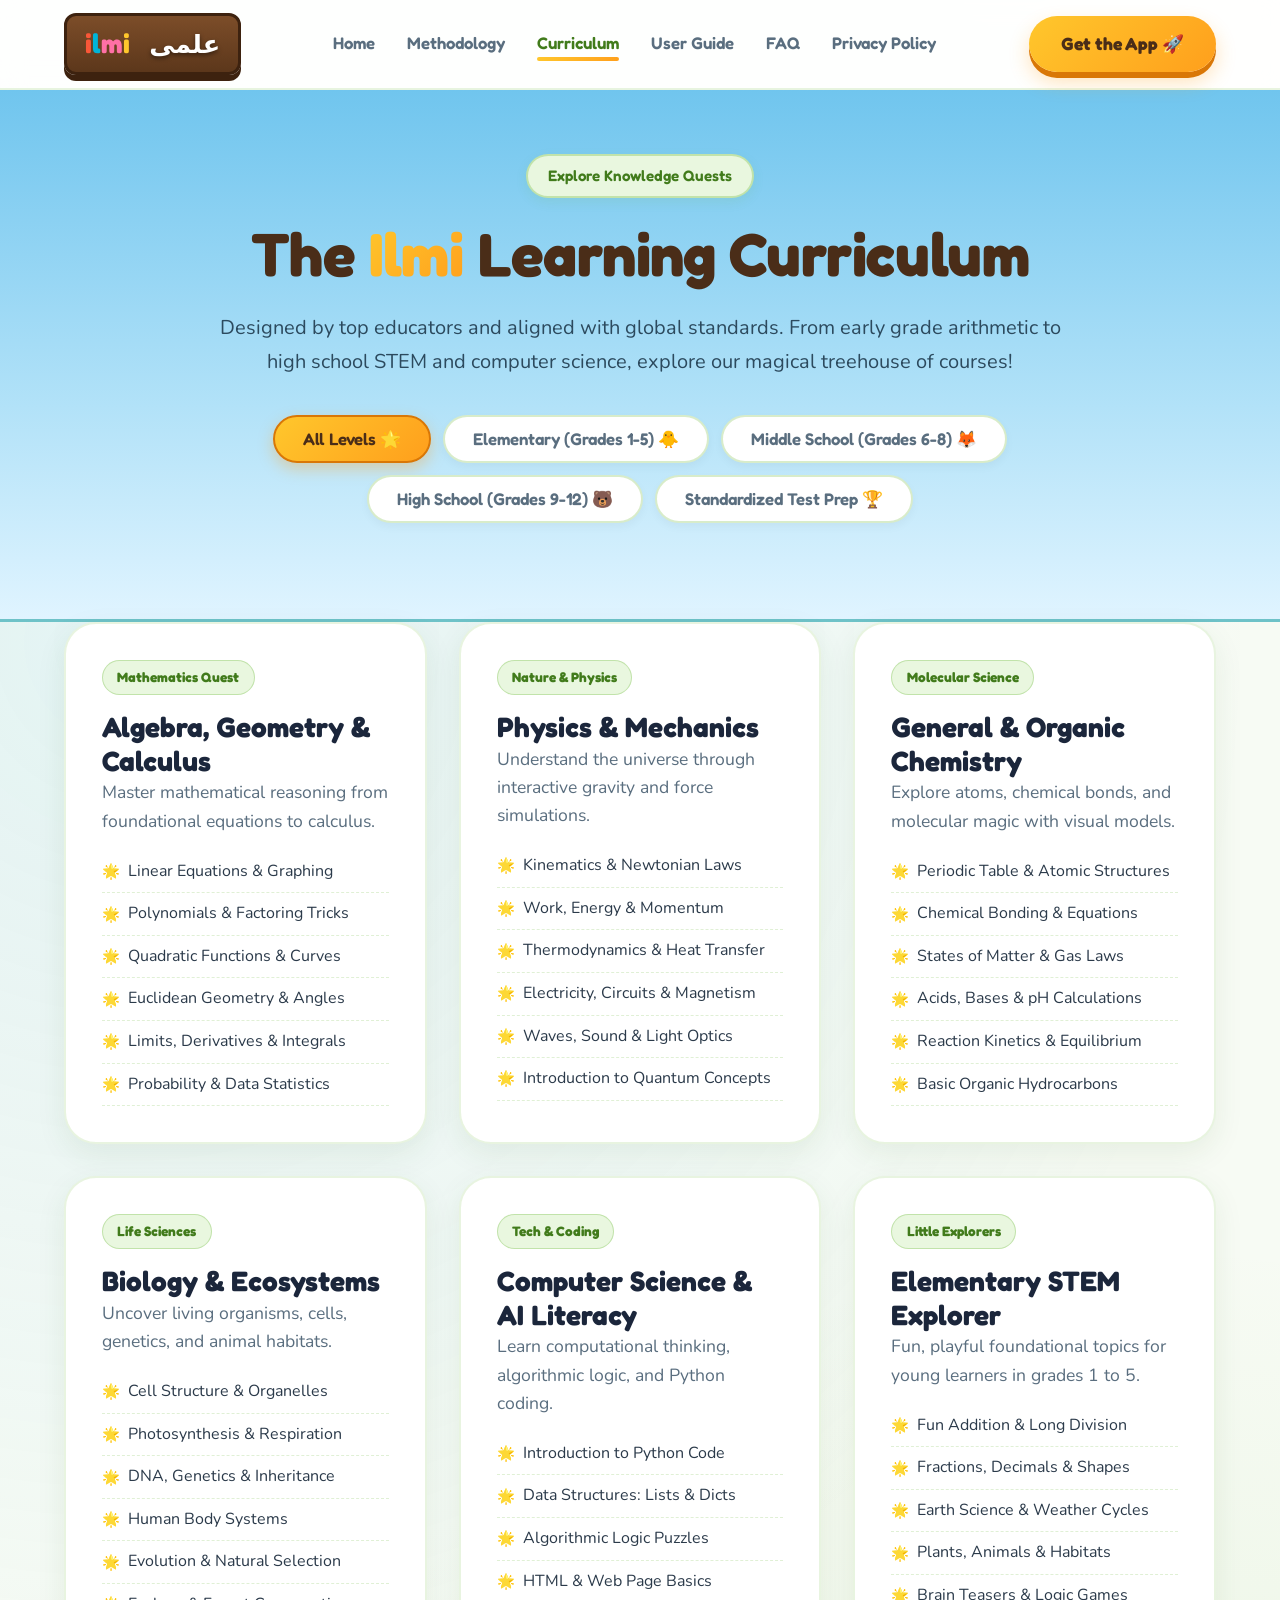
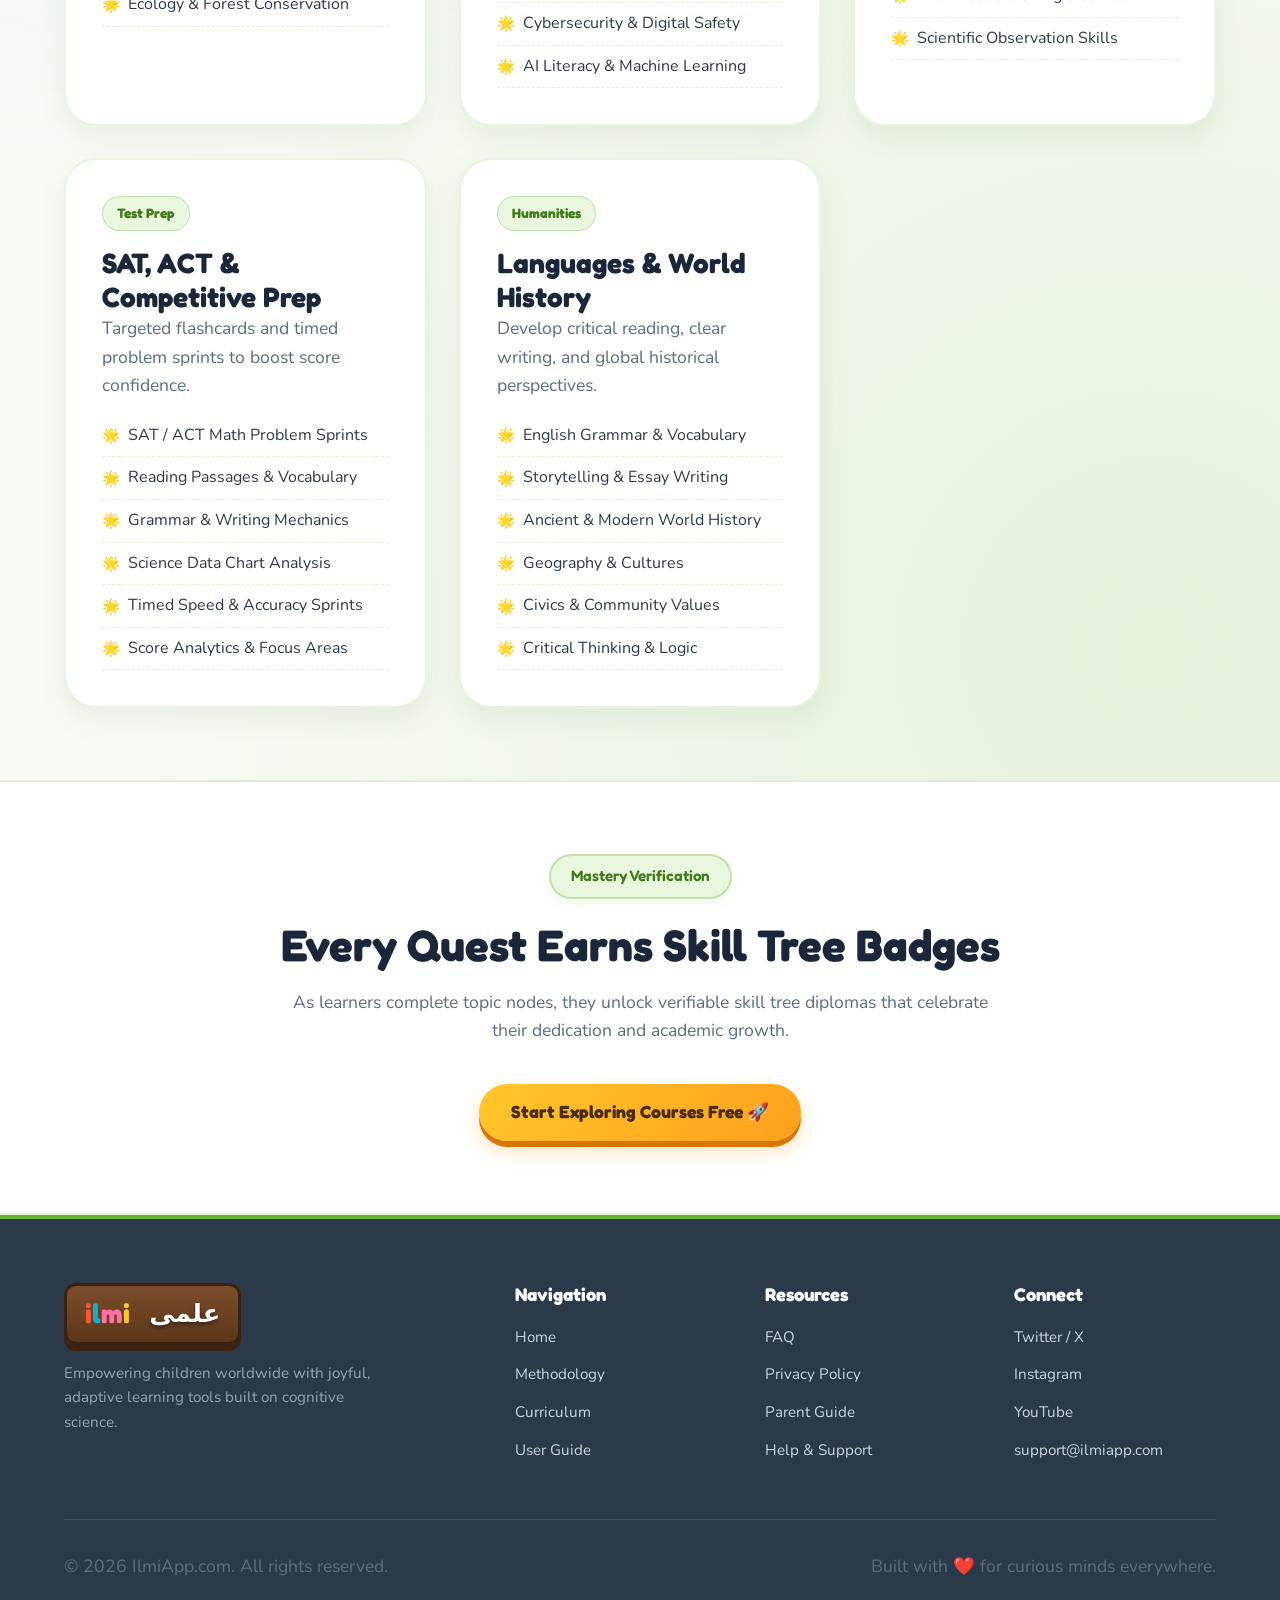
==== curriculum.html @ 889a964c "theme update" ====
<!DOCTYPE html>
<html lang="en">
<head>
  <meta charset="UTF-8">
  <meta name="viewport" content="width=device-width, initial-scale=1.0">
  <meta name="description" content="Explore Ilmi's comprehensive curriculum covering K-12 Mathematics, STEM Sciences, Computer Science, and Standardized Exam Preparation.">
  <title>Course Curriculum | Ilmi</title>
  
  <link rel="stylesheet" href="css/styles.css">
  <link rel="icon" type="image/svg+xml" href="data:image/svg+xml,<svg xmlns='http://www.w3.org/2000/svg' viewBox='0 0 100 100'><text y='.9em' font-size='90'>🌳</text></svg>">
</head>
<body>

  <!-- NAVIGATION HEADER -->
  <header class="header">
    <div class="container nav-container">
      <a href="index.html" class="logo-wood" aria-label="Ilmi Home">
        <div class="logo-text-english">
          <span class="logo-i1">i</span><span class="logo-l">l</span><span class="logo-m">m</span><span class="logo-i2">i</span>
        </div>
        <div class="logo-text-urdu">علمی</div>
      </a>

      <nav>
        <ul class="nav-links" id="navLinks">
          <li><a href="index.html">Home</a></li>
          <li><a href="methodology.html">Methodology</a></li>
          <li><a href="curriculum.html" class="active">Curriculum</a></li>
          <li><a href="user-guide.html">User Guide</a></li>
          <li><a href="faq.html">FAQ</a></li>
          <li><a href="privacy-policy.html">Privacy Policy</a></li>
        </ul>
      </nav>

      <div class="nav-actions">
        <a href="index.html#download" class="btn btn-primary">Get the App 🚀</a>
        <button class="mobile-toggle" id="mobileToggle" aria-label="Toggle Navigation">☰</button>
      </div>
    </div>
  </header>

  <!-- HERO SECTION -->
  <section class="hero-section">
    <div class="container">
      <div class="hero-content">
        <div class="badge">Explore Knowledge Quests</div>
        <h1 class="hero-title">The <span class="text-gradient">Ilmi</span> Learning Curriculum</h1>
        <p class="hero-subtitle">
          Designed by top educators and aligned with global standards. From early grade arithmetic to high school STEM and computer science, explore our magical treehouse of courses!
        </p>

        <!-- FILTER TABS -->
        <div class="filter-tabs">
          <button class="tab-btn active" data-filter="all">All Levels 🌟</button>
          <button class="tab-btn" data-filter="elementary">Elementary (Grades 1-5) 🐥</button>
          <button class="tab-btn" data-filter="middle">Middle School (Grades 6-8) 🦊</button>
          <button class="tab-btn" data-filter="high">High School (Grades 9-12) 🐻</button>
          <button class="tab-btn" data-filter="prep">Standardized Test Prep 🏆</button>
        </div>
      </div>
    </div>
  </section>

  <!-- CURRICULUM GRID SECTION -->
  <section class="section-padding" style="padding-top: 0;">
    <div class="container">
      <div class="grid-3" id="curriculumGrid">

        <!-- 1. MATHEMATICS -->
        <div class="glass-card curriculum-card" data-category="middle high">
          <div class="subject-badge">Mathematics Quest</div>
          <h3>Algebra, Geometry & Calculus</h3>
          <p>Master mathematical reasoning from foundational equations to calculus.</p>
          <ul class="topic-list">
            <li>Linear Equations & Graphing</li>
            <li>Polynomials & Factoring Tricks</li>
            <li>Quadratic Functions & Curves</li>
            <li>Euclidean Geometry & Angles</li>
            <li>Limits, Derivatives & Integrals</li>
            <li>Probability & Data Statistics</li>
          </ul>
        </div>

        <!-- 2. PHYSICS -->
        <div class="glass-card curriculum-card" data-category="high prep">
          <div class="subject-badge">Nature & Physics</div>
          <h3>Physics & Mechanics</h3>
          <p>Understand the universe through interactive gravity and force simulations.</p>
          <ul class="topic-list">
            <li>Kinematics & Newtonian Laws</li>
            <li>Work, Energy & Momentum</li>
            <li>Thermodynamics & Heat Transfer</li>
            <li>Electricity, Circuits & Magnetism</li>
            <li>Waves, Sound & Light Optics</li>
            <li>Introduction to Quantum Concepts</li>
          </ul>
        </div>

        <!-- 3. CHEMISTRY -->
        <div class="glass-card curriculum-card" data-category="middle high">
          <div class="subject-badge">Molecular Science</div>
          <h3>General & Organic Chemistry</h3>
          <p>Explore atoms, chemical bonds, and molecular magic with visual models.</p>
          <ul class="topic-list">
            <li>Periodic Table & Atomic Structures</li>
            <li>Chemical Bonding & Equations</li>
            <li>States of Matter & Gas Laws</li>
            <li>Acids, Bases & pH Calculations</li>
            <li>Reaction Kinetics & Equilibrium</li>
            <li>Basic Organic Hydrocarbons</li>
          </ul>
        </div>

        <!-- 4. BIOLOGY -->
        <div class="glass-card curriculum-card" data-category="elementary middle high">
          <div class="subject-badge">Life Sciences</div>
          <h3>Biology & Ecosystems</h3>
          <p>Uncover living organisms, cells, genetics, and animal habitats.</p>
          <ul class="topic-list">
            <li>Cell Structure & Organelles</li>
            <li>Photosynthesis & Respiration</li>
            <li>DNA, Genetics & Inheritance</li>
            <li>Human Body Systems</li>
            <li>Evolution & Natural Selection</li>
            <li>Ecology & Forest Conservation</li>
          </ul>
        </div>

        <!-- 5. COMPUTER SCIENCE & AI -->
        <div class="glass-card curriculum-card" data-category="middle high prep">
          <div class="subject-badge">Tech & Coding</div>
          <h3>Computer Science & AI Literacy</h3>
          <p>Learn computational thinking, algorithmic logic, and Python coding.</p>
          <ul class="topic-list">
            <li>Introduction to Python Code</li>
            <li>Data Structures: Lists & Dicts</li>
            <li>Algorithmic Logic Puzzles</li>
            <li>HTML & Web Page Basics</li>
            <li>Cybersecurity & Digital Safety</li>
            <li>AI Literacy & Machine Learning</li>
          </ul>
        </div>

        <!-- 6. ELEMENTARY STEM FOUNDATIONS -->
        <div class="glass-card curriculum-card" data-category="elementary">
          <div class="subject-badge">Little Explorers</div>
          <h3>Elementary STEM Explorer</h3>
          <p>Fun, playful foundational topics for young learners in grades 1 to 5.</p>
          <ul class="topic-list">
            <li>Fun Addition & Long Division</li>
            <li>Fractions, Decimals & Shapes</li>
            <li>Earth Science & Weather Cycles</li>
            <li>Plants, Animals & Habitats</li>
            <li>Brain Teasers & Logic Games</li>
            <li>Scientific Observation Skills</li>
          </ul>
        </div>

        <!-- 7. STANDARDIZED EXAM PREP -->
        <div class="glass-card curriculum-card" data-category="prep high">
          <div class="subject-badge">Test Prep</div>
          <h3>SAT, ACT & Competitive Prep</h3>
          <p>Targeted flashcards and timed problem sprints to boost score confidence.</p>
          <ul class="topic-list">
            <li>SAT / ACT Math Problem Sprints</li>
            <li>Reading Passages & Vocabulary</li>
            <li>Grammar & Writing Mechanics</li>
            <li>Science Data Chart Analysis</li>
            <li>Timed Speed & Accuracy Sprints</li>
            <li>Score Analytics & Focus Areas</li>
          </ul>
        </div>

        <!-- 8. LANGUAGES & HUMANITIES -->
        <div class="glass-card curriculum-card" data-category="elementary middle high">
          <div class="subject-badge">Humanities</div>
          <h3>Languages & World History</h3>
          <p>Develop critical reading, clear writing, and global historical perspectives.</p>
          <ul class="topic-list">
            <li>English Grammar & Vocabulary</li>
            <li>Storytelling & Essay Writing</li>
            <li>Ancient & Modern World History</li>
            <li>Geography & Cultures</li>
            <li>Civics & Community Values</li>
            <li>Critical Thinking & Logic</li>
          </ul>
        </div>

      </div>
    </div>
  </section>

  <!-- LEARNING OUTCOMES BANNER -->
  <section class="section-padding" style="background: #ffffff; border-top: 2px solid rgba(101, 179, 46, 0.2); border-bottom: 2px solid rgba(101, 179, 46, 0.2);">
    <div class="container" style="text-align: center;">
      <div class="badge">Mastery Verification</div>
      <h2>Every Quest Earns Skill Tree Badges</h2>
      <p style="max-width: 700px; margin: 1rem auto 2.5rem auto;">
        As learners complete topic nodes, they unlock verifiable skill tree diplomas that celebrate their dedication and academic growth.
      </p>
      <a href="index.html#download" class="btn btn-primary">Start Exploring Courses Free 🚀</a>
    </div>
  </section>

  <!-- FOOTER -->
  <footer class="footer">
    <div class="container">
      <div class="footer-grid">
        <div class="footer-brand">
          <a href="index.html" class="logo-wood">
            <div class="logo-text-english">
              <span class="logo-i1">i</span><span class="logo-l">l</span><span class="logo-m">m</span><span class="logo-i2">i</span>
            </div>
            <div class="logo-text-urdu">علمی</div>
          </a>
          <p>Empowering children worldwide with joyful, adaptive learning tools built on cognitive science.</p>
        </div>

        <div class="footer-col">
          <h4>Navigation</h4>
          <ul>
            <li><a href="index.html">Home</a></li>
            <li><a href="methodology.html">Methodology</a></li>
            <li><a href="curriculum.html">Curriculum</a></li>
            <li><a href="user-guide.html">User Guide</a></li>
          </ul>
        </div>

        <div class="footer-col">
          <h4>Resources</h4>
          <ul>
            <li><a href="faq.html">FAQ</a></li>
            <li><a href="privacy-policy.html">Privacy Policy</a></li>
            <li><a href="user-guide.html#parent-guide">Parent Guide</a></li>
            <li><a href="user-guide.html#troubleshooting">Help & Support</a></li>
          </ul>
        </div>

        <div class="footer-col">
          <h4>Connect</h4>
          <ul>
            <li><a href="#">Twitter / X</a></li>
            <li><a href="#">Instagram</a></li>
            <li><a href="#">YouTube</a></li>
            <li><a href="mailto:support@ilmiapp.com">support@ilmiapp.com</a></li>
          </ul>
        </div>
      </div>

      <div class="footer-bottom">
        <p>&copy; 2026 IlmiApp.com. All rights reserved.</p>
        <p>Built with ❤️ for curious minds everywhere.</p>
      </div>
    </div>
  </footer>

  <script src="js/main.js"></script>
</body>
</html>
---- css/styles.css ----
/* ==========================================================================
   ILMIAPP.COM - VIBRANT NATURE & KIDS ADVENTURE DESIGN SYSTEM
   Inspired directly by the official Ilmi App Splash Screen
   ========================================================================== */

@import url('https://fonts.googleapis.com/css2?family=Fredoka:wght@400;500;600;700&family=Nunito:wght@400;600;700;800&family=Plus+Jakarta+Sans:wght@400;500;600;700&display=swap');

:root {
  /* Splash Screen Color Palette */
  --sky-blue: #6ec1e4;
  --sky-blue-light: #e0f4ff;
  --sky-blue-deep: #2a9d8f;

  --meadow-green: #65b32e;
  --meadow-green-light: #e9f7df;
  --meadow-green-dark: #417b1b;

  --sun-yellow: #ffc72c;
  --sun-yellow-light: #fff5cc;

  --fox-orange: #f95738;
  --lotus-pink: #ff70a6;
  --book-purple: #9d4edd;
  --pond-cyan: #00b4d8;

  --wood-brown: #6b4226;
  --wood-brown-dark: #4a2d18;
  --wood-brown-light: #8b5a2b;

  /* Surfaces & Backgrounds */
  --bg-page: #f7fbf4;
  --bg-surface: #ffffff;
  --bg-surface-glass: rgba(255, 255, 255, 0.9);
  --bg-card: #ffffff;
  
  --border-color: rgba(101, 179, 46, 0.2);
  --border-color-strong: rgba(101, 179, 46, 0.4);

  /* Gradients */
  --grad-sky: linear-gradient(180deg, #70c5ee 0%, #b2e2f8 60%, #e0f4ff 100%);
  --grad-sun: linear-gradient(135deg, #ffc72c 0%, #ff9f1c 100%);
  --grad-meadow: linear-gradient(135deg, #65b32e 0%, #479624 100%);
  --grad-wood: linear-gradient(180deg, #7c4d29 0%, #5c371b 100%);
  --grad-rainbow: linear-gradient(90deg, #ff6b6b, #fca311, #ffd166, #06d6a0, #118ab2, #9d4edd);

  /* Text Colors */
  --text-main: #2b3a4a;
  --text-muted: #5a6e7f;
  --text-dark: #1b263b;

  /* Fonts */
  --font-display: 'Fredoka', 'Nunito', cursive, sans-serif;
  --font-body: 'Nunito', 'Plus Jakarta Sans', sans-serif;

  /* Radii & Shadows */
  --radius-sm: 12px;
  --radius-md: 20px;
  --radius-lg: 32px;
  --radius-full: 9999px;

  --shadow-soft: 0 10px 30px rgba(42, 85, 20, 0.08);
  --shadow-hover: 0 18px 40px rgba(42, 85, 20, 0.15);
  --shadow-wood: 0 6px 0px #3d220f;

  --container-max: 1200px;
  --nav-height: 90px;
}

/* Reset & Core Styles */
*, *::before, *::after {
  box-sizing: border-box;
  margin: 0;
  padding: 0;
}

html {
  scroll-behavior: smooth;
  font-size: 16px;
  background-color: var(--bg-page);
  color: var(--text-main);
  font-family: var(--font-body);
  line-height: 1.6;
}

body {
  min-height: 100vh;
  display: flex;
  flex-direction: column;
  overflow-x: hidden;
  position: relative;
  background: var(--bg-page);
  background-image: 
    radial-gradient(circle at 10% 20%, rgba(112, 197, 238, 0.15) 0%, transparent 40%),
    radial-gradient(circle at 90% 70%, rgba(101, 179, 46, 0.12) 0%, transparent 40%);
}

/* Typography */
h1, h2, h3, h4, h5, h6 {
  font-family: var(--font-display);
  font-weight: 700;
  line-height: 1.2;
  color: var(--text-dark);
}

h1 { font-size: clamp(2.5rem, 5vw, 3.8rem); letter-spacing: -0.01em; }
h2 { font-size: clamp(2rem, 3.5vw, 2.75rem); }
h3 { font-size: clamp(1.35rem, 2.2vw, 1.75rem); }
h4 { font-size: 1.25rem; }

p { color: var(--text-muted); font-size: 1.1rem; }

a {
  color: inherit;
  text-decoration: none;
  transition: all 0.25s cubic-bezier(0.34, 1.56, 0.64, 1);
}

.text-gradient {
  background: var(--grad-sun);
  -webkit-background-clip: text;
  -webkit-text-fill-color: transparent;
  display: inline-block;
}

.text-meadow {
  color: var(--meadow-green);
}

/* Layout Utilities */
.container {
  width: 100%;
  max-width: var(--container-max);
  margin: 0 auto;
  padding: 0 1.5rem;
}

.section-padding {
  padding: 4.5rem 0;
}

.section-header {
  text-align: center;
  max-width: 750px;
  margin: 0 auto 3.5rem auto;
}

.section-header p {
  margin-top: 0.75rem;
  font-size: 1.15rem;
}

.badge {
  display: inline-flex;
  align-items: center;
  gap: 0.5rem;
  padding: 0.5rem 1.25rem;
  border-radius: var(--radius-full);
  font-family: var(--font-display);
  font-size: 0.95rem;
  font-weight: 600;
  background: var(--meadow-green-light);
  border: 2px solid rgba(101, 179, 46, 0.3);
  color: var(--meadow-green-dark);
  margin-bottom: 1.25rem;
  box-shadow: 0 4px 12px rgba(101, 179, 46, 0.1);
}

.grid-3 {
  display: grid;
  grid-template-columns: repeat(auto-fit, minmax(320px, 1fr));
  gap: 2rem;
}

.grid-2 {
  display: grid;
  grid-template-columns: repeat(auto-fit, minmax(400px, 1fr));
  gap: 2.5rem;
  align-items: center;
}

/* Soft Whimsical Card */
.glass-card {
  background: var(--bg-card);
  border: 2px solid rgba(101, 179, 46, 0.15);
  border-radius: var(--radius-lg);
  padding: 2.25rem;
  box-shadow: var(--shadow-soft);
  transition: transform 0.3s cubic-bezier(0.34, 1.56, 0.64, 1), box-shadow 0.3s ease, border-color 0.3s ease;
  position: relative;
  overflow: hidden;
}

.glass-card:hover {
  transform: translateY(-8px) scale(1.01);
  border-color: var(--meadow-green);
  box-shadow: var(--shadow-hover);
}

/* Buttons */
.btn {
  display: inline-flex;
  align-items: center;
  justify-content: center;
  gap: 0.6rem;
  padding: 0.9rem 2rem;
  border-radius: var(--radius-full);
  font-family: var(--font-display);
  font-weight: 700;
  font-size: 1.1rem;
  cursor: pointer;
  border: none;
  transition: all 0.25s cubic-bezier(0.34, 1.56, 0.64, 1);
}

.btn-primary {
  background: var(--grad-sun);
  color: var(--wood-brown-dark);
  box-shadow: 0 6px 0px #d97706, 0 10px 20px rgba(255, 159, 28, 0.3);
}

.btn-primary:hover {
  transform: translateY(-3px);
  box-shadow: 0 9px 0px #d97706, 0 15px 25px rgba(255, 159, 28, 0.4);
}

.btn-secondary {
  background: var(--grad-meadow);
  color: #ffffff;
  box-shadow: 0 6px 0px #2e6912, 0 10px 20px rgba(101, 179, 46, 0.3);
}

.btn-secondary:hover {
  transform: translateY(-3px);
  box-shadow: 0 9px 0px #2e6912, 0 15px 25px rgba(101, 179, 46, 0.4);
}

/* ==========================================================================
   NAVIGATION BAR & WOODEN LOGO BADGE
   ========================================================================== */
.header {
  position: sticky;
  top: 0;
  left: 0;
  right: 0;
  height: var(--nav-height);
  z-index: 1000;
  background: var(--bg-surface-glass);
  backdrop-filter: blur(12px);
  -webkit-backdrop-filter: blur(12px);
  border-bottom: 2px solid rgba(101, 179, 46, 0.15);
}

.nav-container {
  height: 100%;
  display: flex;
  align-items: center;
  justify-content: space-between;
}

/* WOODEN SIGN LOGO BADGE (Matching Splash Screen) */
.logo-wood {
  display: inline-flex;
  align-items: center;
  gap: 0.75rem;
  background: var(--grad-wood);
  border: 3px solid #3d220f;
  border-radius: var(--radius-sm);
  padding: 0.4rem 1.1rem;
  box-shadow: var(--shadow-wood);
  font-family: var(--font-display);
  cursor: pointer;
  transition: transform 0.25s cubic-bezier(0.34, 1.56, 0.64, 1);
}

.logo-wood:hover {
  transform: scale(1.05) rotate(-1deg);
}

.logo-text-english {
  display: flex;
  font-size: 1.7rem;
  font-weight: 700;
  letter-spacing: 0.02em;
}

.logo-i1 { color: #f95738; }  /* Fox Orange */
.logo-l  { color: #00b4d8; }  /* Sky Blue */
.logo-m  { color: #ff70a6; }  /* Lotus Pink */
.logo-i2 { color: #ffc72c; }  /* Sun Yellow */

.logo-text-urdu {
  font-size: 1.6rem;
  font-weight: 700;
  color: #ffffff;
  margin-left: 0.4rem;
  text-shadow: 0 2px 4px rgba(0,0,0,0.5);
  font-family: system-ui, -apple-system, sans-serif;
}

.nav-links {
  display: flex;
  align-items: center;
  gap: 2rem;
  list-style: none;
}

.nav-links a {
  font-family: var(--font-display);
  font-weight: 600;
  font-size: 1.05rem;
  color: var(--text-muted);
  position: relative;
  padding: 0.5rem 0;
}

.nav-links a:hover,
.nav-links a.active {
  color: var(--meadow-green-dark);
}

.nav-links a.active::after {
  content: '';
  position: absolute;
  bottom: 0;
  left: 0;
  width: 100%;
  height: 4px;
  background: var(--grad-sun);
  border-radius: 4px;
}

.mobile-toggle {
  display: none;
  background: var(--grad-sun);
  border: 2px solid #d97706;
  border-radius: var(--radius-sm);
  color: var(--wood-brown-dark);
  font-size: 1.4rem;
  cursor: pointer;
  padding: 0.4rem 0.8rem;
  box-shadow: 0 3px 0 #b45309;
}

/* ==========================================================================
   HERO SECTION
   ========================================================================== */
.hero-section {
  padding: 4rem 0 3rem 0;
  background: var(--grad-sky);
  border-bottom: 3px solid rgba(101, 179, 46, 0.2);
  position: relative;
  overflow: hidden;
}

.hero-content {
  text-align: center;
  max-width: 850px;
  margin: 0 auto 3rem auto;
}

.hero-title {
  margin-bottom: 1.25rem;
  color: var(--wood-brown-dark);
}

.hero-subtitle {
  font-size: 1.25rem;
  line-height: 1.7;
  color: #2c4a5e;
  margin-bottom: 2.25rem;
}

.hero-cta {
  display: flex;
  align-items: center;
  justify-content: center;
  gap: 1.25rem;
  flex-wrap: wrap;
}

.hero-image-wrapper {
  position: relative;
  max-width: 950px;
  margin: 0 auto;
  text-align: center;
}

.hero-image {
  width: 100%;
  height: auto;
  border-radius: var(--radius-lg);
  border: 4px solid #ffffff;
  box-shadow: 0 20px 50px rgba(42, 85, 20, 0.18);
  transition: transform 0.4s cubic-bezier(0.34, 1.56, 0.64, 1);
}

.hero-image:hover {
  transform: scale(1.01);
}

/* Stats Counter Grid */
.stats-banner {
  display: grid;
  grid-template-columns: repeat(auto-fit, minmax(200px, 1fr));
  gap: 1.5rem;
  background: #ffffff;
  border: 2px solid rgba(101, 179, 46, 0.25);
  border-radius: var(--radius-md);
  padding: 2rem;
  margin-top: 3.5rem;
  text-align: center;
  box-shadow: var(--shadow-soft);
}

.stat-item h3 {
  font-size: 2.5rem;
  color: var(--fox-orange);
  margin-bottom: 0.25rem;
}

.stat-item p {
  font-size: 0.95rem;
  font-weight: 700;
  color: var(--meadow-green-dark);
  text-transform: uppercase;
  letter-spacing: 0.05em;
}

/* ==========================================================================
   FEATURE CARDS
   ========================================================================== */
.feature-icon {
  width: 64px;
  height: 64px;
  border-radius: var(--radius-md);
  background: var(--meadow-green-light);
  border: 2px solid rgba(101, 179, 46, 0.3);
  display: flex;
  align-items: center;
  justify-content: center;
  color: var(--meadow-green-dark);
  font-size: 1.75rem;
  margin-bottom: 1.25rem;
  box-shadow: 0 6px 12px rgba(101, 179, 46, 0.15);
}

/* ==========================================================================
   METHODOLOGY TIMELINE STYLES
   ========================================================================== */
.methodology-timeline {
  display: flex;
  flex-direction: column;
  gap: 2rem;
  margin-top: 2.5rem;
}

.timeline-step {
  display: grid;
  grid-template-columns: 80px 1fr;
  gap: 2rem;
  align-items: flex-start;
}

.step-number {
  width: 70px;
  height: 70px;
  border-radius: 50%;
  background: var(--grad-sun);
  border: 3px solid #d97706;
  display: flex;
  align-items: center;
  justify-content: center;
  font-family: var(--font-display);
  font-size: 1.8rem;
  font-weight: 800;
  color: var(--wood-brown-dark);
  box-shadow: 0 6px 15px rgba(255, 159, 28, 0.3);
}

.step-content {
  background: #ffffff;
  border: 2px solid rgba(101, 179, 46, 0.2);
  border-radius: var(--radius-md);
  padding: 2rem;
  box-shadow: var(--shadow-soft);
}

/* ==========================================================================
   CURRICULUM STYLES
   ========================================================================== */
.filter-tabs {
  display: flex;
  justify-content: center;
  gap: 0.75rem;
  flex-wrap: wrap;
  margin-bottom: 3rem;
}

.tab-btn {
  padding: 0.75rem 1.75rem;
  border-radius: var(--radius-full);
  background: #ffffff;
  border: 2px solid rgba(101, 179, 46, 0.25);
  color: var(--text-muted);
  font-family: var(--font-display);
  font-size: 1.05rem;
  font-weight: 600;
  cursor: pointer;
  transition: all 0.25s ease;
  box-shadow: 0 4px 10px rgba(0,0,0,0.04);
}

.tab-btn:hover,
.tab-btn.active {
  background: var(--grad-sun);
  color: var(--wood-brown-dark);
  border-color: #d97706;
  box-shadow: 0 6px 15px rgba(255, 159, 28, 0.35);
}

.subject-badge {
  display: inline-block;
  padding: 0.35rem 0.9rem;
  border-radius: var(--radius-full);
  font-family: var(--font-display);
  font-size: 0.85rem;
  font-weight: 700;
  background: var(--meadow-green-light);
  color: var(--meadow-green-dark);
  border: 1px solid rgba(101, 179, 46, 0.3);
  margin-bottom: 1rem;
}

.topic-list {
  list-style: none;
  margin-top: 1rem;
}

.topic-list li {
  padding: 0.5rem 0;
  border-bottom: 1px dashed rgba(101, 179, 46, 0.2);
  display: flex;
  align-items: center;
  gap: 0.5rem;
  font-size: 1rem;
  color: var(--text-main);
}

.topic-list li::before {
  content: '🌟';
  font-size: 0.9rem;
}

/* ==========================================================================
   USER GUIDE STYLES
   ========================================================================== */
.guide-layout {
  display: grid;
  grid-template-columns: 280px 1fr;
  gap: 3rem;
}

.guide-sidebar {
  position: sticky;
  top: 110px;
  background: #ffffff;
  border: 2px solid rgba(101, 179, 46, 0.2);
  border-radius: var(--radius-md);
  padding: 1.5rem;
  height: fit-content;
  box-shadow: var(--shadow-soft);
}

.guide-nav {
  list-style: none;
  display: flex;
  flex-direction: column;
  gap: 0.5rem;
}

.guide-nav a {
  display: block;
  padding: 0.75rem 1rem;
  border-radius: var(--radius-sm);
  color: var(--text-muted);
  font-family: var(--font-display);
  font-weight: 600;
}

.guide-nav a:hover,
.guide-nav a.active {
  background: var(--meadow-green-light);
  color: var(--meadow-green-dark);
  border-left: 4px solid var(--meadow-green);
}

.guide-article {
  background: #ffffff;
  border: 2px solid rgba(101, 179, 46, 0.2);
  border-radius: var(--radius-md);
  padding: 3rem;
  box-shadow: var(--shadow-soft);
}

.tip-box {
  background: var(--sun-yellow-light);
  border: 2px solid rgba(255, 199, 44, 0.5);
  border-radius: var(--radius-sm);
  padding: 1.25rem;
  margin: 1.5rem 0;
  display: flex;
  gap: 1rem;
  align-items: flex-start;
}

.tip-box strong {
  color: #b45309;
}

/* ==========================================================================
   FAQ & SEARCH STYLES
   ========================================================================== */
.search-box-wrapper {
  max-width: 600px;
  margin: 0 auto 3rem auto;
  position: relative;
}

.search-input {
  width: 100%;
  padding: 1.1rem 1.5rem 1.1rem 3.5rem;
  background: #ffffff;
  border: 2px solid rgba(101, 179, 46, 0.3);
  border-radius: var(--radius-full);
  color: var(--text-main);
  font-size: 1.1rem;
  font-family: var(--font-body);
  outline: none;
  box-shadow: var(--shadow-soft);
  transition: all 0.3s ease;
}

.search-input:focus {
  border-color: var(--meadow-green);
  box-shadow: 0 0 20px rgba(101, 179, 46, 0.3);
}

.search-icon {
  position: absolute;
  left: 1.25rem;
  top: 50%;
  transform: translateY(-50%);
  color: var(--meadow-green);
  font-size: 1.35rem;
}

.accordion {
  display: flex;
  flex-direction: column;
  gap: 1.25rem;
}

.accordion-item {
  background: #ffffff;
  border: 2px solid rgba(101, 179, 46, 0.2);
  border-radius: var(--radius-md);
  overflow: hidden;
  box-shadow: var(--shadow-soft);
  transition: border-color 0.3s ease;
}

.accordion-header {
  width: 100%;
  padding: 1.5rem 2rem;
  background: none;
  border: none;
  display: flex;
  align-items: center;
  justify-content: space-between;
  text-align: left;
  color: var(--text-dark);
  font-family: var(--font-display);
  font-size: 1.25rem;
  font-weight: 600;
  cursor: pointer;
}

.accordion-header:hover {
  color: var(--meadow-green-dark);
}

.accordion-icon {
  width: 32px;
  height: 32px;
  border-radius: 50%;
  background: var(--meadow-green-light);
  color: var(--meadow-green-dark);
  display: flex;
  align-items: center;
  justify-content: center;
  font-weight: bold;
  transition: transform 0.3s ease;
}

.accordion-item.active .accordion-icon {
  transform: rotate(180deg);
  background: var(--grad-sun);
  color: var(--wood-brown-dark);
}

.accordion-content {
  max-height: 0;
  overflow: hidden;
  transition: max-height 0.35s ease, padding 0.35s ease;
  padding: 0 2rem;
}

.accordion-item.active .accordion-content {
  padding: 0 2rem 1.5rem 2rem;
}

/* ==========================================================================
   FOOTER
   ========================================================================== */
.footer {
  background: #2b3a4a;
  color: #e2e8f0;
  border-top: 4px solid var(--meadow-green);
  padding: 4rem 0 2rem 0;
  margin-top: auto;
}

.footer-grid {
  display: grid;
  grid-template-columns: 2fr repeat(3, 1fr);
  gap: 3rem;
  margin-bottom: 3.5rem;
}

.footer-brand p {
  margin-top: 1rem;
  max-width: 320px;
  font-size: 0.95rem;
  color: #94a3b8;
}

.footer-col h4 {
  font-size: 1.15rem;
  margin-bottom: 1.25rem;
  color: #ffffff;
}

.footer-col ul {
  list-style: none;
  display: flex;
  flex-direction: column;
  gap: 0.75rem;
}

.footer-col a {
  color: #cbd5e1;
  font-size: 0.95rem;
}

.footer-col a:hover {
  color: var(--sun-yellow);
}

.footer-bottom {
  border-top: 1px solid rgba(255, 255, 255, 0.1);
  padding-top: 2rem;
  display: flex;
  align-items: center;
  justify-content: space-between;
  font-size: 0.9rem;
  color: #94a3b8;
  flex-wrap: wrap;
  gap: 1rem;
}

/* ==========================================================================
   RESPONSIVE MEDIA QUERIES
   ========================================================================== */
@media (max-width: 1024px) {
  .guide-layout { grid-template-columns: 1fr; }
  .footer-grid { grid-template-columns: 1fr 1fr; }
}

@media (max-width: 768px) {
  .nav-links {
    position: fixed;
    top: var(--nav-height);
    left: 0;
    right: 0;
    background: #ffffff;
    border-bottom: 3px solid var(--meadow-green);
    flex-direction: column;
    padding: 2rem;
    gap: 1.5rem;
    transform: translateY(-150%);
    transition: transform 0.35s ease;
    box-shadow: 0 15px 30px rgba(0,0,0,0.15);
  }

  .nav-links.active { transform: translateY(0); }
  .mobile-toggle { display: block; }
  .timeline-step { grid-template-columns: 1fr; }
  .footer-grid { grid-template-columns: 1fr; }
  .section-padding { padding: 3.5rem 0; }
}
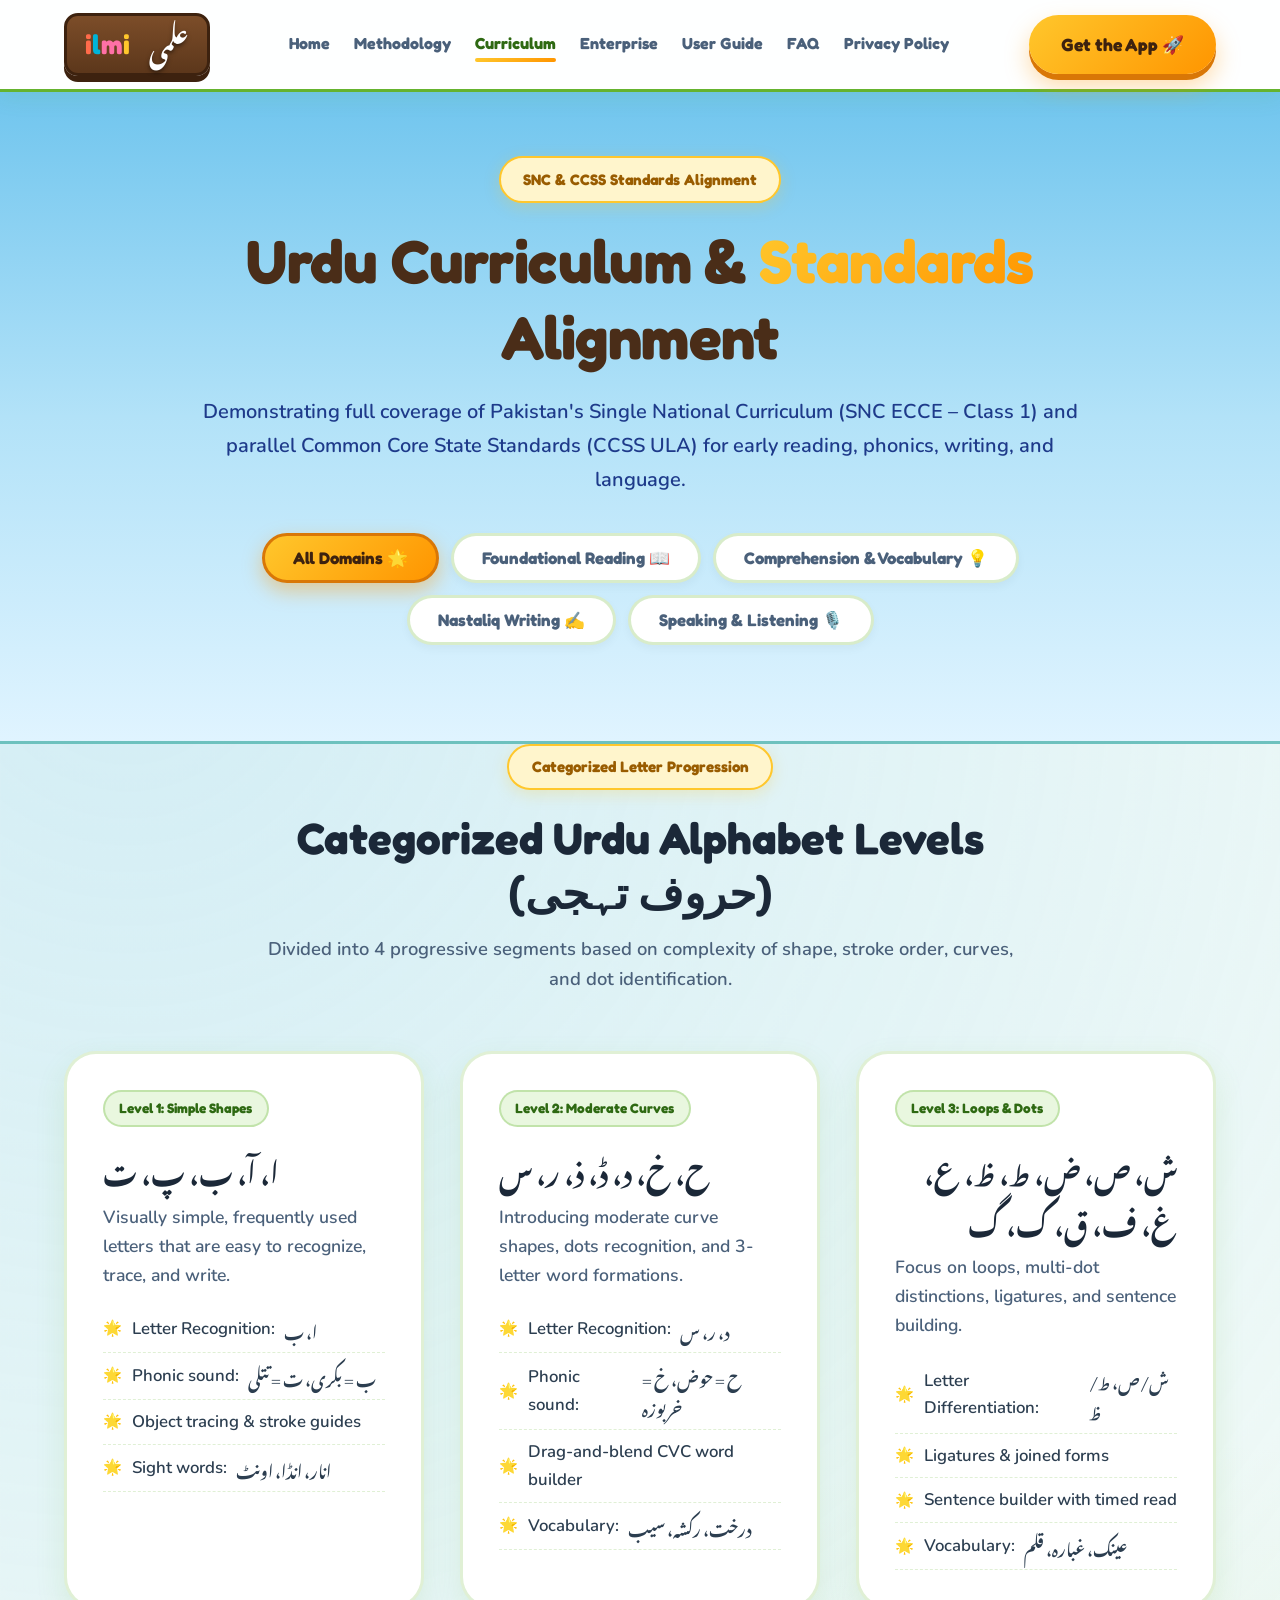
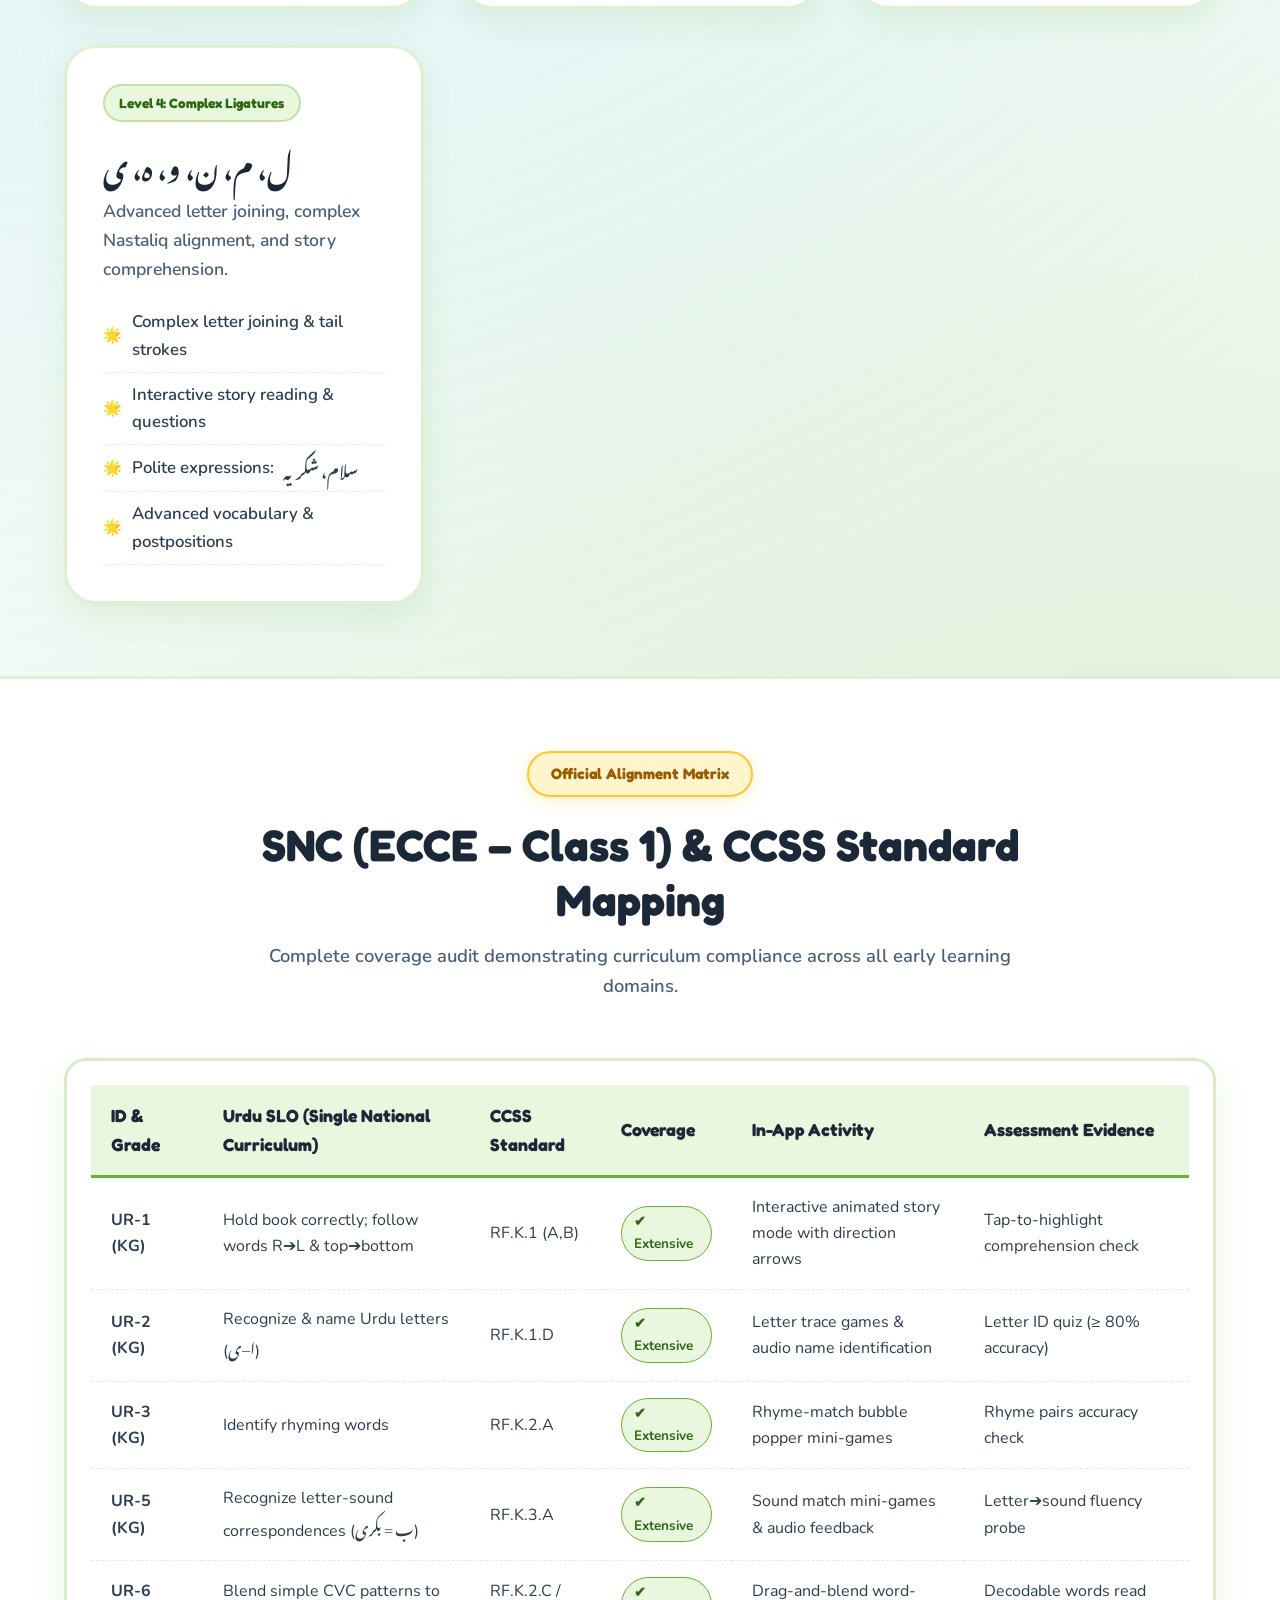
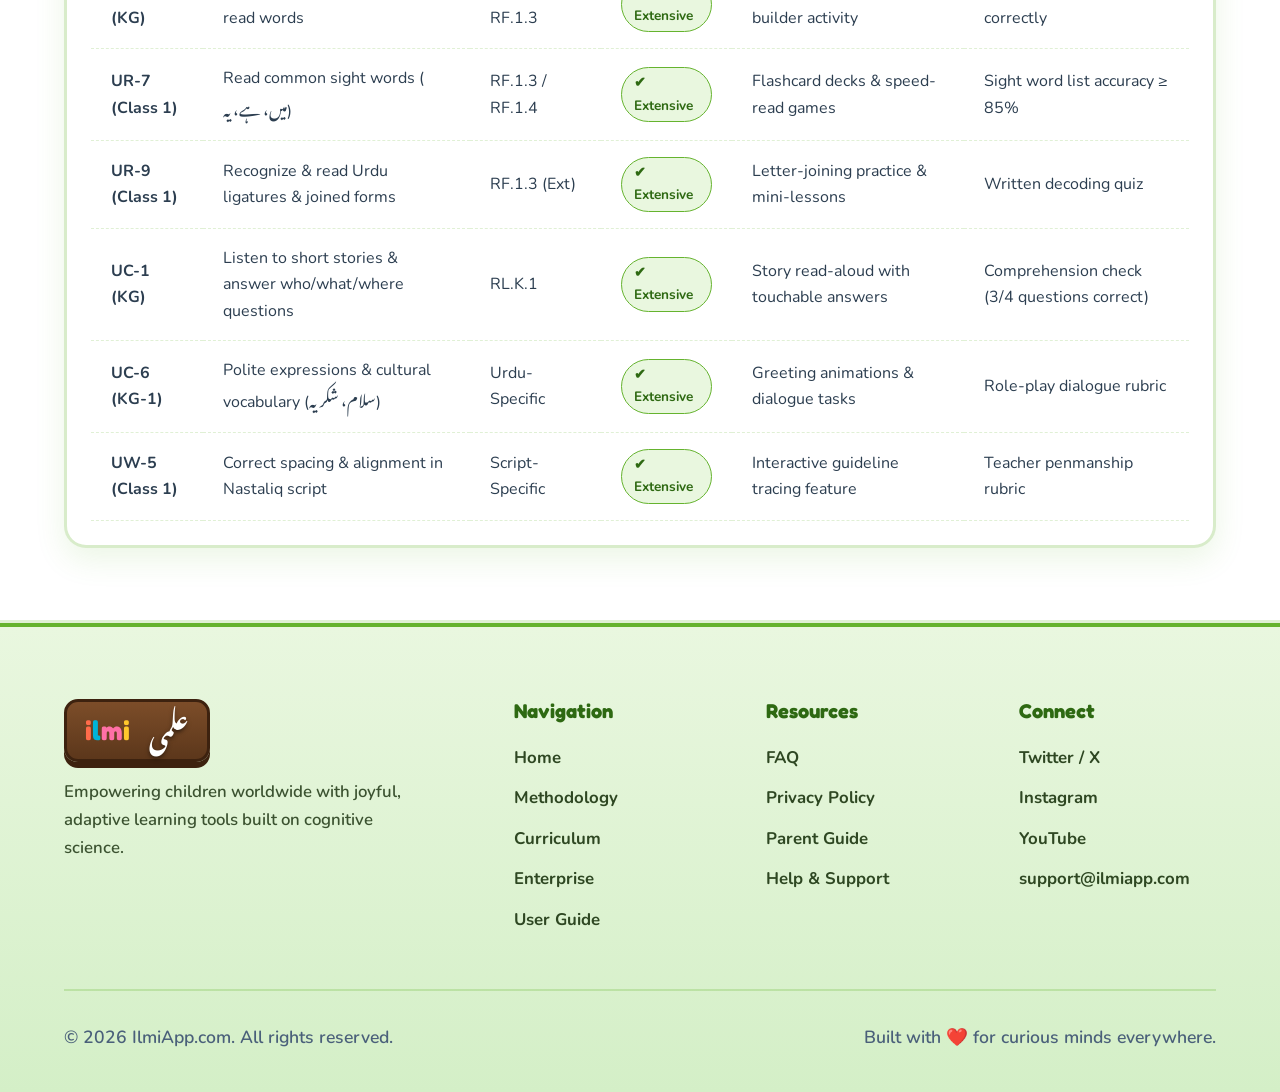
==== commit c662b219: "content update" ====
--- a/curriculum.html
+++ b/curriculum.html
@@ -3,8 +3,8 @@
 <head>
   <meta charset="UTF-8">
   <meta name="viewport" content="width=device-width, initial-scale=1.0">
-  <meta name="description" content="Explore Ilmi's comprehensive curriculum covering K-12 Mathematics, STEM Sciences, Computer Science, and Standardized Exam Preparation.">
-  <title>Course Curriculum | Ilmi</title>
+  <meta name="description" content="ILMI Curriculum & Standards Alignment - Single National Curriculum (SNC ECCE to Class 1) and Common Core State Standards (CCSS ULA) alignment for Urdu foundational reading, phonics, Nastaliq writing, and grammar.">
+  <title>Curriculum & Standards Alignment (SNC & CCSS) | ILMI</title>
   
   <link rel="stylesheet" href="css/styles.css">
   <link rel="icon" type="image/svg+xml" href="data:image/svg+xml,<svg xmlns='http://www.w3.org/2000/svg' viewBox='0 0 100 100'><text y='.9em' font-size='90'>🌳</text></svg>">
@@ -14,7 +14,7 @@
   <!-- NAVIGATION HEADER -->
   <header class="header">
     <div class="container nav-container">
-      <a href="index.html" class="logo-wood" aria-label="Ilmi Home">
+      <a href="index.html" class="logo-wood" aria-label="ILMI Home">
         <div class="logo-text-english">
           <span class="logo-i1">i</span><span class="logo-l">l</span><span class="logo-m">m</span><span class="logo-i2">i</span>
         </div>
@@ -26,6 +26,7 @@
           <li><a href="index.html">Home</a></li>
           <li><a href="methodology.html">Methodology</a></li>
           <li><a href="curriculum.html" class="active">Curriculum</a></li>
+          <li><a href="enterprise.html">Enterprise</a></li>
           <li><a href="user-guide.html">User Guide</a></li>
           <li><a href="faq.html">FAQ</a></li>
           <li><a href="privacy-policy.html">Privacy Policy</a></li>
@@ -43,162 +44,194 @@
   <section class="hero-section">
     <div class="container">
       <div class="hero-content">
-        <div class="badge">Explore Knowledge Quests</div>
-        <h1 class="hero-title">The <span class="text-gradient">Ilmi</span> Learning Curriculum</h1>
+        <div class="badge">SNC & CCSS Standards Alignment</div>
+        <h1 class="hero-title">Urdu Curriculum & <span class="text-gradient">Standards</span> Alignment</h1>
         <p class="hero-subtitle">
-          Designed by top educators and aligned with global standards. From early grade arithmetic to high school STEM and computer science, explore our magical treehouse of courses!
+          Demonstrating full coverage of Pakistan's Single National Curriculum (SNC ECCE – Class 1) and parallel Common Core State Standards (CCSS ULA) for early reading, phonics, writing, and language.
         </p>
 
         <!-- FILTER TABS -->
         <div class="filter-tabs">
-          <button class="tab-btn active" data-filter="all">All Levels 🌟</button>
-          <button class="tab-btn" data-filter="elementary">Elementary (Grades 1-5) 🐥</button>
-          <button class="tab-btn" data-filter="middle">Middle School (Grades 6-8) 🦊</button>
-          <button class="tab-btn" data-filter="high">High School (Grades 9-12) 🐻</button>
-          <button class="tab-btn" data-filter="prep">Standardized Test Prep 🏆</button>
+          <button class="tab-btn active" data-filter="all">All Domains 🌟</button>
+          <button class="tab-btn" data-filter="reading">Foundational Reading 📖</button>
+          <button class="tab-btn" data-filter="comprehension">Comprehension & Vocabulary 💡</button>
+          <button class="tab-btn" data-filter="writing">Nastaliq Writing ✍️</button>
+          <button class="tab-btn" data-filter="speaking">Speaking & Listening 🎙️</button>
         </div>
       </div>
     </div>
   </section>
 
-  <!-- CURRICULUM GRID SECTION -->
+  <!-- URDU ALPHABET PROGRESSION LEVELS (Doc 3) -->
   <section class="section-padding" style="padding-top: 0;">
     <div class="container">
-      <div class="grid-3" id="curriculumGrid">
-
-        <!-- 1. MATHEMATICS -->
-        <div class="glass-card curriculum-card" data-category="middle high">
-          <div class="subject-badge">Mathematics Quest</div>
-          <h3>Algebra, Geometry & Calculus</h3>
-          <p>Master mathematical reasoning from foundational equations to calculus.</p>
-          <ul class="topic-list">
-            <li>Linear Equations & Graphing</li>
-            <li>Polynomials & Factoring Tricks</li>
-            <li>Quadratic Functions & Curves</li>
-            <li>Euclidean Geometry & Angles</li>
-            <li>Limits, Derivatives & Integrals</li>
-            <li>Probability & Data Statistics</li>
-          </ul>
-        </div>
-
-        <!-- 2. PHYSICS -->
-        <div class="glass-card curriculum-card" data-category="high prep">
-          <div class="subject-badge">Nature & Physics</div>
-          <h3>Physics & Mechanics</h3>
-          <p>Understand the universe through interactive gravity and force simulations.</p>
-          <ul class="topic-list">
-            <li>Kinematics & Newtonian Laws</li>
-            <li>Work, Energy & Momentum</li>
-            <li>Thermodynamics & Heat Transfer</li>
-            <li>Electricity, Circuits & Magnetism</li>
-            <li>Waves, Sound & Light Optics</li>
-            <li>Introduction to Quantum Concepts</li>
-          </ul>
-        </div>
-
-        <!-- 3. CHEMISTRY -->
-        <div class="glass-card curriculum-card" data-category="middle high">
-          <div class="subject-badge">Molecular Science</div>
-          <h3>General & Organic Chemistry</h3>
-          <p>Explore atoms, chemical bonds, and molecular magic with visual models.</p>
-          <ul class="topic-list">
-            <li>Periodic Table & Atomic Structures</li>
-            <li>Chemical Bonding & Equations</li>
-            <li>States of Matter & Gas Laws</li>
-            <li>Acids, Bases & pH Calculations</li>
-            <li>Reaction Kinetics & Equilibrium</li>
-            <li>Basic Organic Hydrocarbons</li>
-          </ul>
-        </div>
-
-        <!-- 4. BIOLOGY -->
-        <div class="glass-card curriculum-card" data-category="elementary middle high">
-          <div class="subject-badge">Life Sciences</div>
-          <h3>Biology & Ecosystems</h3>
-          <p>Uncover living organisms, cells, genetics, and animal habitats.</p>
-          <ul class="topic-list">
-            <li>Cell Structure & Organelles</li>
-            <li>Photosynthesis & Respiration</li>
-            <li>DNA, Genetics & Inheritance</li>
-            <li>Human Body Systems</li>
-            <li>Evolution & Natural Selection</li>
-            <li>Ecology & Forest Conservation</li>
-          </ul>
-        </div>
-
-        <!-- 5. COMPUTER SCIENCE & AI -->
-        <div class="glass-card curriculum-card" data-category="middle high prep">
-          <div class="subject-badge">Tech & Coding</div>
-          <h3>Computer Science & AI Literacy</h3>
-          <p>Learn computational thinking, algorithmic logic, and Python coding.</p>
-          <ul class="topic-list">
-            <li>Introduction to Python Code</li>
-            <li>Data Structures: Lists & Dicts</li>
-            <li>Algorithmic Logic Puzzles</li>
-            <li>HTML & Web Page Basics</li>
-            <li>Cybersecurity & Digital Safety</li>
-            <li>AI Literacy & Machine Learning</li>
-          </ul>
-        </div>
-
-        <!-- 6. ELEMENTARY STEM FOUNDATIONS -->
-        <div class="glass-card curriculum-card" data-category="elementary">
-          <div class="subject-badge">Little Explorers</div>
-          <h3>Elementary STEM Explorer</h3>
-          <p>Fun, playful foundational topics for young learners in grades 1 to 5.</p>
-          <ul class="topic-list">
-            <li>Fun Addition & Long Division</li>
-            <li>Fractions, Decimals & Shapes</li>
-            <li>Earth Science & Weather Cycles</li>
-            <li>Plants, Animals & Habitats</li>
-            <li>Brain Teasers & Logic Games</li>
-            <li>Scientific Observation Skills</li>
-          </ul>
-        </div>
-
-        <!-- 7. STANDARDIZED EXAM PREP -->
-        <div class="glass-card curriculum-card" data-category="prep high">
-          <div class="subject-badge">Test Prep</div>
-          <h3>SAT, ACT & Competitive Prep</h3>
-          <p>Targeted flashcards and timed problem sprints to boost score confidence.</p>
-          <ul class="topic-list">
-            <li>SAT / ACT Math Problem Sprints</li>
-            <li>Reading Passages & Vocabulary</li>
-            <li>Grammar & Writing Mechanics</li>
-            <li>Science Data Chart Analysis</li>
-            <li>Timed Speed & Accuracy Sprints</li>
-            <li>Score Analytics & Focus Areas</li>
-          </ul>
-        </div>
-
-        <!-- 8. LANGUAGES & HUMANITIES -->
-        <div class="glass-card curriculum-card" data-category="elementary middle high">
-          <div class="subject-badge">Humanities</div>
-          <h3>Languages & World History</h3>
-          <p>Develop critical reading, clear writing, and global historical perspectives.</p>
-          <ul class="topic-list">
-            <li>English Grammar & Vocabulary</li>
-            <li>Storytelling & Essay Writing</li>
-            <li>Ancient & Modern World History</li>
-            <li>Geography & Cultures</li>
-            <li>Civics & Community Values</li>
-            <li>Critical Thinking & Logic</li>
-          </ul>
-        </div>
-
+      <div class="section-header">
+        <div class="badge">Categorized Letter Progression</div>
+        <h2>Categorized Urdu Alphabet Levels (حروف تہجی)</h2>
+        <p>Divided into 4 progressive segments based on complexity of shape, stroke order, curves, and dot identification.</p>
+      </div>
+
+      <div class="grid-3">
+        <!-- LEVEL 1 -->
+        <div class="glass-card curriculum-card" data-category="reading writing">
+          <div class="subject-badge">Level 1: Simple Shapes</div>
+          <h3 class="nastaliq-text">ا، آ، ب، پ، ت</h3>
+          <p style="margin-top: 0.5rem;">Visually simple, frequently used letters that are easy to recognize, trace, and write.</p>
+          <ul class="topic-list">
+            <li>Letter Recognition: <span class="nastaliq-text">ا، ب</span></li>
+            <li>Phonic sound: <span class="nastaliq-text">ب = بکری، ت = تتلی</span></li>
+            <li>Object tracing & stroke guides</li>
+            <li>Sight words: <span class="nastaliq-text">انار، انڈا، اونٹ</span></li>
+          </ul>
+        </div>
+
+        <!-- LEVEL 2 -->
+        <div class="glass-card curriculum-card" data-category="reading writing">
+          <div class="subject-badge">Level 2: Moderate Curves</div>
+          <h3 class="nastaliq-text">ح، خ، د، ڈ، ذ، ر، س</h3>
+          <p style="margin-top: 0.5rem;">Introducing moderate curve shapes, dots recognition, and 3-letter word formations.</p>
+          <ul class="topic-list">
+            <li>Letter Recognition: <span class="nastaliq-text">د، ر، س</span></li>
+            <li>Phonic sound: <span class="nastaliq-text">ح = حوض، خ = خربوزہ</span></li>
+            <li>Drag-and-blend CVC word builder</li>
+            <li>Vocabulary: <span class="nastaliq-text">درخت، رکشہ، سیب</span></li>
+          </ul>
+        </div>
+
+        <!-- LEVEL 3 -->
+        <div class="glass-card curriculum-card" data-category="reading writing">
+          <div class="subject-badge">Level 3: Loops & Dots</div>
+          <h3 class="nastaliq-text">ش، ص، ض، ط، ظ، ع، غ، ف، ق، ک، گ</h3>
+          <p style="margin-top: 0.5rem;">Focus on loops, multi-dot distinctions, ligatures, and sentence building.</p>
+          <ul class="topic-list">
+            <li>Letter Differentiation: <span class="nastaliq-text">ش/ص، ط/ظ</span></li>
+            <li>Ligatures & joined forms</li>
+            <li>Sentence builder with timed read</li>
+            <li>Vocabulary: <span class="nastaliq-text">عینک، غبارہ، قلم</span></li>
+          </ul>
+        </div>
+
+        <!-- LEVEL 4 -->
+        <div class="glass-card curriculum-card" data-category="reading writing">
+          <div class="subject-badge">Level 4: Complex Ligatures</div>
+          <h3 class="nastaliq-text">ل، م، ن، و، ہ، ی</h3>
+          <p style="margin-top: 0.5rem;">Advanced letter joining, complex Nastaliq alignment, and story comprehension.</p>
+          <ul class="topic-list">
+            <li>Complex letter joining & tail strokes</li>
+            <li>Interactive story reading & questions</li>
+            <li>Polite expressions: <span class="nastaliq-text">سلام، شکریہ</span></li>
+            <li>Advanced vocabulary & postpositions</li>
+          </ul>
+        </div>
       </div>
     </div>
   </section>
 
-  <!-- LEARNING OUTCOMES BANNER -->
-  <section class="section-padding" style="background: #ffffff; border-top: 2px solid rgba(101, 179, 46, 0.2); border-bottom: 2px solid rgba(101, 179, 46, 0.2);">
-    <div class="container" style="text-align: center;">
-      <div class="badge">Mastery Verification</div>
-      <h2>Every Quest Earns Skill Tree Badges</h2>
-      <p style="max-width: 700px; margin: 1rem auto 2.5rem auto;">
-        As learners complete topic nodes, they unlock verifiable skill tree diplomas that celebrate their dedication and academic growth.
-      </p>
-      <a href="index.html#download" class="btn btn-primary">Start Exploring Courses Free 🚀</a>
+  <!-- STANDARDS ALIGNMENT MATRIX TABLE (Doc 2) -->
+  <section class="section-padding" style="background: #ffffff; border-top: 3px solid rgba(101, 179, 46, 0.2); border-bottom: 3px solid rgba(101, 179, 46, 0.2);">
+    <div class="container">
+      <div class="section-header">
+        <div class="badge">Official Alignment Matrix</div>
+        <h2>SNC (ECCE – Class 1) & CCSS Standard Mapping</h2>
+        <p>Complete coverage audit demonstrating curriculum compliance across all early learning domains.</p>
+      </div>
+
+      <div class="standards-table-wrapper">
+        <table class="standards-table">
+          <thead>
+            <tr>
+              <th>ID & Grade</th>
+              <th>Urdu SLO (Single National Curriculum)</th>
+              <th>CCSS Standard</th>
+              <th>Coverage</th>
+              <th>In-App Activity</th>
+              <th>Assessment Evidence</th>
+            </tr>
+          </thead>
+          <tbody>
+            <tr>
+              <td><strong>UR-1 (KG)</strong></td>
+              <td>Hold book correctly; follow words R➔L & top➔bottom</td>
+              <td>RF.K.1 (A,B)</td>
+              <td><span class="coverage-badge coverage-full">✔ Extensive</span></td>
+              <td>Interactive animated story mode with direction arrows</td>
+              <td>Tap-to-highlight comprehension check</td>
+            </tr>
+            <tr>
+              <td><strong>UR-2 (KG)</strong></td>
+              <td>Recognize & name Urdu letters (<span class="nastaliq-text">ا–ی</span>)</td>
+              <td>RF.K.1.D</td>
+              <td><span class="coverage-badge coverage-full">✔ Extensive</span></td>
+              <td>Letter trace games & audio name identification</td>
+              <td>Letter ID quiz (≥ 80% accuracy)</td>
+            </tr>
+            <tr>
+              <td><strong>UR-3 (KG)</strong></td>
+              <td>Identify rhyming words</td>
+              <td>RF.K.2.A</td>
+              <td><span class="coverage-badge coverage-full">✔ Extensive</span></td>
+              <td>Rhyme-match bubble popper mini-games</td>
+              <td>Rhyme pairs accuracy check</td>
+            </tr>
+            <tr>
+              <td><strong>UR-5 (KG)</strong></td>
+              <td>Recognize letter-sound correspondences (<span class="nastaliq-text">ب = بکری</span>)</td>
+              <td>RF.K.3.A</td>
+              <td><span class="coverage-badge coverage-full">✔ Extensive</span></td>
+              <td>Sound match mini-games & audio feedback</td>
+              <td>Letter➔sound fluency probe</td>
+            </tr>
+            <tr>
+              <td><strong>UR-6 (KG)</strong></td>
+              <td>Blend simple CVC patterns to read words</td>
+              <td>RF.K.2.C / RF.1.3</td>
+              <td><span class="coverage-badge coverage-full">✔ Extensive</span></td>
+              <td>Drag-and-blend word-builder activity</td>
+              <td>Decodable words read correctly</td>
+            </tr>
+            <tr>
+              <td><strong>UR-7 (Class 1)</strong></td>
+              <td>Read common sight words (<span class="nastaliq-text">میں، ہے، یہ</span>)</td>
+              <td>RF.1.3 / RF.1.4</td>
+              <td><span class="coverage-badge coverage-full">✔ Extensive</span></td>
+              <td>Flashcard decks & speed-read games</td>
+              <td>Sight word list accuracy ≥ 85%</td>
+            </tr>
+            <tr>
+              <td><strong>UR-9 (Class 1)</strong></td>
+              <td>Recognize & read Urdu ligatures & joined forms</td>
+              <td>RF.1.3 (Ext)</td>
+              <td><span class="coverage-badge coverage-full">✔ Extensive</span></td>
+              <td>Letter-joining practice & mini-lessons</td>
+              <td>Written decoding quiz</td>
+            </tr>
+            <tr>
+              <td><strong>UC-1 (KG)</strong></td>
+              <td>Listen to short stories & answer who/what/where questions</td>
+              <td>RL.K.1</td>
+              <td><span class="coverage-badge coverage-full">✔ Extensive</span></td>
+              <td>Story read-aloud with touchable answers</td>
+              <td>Comprehension check (3/4 questions correct)</td>
+            </tr>
+            <tr>
+              <td><strong>UC-6 (KG-1)</strong></td>
+              <td>Polite expressions & cultural vocabulary (<span class="nastaliq-text">سلام، شکریہ</span>)</td>
+              <td>Urdu-Specific</td>
+              <td><span class="coverage-badge coverage-full">✔ Extensive</span></td>
+              <td>Greeting animations & dialogue tasks</td>
+              <td>Role-play dialogue rubric</td>
+            </tr>
+            <tr>
+              <td><strong>UW-5 (Class 1)</strong></td>
+              <td>Correct spacing & alignment in Nastaliq script</td>
+              <td>Script-Specific</td>
+              <td><span class="coverage-badge coverage-full">✔ Extensive</span></td>
+              <td>Interactive guideline tracing feature</td>
+              <td>Teacher penmanship rubric</td>
+            </tr>
+          </tbody>
+        </table>
+      </div>
     </div>
   </section>
 
@@ -222,6 +255,7 @@
             <li><a href="index.html">Home</a></li>
             <li><a href="methodology.html">Methodology</a></li>
             <li><a href="curriculum.html">Curriculum</a></li>
+            <li><a href="enterprise.html">Enterprise</a></li>
             <li><a href="user-guide.html">User Guide</a></li>
           </ul>
         </div>
--- a/css/styles.css
+++ b/css/styles.css
@@ -1,69 +1,73 @@
 /* ==========================================================================
-   ILMIAPP.COM - VIBRANT NATURE & KIDS ADVENTURE DESIGN SYSTEM
-   Inspired directly by the official Ilmi App Splash Screen
-   ========================================================================== */
-
-@import url('https://fonts.googleapis.com/css2?family=Fredoka:wght@400;500;600;700&family=Nunito:wght@400;600;700;800&family=Plus+Jakarta+Sans:wght@400;500;600;700&display=swap');
+   ILMIAPP.COM - 100% BRIGHT, JOYFUL & NATURE SPLASH THEME
+   Official Supplementary Website for ILMI Android Mobile App
+   Directly matching the Official Splash Screen & Urdu Education Agenda
+   ========================================================================== */
+
+@import url('https://fonts.googleapis.com/css2?family=Fredoka:wght@400;500;600;700&family=Nunito:wght@400;600;700;800;900&family=Noto+Nastaliq+Urdu:wght@400;700&family=Plus+Jakarta+Sans:wght@400;500;600;700&display=swap');
 
 :root {
-  /* Splash Screen Color Palette */
-  --sky-blue: #6ec1e4;
+  /* Splash Screen Primary Palette */
+  --sky-blue: #70c5ee;
   --sky-blue-light: #e0f4ff;
-  --sky-blue-deep: #2a9d8f;
+  --sky-blue-deep: #0284c7;
 
   --meadow-green: #65b32e;
   --meadow-green-light: #e9f7df;
-  --meadow-green-dark: #417b1b;
+  --meadow-green-dark: #2e6912;
 
   --sun-yellow: #ffc72c;
   --sun-yellow-light: #fff5cc;
-
-  --fox-orange: #f95738;
+  --mango-orange: #ff9500;
+
+  --fox-coral: #ff6b4a;
   --lotus-pink: #ff70a6;
   --book-purple: #9d4edd;
   --pond-cyan: #00b4d8;
 
-  --wood-brown: #6b4226;
+  --wood-brown: #7c4d29;
   --wood-brown-dark: #4a2d18;
-  --wood-brown-light: #8b5a2b;
-
-  /* Surfaces & Backgrounds */
-  --bg-page: #f7fbf4;
+  --wood-brown-text: #3d220f;
+
+  /* Pure Bright Backgrounds */
+  --bg-page: #f4fbf7;
   --bg-surface: #ffffff;
-  --bg-surface-glass: rgba(255, 255, 255, 0.9);
+  --bg-surface-glass: rgba(255, 255, 255, 0.95);
   --bg-card: #ffffff;
   
-  --border-color: rgba(101, 179, 46, 0.2);
-  --border-color-strong: rgba(101, 179, 46, 0.4);
-
-  /* Gradients */
-  --grad-sky: linear-gradient(180deg, #70c5ee 0%, #b2e2f8 60%, #e0f4ff 100%);
-  --grad-sun: linear-gradient(135deg, #ffc72c 0%, #ff9f1c 100%);
+  --border-color: rgba(101, 179, 46, 0.25);
+  --border-color-strong: #65b32e;
+
+  /* Bright Gradients */
+  --grad-sky: linear-gradient(180deg, #70c5ee 0%, #b2e2f8 50%, #e0f4ff 100%);
+  --grad-sun: linear-gradient(135deg, #ffc72c 0%, #ff9500 100%);
   --grad-meadow: linear-gradient(135deg, #65b32e 0%, #479624 100%);
+  --grad-coral: linear-gradient(135deg, #ff6b4a 0%, #ee5253 100%);
   --grad-wood: linear-gradient(180deg, #7c4d29 0%, #5c371b 100%);
-  --grad-rainbow: linear-gradient(90deg, #ff6b6b, #fca311, #ffd166, #06d6a0, #118ab2, #9d4edd);
+  --grad-footer: linear-gradient(180deg, #e9f7df 0%, #d4efc7 100%);
 
   /* Text Colors */
-  --text-main: #2b3a4a;
-  --text-muted: #5a6e7f;
-  --text-dark: #1b263b;
+  --text-main: #2c3e50;
+  --text-muted: #4a607a;
+  --text-dark: #1b2838;
 
   /* Fonts */
   --font-display: 'Fredoka', 'Nunito', cursive, sans-serif;
   --font-body: 'Nunito', 'Plus Jakarta Sans', sans-serif;
+  --font-urdu: 'Noto Nastaliq Urdu', system-ui, -apple-system, sans-serif;
 
   /* Radii & Shadows */
-  --radius-sm: 12px;
-  --radius-md: 20px;
+  --radius-sm: 14px;
+  --radius-md: 22px;
   --radius-lg: 32px;
   --radius-full: 9999px;
 
-  --shadow-soft: 0 10px 30px rgba(42, 85, 20, 0.08);
-  --shadow-hover: 0 18px 40px rgba(42, 85, 20, 0.15);
+  --shadow-soft: 0 12px 30px rgba(101, 179, 46, 0.12);
+  --shadow-hover: 0 20px 45px rgba(101, 179, 46, 0.22);
   --shadow-wood: 0 6px 0px #3d220f;
 
   --container-max: 1200px;
-  --nav-height: 90px;
+  --nav-height: 92px;
 }
 
 /* Reset & Core Styles */
@@ -79,7 +83,7 @@
   background-color: var(--bg-page);
   color: var(--text-main);
   font-family: var(--font-body);
-  line-height: 1.6;
+  line-height: 1.65;
 }
 
 body {
@@ -90,29 +94,36 @@
   position: relative;
   background: var(--bg-page);
   background-image: 
-    radial-gradient(circle at 10% 20%, rgba(112, 197, 238, 0.15) 0%, transparent 40%),
-    radial-gradient(circle at 90% 70%, rgba(101, 179, 46, 0.12) 0%, transparent 40%);
+    radial-gradient(circle at 10% 15%, rgba(112, 197, 238, 0.25) 0%, transparent 45%),
+    radial-gradient(circle at 90% 65%, rgba(101, 179, 46, 0.2) 0%, transparent 45%);
 }
 
 /* Typography */
 h1, h2, h3, h4, h5, h6 {
   font-family: var(--font-display);
   font-weight: 700;
-  line-height: 1.2;
+  line-height: 1.25;
   color: var(--text-dark);
 }
 
-h1 { font-size: clamp(2.5rem, 5vw, 3.8rem); letter-spacing: -0.01em; }
+h1 { font-size: clamp(2.5rem, 4.8vw, 3.8rem); letter-spacing: -0.01em; }
 h2 { font-size: clamp(2rem, 3.5vw, 2.75rem); }
 h3 { font-size: clamp(1.35rem, 2.2vw, 1.75rem); }
 h4 { font-size: 1.25rem; }
 
-p { color: var(--text-muted); font-size: 1.1rem; }
+p { color: var(--text-muted); font-size: 1.1rem; font-weight: 600; }
 
 a {
   color: inherit;
   text-decoration: none;
   transition: all 0.25s cubic-bezier(0.34, 1.56, 0.64, 1);
+}
+
+.nastaliq-text {
+  font-family: var(--font-urdu);
+  direction: rtl;
+  display: inline-block;
+  line-height: 1.8;
 }
 
 .text-gradient {
@@ -123,7 +134,7 @@
 }
 
 .text-meadow {
-  color: var(--meadow-green);
+  color: var(--meadow-green-dark);
 }
 
 /* Layout Utilities */
@@ -140,48 +151,48 @@
 
 .section-header {
   text-align: center;
-  max-width: 750px;
+  max-width: 780px;
   margin: 0 auto 3.5rem auto;
 }
 
 .section-header p {
-  margin-top: 0.75rem;
+  margin-top: 0.85rem;
   font-size: 1.15rem;
 }
 
 .badge {
   display: inline-flex;
   align-items: center;
-  gap: 0.5rem;
-  padding: 0.5rem 1.25rem;
+  gap: 0.6rem;
+  padding: 0.55rem 1.4rem;
   border-radius: var(--radius-full);
   font-family: var(--font-display);
   font-size: 0.95rem;
-  font-weight: 600;
-  background: var(--meadow-green-light);
-  border: 2px solid rgba(101, 179, 46, 0.3);
-  color: var(--meadow-green-dark);
+  font-weight: 700;
+  background: var(--sun-yellow-light);
+  border: 2px solid var(--sun-yellow);
+  color: #995c00;
   margin-bottom: 1.25rem;
-  box-shadow: 0 4px 12px rgba(101, 179, 46, 0.1);
+  box-shadow: 0 4px 15px rgba(255, 199, 44, 0.25);
 }
 
 .grid-3 {
   display: grid;
   grid-template-columns: repeat(auto-fit, minmax(320px, 1fr));
-  gap: 2rem;
+  gap: 2.25rem;
 }
 
 .grid-2 {
   display: grid;
   grid-template-columns: repeat(auto-fit, minmax(400px, 1fr));
-  gap: 2.5rem;
-  align-items: center;
-}
-
-/* Soft Whimsical Card */
+  gap: 2.75rem;
+  align-items: center;
+}
+
+/* Pure Crisp White Card */
 .glass-card {
   background: var(--bg-card);
-  border: 2px solid rgba(101, 179, 46, 0.15);
+  border: 3px solid rgba(101, 179, 46, 0.2);
   border-radius: var(--radius-lg);
   padding: 2.25rem;
   box-shadow: var(--shadow-soft);
@@ -191,18 +202,18 @@
 }
 
 .glass-card:hover {
-  transform: translateY(-8px) scale(1.01);
+  transform: translateY(-8px) scale(1.015);
   border-color: var(--meadow-green);
   box-shadow: var(--shadow-hover);
 }
 
-/* Buttons */
+/* Bouncy Colorful Buttons */
 .btn {
   display: inline-flex;
   align-items: center;
   justify-content: center;
-  gap: 0.6rem;
-  padding: 0.9rem 2rem;
+  gap: 0.65rem;
+  padding: 0.95rem 2rem;
   border-radius: var(--radius-full);
   font-family: var(--font-display);
   font-weight: 700;
@@ -214,24 +225,35 @@
 
 .btn-primary {
   background: var(--grad-sun);
-  color: var(--wood-brown-dark);
-  box-shadow: 0 6px 0px #d97706, 0 10px 20px rgba(255, 159, 28, 0.3);
+  color: var(--wood-brown-text);
+  box-shadow: 0 6px 0px #d97706, 0 12px 25px rgba(255, 149, 0, 0.35);
 }
 
 .btn-primary:hover {
-  transform: translateY(-3px);
-  box-shadow: 0 9px 0px #d97706, 0 15px 25px rgba(255, 159, 28, 0.4);
+  transform: translateY(-4px);
+  box-shadow: 0 10px 0px #d97706, 0 18px 30px rgba(255, 149, 0, 0.45);
 }
 
 .btn-secondary {
   background: var(--grad-meadow);
   color: #ffffff;
-  box-shadow: 0 6px 0px #2e6912, 0 10px 20px rgba(101, 179, 46, 0.3);
+  box-shadow: 0 6px 0px #2e6912, 0 12px 25px rgba(101, 179, 46, 0.35);
 }
 
 .btn-secondary:hover {
-  transform: translateY(-3px);
-  box-shadow: 0 9px 0px #2e6912, 0 15px 25px rgba(101, 179, 46, 0.4);
+  transform: translateY(-4px);
+  box-shadow: 0 10px 0px #2e6912, 0 18px 30px rgba(101, 179, 46, 0.45);
+}
+
+.btn-coral {
+  background: var(--grad-coral);
+  color: #ffffff;
+  box-shadow: 0 6px 0px #c0392b, 0 12px 25px rgba(255, 107, 74, 0.35);
+}
+
+.btn-coral:hover {
+  transform: translateY(-4px);
+  box-shadow: 0 10px 0px #c0392b, 0 18px 30px rgba(255, 107, 74, 0.45);
 }
 
 /* ==========================================================================
@@ -245,9 +267,10 @@
   height: var(--nav-height);
   z-index: 1000;
   background: var(--bg-surface-glass);
-  backdrop-filter: blur(12px);
-  -webkit-backdrop-filter: blur(12px);
-  border-bottom: 2px solid rgba(101, 179, 46, 0.15);
+  backdrop-filter: blur(16px);
+  -webkit-backdrop-filter: blur(16px);
+  border-bottom: 3px solid var(--meadow-green);
+  box-shadow: 0 6px 20px rgba(101, 179, 46, 0.1);
 }
 
 .nav-container {
@@ -257,7 +280,7 @@
   justify-content: space-between;
 }
 
-/* WOODEN SIGN LOGO BADGE (Matching Splash Screen) */
+/* WOODEN SIGN LOGO BADGE */
 .logo-wood {
   display: inline-flex;
   align-items: center;
@@ -273,7 +296,7 @@
 }
 
 .logo-wood:hover {
-  transform: scale(1.05) rotate(-1deg);
+  transform: scale(1.06) rotate(-1deg);
 }
 
 .logo-text-english {
@@ -283,10 +306,10 @@
   letter-spacing: 0.02em;
 }
 
-.logo-i1 { color: #f95738; }  /* Fox Orange */
-.logo-l  { color: #00b4d8; }  /* Sky Blue */
-.logo-m  { color: #ff70a6; }  /* Lotus Pink */
-.logo-i2 { color: #ffc72c; }  /* Sun Yellow */
+.logo-i1 { color: #ff6b4a; }
+.logo-l  { color: #00b4d8; }
+.logo-m  { color: #ff70a6; }
+.logo-i2 { color: #ffc72c; }
 
 .logo-text-urdu {
   font-size: 1.6rem;
@@ -294,23 +317,23 @@
   color: #ffffff;
   margin-left: 0.4rem;
   text-shadow: 0 2px 4px rgba(0,0,0,0.5);
-  font-family: system-ui, -apple-system, sans-serif;
+  font-family: var(--font-urdu);
 }
 
 .nav-links {
   display: flex;
   align-items: center;
-  gap: 2rem;
+  gap: 1.5rem;
   list-style: none;
 }
 
 .nav-links a {
   font-family: var(--font-display);
-  font-weight: 600;
-  font-size: 1.05rem;
+  font-weight: 700;
+  font-size: 1rem;
   color: var(--text-muted);
   position: relative;
-  padding: 0.5rem 0;
+  padding: 0.4rem 0;
 }
 
 .nav-links a:hover,
@@ -321,7 +344,7 @@
 .nav-links a.active::after {
   content: '';
   position: absolute;
-  bottom: 0;
+  bottom: -2px;
   left: 0;
   width: 100%;
   height: 4px;
@@ -334,7 +357,7 @@
   background: var(--grad-sun);
   border: 2px solid #d97706;
   border-radius: var(--radius-sm);
-  color: var(--wood-brown-dark);
+  color: var(--wood-brown-text);
   font-size: 1.4rem;
   cursor: pointer;
   padding: 0.4rem 0.8rem;
@@ -347,14 +370,14 @@
 .hero-section {
   padding: 4rem 0 3rem 0;
   background: var(--grad-sky);
-  border-bottom: 3px solid rgba(101, 179, 46, 0.2);
+  border-bottom: 3px solid rgba(101, 179, 46, 0.25);
   position: relative;
   overflow: hidden;
 }
 
 .hero-content {
   text-align: center;
-  max-width: 850px;
+  max-width: 880px;
   margin: 0 auto 3rem auto;
 }
 
@@ -366,8 +389,9 @@
 .hero-subtitle {
   font-size: 1.25rem;
   line-height: 1.7;
-  color: #2c4a5e;
+  color: #1e3a8a;
   margin-bottom: 2.25rem;
+  font-weight: 600;
 }
 
 .hero-cta {
@@ -389,13 +413,13 @@
   width: 100%;
   height: auto;
   border-radius: var(--radius-lg);
-  border: 4px solid #ffffff;
-  box-shadow: 0 20px 50px rgba(42, 85, 20, 0.18);
+  border: 5px solid #ffffff;
+  box-shadow: 0 25px 60px rgba(101, 179, 46, 0.25);
   transition: transform 0.4s cubic-bezier(0.34, 1.56, 0.64, 1);
 }
 
 .hero-image:hover {
-  transform: scale(1.01);
+  transform: scale(1.015);
 }
 
 /* Stats Counter Grid */
@@ -404,7 +428,7 @@
   grid-template-columns: repeat(auto-fit, minmax(200px, 1fr));
   gap: 1.5rem;
   background: #ffffff;
-  border: 2px solid rgba(101, 179, 46, 0.25);
+  border: 3px solid rgba(101, 179, 46, 0.25);
   border-radius: var(--radius-md);
   padding: 2rem;
   margin-top: 3.5rem;
@@ -414,13 +438,13 @@
 
 .stat-item h3 {
   font-size: 2.5rem;
-  color: var(--fox-orange);
+  color: var(--fox-coral);
   margin-bottom: 0.25rem;
 }
 
 .stat-item p {
   font-size: 0.95rem;
-  font-weight: 700;
+  font-weight: 800;
   color: var(--meadow-green-dark);
   text-transform: uppercase;
   letter-spacing: 0.05em;
@@ -434,18 +458,121 @@
   height: 64px;
   border-radius: var(--radius-md);
   background: var(--meadow-green-light);
+  border: 3px solid rgba(101, 179, 46, 0.35);
+  display: flex;
+  align-items: center;
+  justify-content: center;
+  color: var(--meadow-green-dark);
+  font-size: 1.85rem;
+  margin-bottom: 1.25rem;
+  box-shadow: 0 8px 16px rgba(101, 179, 46, 0.15);
+}
+
+/* ==========================================================================
+   STANDARDS & ALIGNMENT TABLES
+   ========================================================================== */
+.standards-table-wrapper {
+  overflow-x: auto;
+  background: #ffffff;
+  border: 3px solid rgba(101, 179, 46, 0.25);
+  border-radius: var(--radius-md);
+  padding: 1.5rem;
+  box-shadow: var(--shadow-soft);
+  margin-top: 2rem;
+}
+
+.standards-table {
+  width: 100%;
+  border-collapse: collapse;
+  text-align: left;
+  min-width: 750px;
+}
+
+.standards-table th {
+  padding: 1rem 1.25rem;
+  font-family: var(--font-display);
+  font-size: 1.1rem;
+  color: var(--text-dark);
+  border-bottom: 3px solid var(--meadow-green);
+  background: var(--meadow-green-light);
+}
+
+.standards-table td {
+  padding: 1rem 1.25rem;
+  border-bottom: 1px dashed rgba(101, 179, 46, 0.2);
+  font-size: 1rem;
+  color: var(--text-main);
+}
+
+.coverage-badge {
+  display: inline-flex;
+  align-items: center;
+  gap: 0.3rem;
+  padding: 0.25rem 0.75rem;
+  border-radius: var(--radius-full);
+  font-weight: 700;
+  font-size: 0.85rem;
+}
+
+.coverage-full {
+  background: var(--meadow-green-light);
+  color: var(--meadow-green-dark);
+  border: 1px solid var(--meadow-green);
+}
+
+.coverage-partial {
+  background: var(--sun-yellow-light);
+  color: #995c00;
+  border: 1px solid var(--sun-yellow);
+}
+
+/* ==========================================================================
+   ENTERPRISE FORM STYLES
+   ========================================================================== */
+.enterprise-form {
+  display: grid;
+  grid-template-columns: 1fr 1fr;
+  gap: 1.5rem;
+  margin-top: 1.5rem;
+}
+
+.form-group {
+  display: flex;
+  flex-direction: column;
+  gap: 0.5rem;
+}
+
+.form-group.full-width {
+  grid-column: 1 / -1;
+}
+
+.form-label {
+  font-family: var(--font-display);
+  font-size: 1.05rem;
+  font-weight: 700;
+  color: var(--text-dark);
+}
+
+.form-input, .form-select, .form-textarea {
+  width: 100%;
+  padding: 0.9rem 1.25rem;
+  background: #ffffff;
   border: 2px solid rgba(101, 179, 46, 0.3);
-  display: flex;
-  align-items: center;
-  justify-content: center;
-  color: var(--meadow-green-dark);
-  font-size: 1.75rem;
-  margin-bottom: 1.25rem;
-  box-shadow: 0 6px 12px rgba(101, 179, 46, 0.15);
-}
-
-/* ==========================================================================
-   METHODOLOGY TIMELINE STYLES
+  border-radius: var(--radius-sm);
+  font-family: var(--font-body);
+  font-size: 1rem;
+  color: var(--text-main);
+  outline: none;
+  transition: border-color 0.25s ease;
+}
+
+.form-input:focus, .form-select:focus, .form-textarea:focus {
+  border-color: var(--meadow-green);
+  box-shadow: 0 0 15px rgba(101, 179, 46, 0.25);
+}
+
+/* ==========================================================================
+   METHODOLOGY TIMELINE
    ========================================================================== */
 .methodology-timeline {
   display: flex;
@@ -462,8 +589,8 @@
 }
 
 .step-number {
-  width: 70px;
-  height: 70px;
+  width: 72px;
+  height: 72px;
   border-radius: 50%;
   background: var(--grad-sun);
   border: 3px solid #d97706;
@@ -471,22 +598,22 @@
   align-items: center;
   justify-content: center;
   font-family: var(--font-display);
-  font-size: 1.8rem;
+  font-size: 1.9rem;
   font-weight: 800;
-  color: var(--wood-brown-dark);
-  box-shadow: 0 6px 15px rgba(255, 159, 28, 0.3);
+  color: var(--wood-brown-text);
+  box-shadow: 0 6px 18px rgba(255, 149, 0, 0.35);
 }
 
 .step-content {
   background: #ffffff;
-  border: 2px solid rgba(101, 179, 46, 0.2);
+  border: 3px solid rgba(101, 179, 46, 0.2);
   border-radius: var(--radius-md);
   padding: 2rem;
   box-shadow: var(--shadow-soft);
 }
 
 /* ==========================================================================
-   CURRICULUM STYLES
+   CURRICULUM TABS & CARDS
    ========================================================================== */
 .filter-tabs {
   display: flex;
@@ -500,11 +627,11 @@
   padding: 0.75rem 1.75rem;
   border-radius: var(--radius-full);
   background: #ffffff;
-  border: 2px solid rgba(101, 179, 46, 0.25);
+  border: 3px solid rgba(101, 179, 46, 0.25);
   color: var(--text-muted);
   font-family: var(--font-display);
   font-size: 1.05rem;
-  font-weight: 600;
+  font-weight: 700;
   cursor: pointer;
   transition: all 0.25s ease;
   box-shadow: 0 4px 10px rgba(0,0,0,0.04);
@@ -513,9 +640,9 @@
 .tab-btn:hover,
 .tab-btn.active {
   background: var(--grad-sun);
-  color: var(--wood-brown-dark);
+  color: var(--wood-brown-text);
   border-color: #d97706;
-  box-shadow: 0 6px 15px rgba(255, 159, 28, 0.35);
+  box-shadow: 0 8px 20px rgba(255, 149, 0, 0.4);
 }
 
 .subject-badge {
@@ -527,7 +654,7 @@
   font-weight: 700;
   background: var(--meadow-green-light);
   color: var(--meadow-green-dark);
-  border: 1px solid rgba(101, 179, 46, 0.3);
+  border: 2px solid rgba(101, 179, 46, 0.3);
   margin-bottom: 1rem;
 }
 
@@ -541,14 +668,15 @@
   border-bottom: 1px dashed rgba(101, 179, 46, 0.2);
   display: flex;
   align-items: center;
-  gap: 0.5rem;
-  font-size: 1rem;
+  gap: 0.6rem;
+  font-size: 1.05rem;
   color: var(--text-main);
+  font-weight: 600;
 }
 
 .topic-list li::before {
   content: '🌟';
-  font-size: 0.9rem;
+  font-size: 0.95rem;
 }
 
 /* ==========================================================================
@@ -564,7 +692,7 @@
   position: sticky;
   top: 110px;
   background: #ffffff;
-  border: 2px solid rgba(101, 179, 46, 0.2);
+  border: 3px solid rgba(101, 179, 46, 0.25);
   border-radius: var(--radius-md);
   padding: 1.5rem;
   height: fit-content;
@@ -575,7 +703,7 @@
   list-style: none;
   display: flex;
   flex-direction: column;
-  gap: 0.5rem;
+  gap: 0.6rem;
 }
 
 .guide-nav a {
@@ -584,7 +712,7 @@
   border-radius: var(--radius-sm);
   color: var(--text-muted);
   font-family: var(--font-display);
-  font-weight: 600;
+  font-weight: 700;
 }
 
 .guide-nav a:hover,
@@ -596,7 +724,7 @@
 
 .guide-article {
   background: #ffffff;
-  border: 2px solid rgba(101, 179, 46, 0.2);
+  border: 3px solid rgba(101, 179, 46, 0.25);
   border-radius: var(--radius-md);
   padding: 3rem;
   box-shadow: var(--shadow-soft);
@@ -604,7 +732,7 @@
 
 .tip-box {
   background: var(--sun-yellow-light);
-  border: 2px solid rgba(255, 199, 44, 0.5);
+  border: 2px solid var(--sun-yellow);
   border-radius: var(--radius-sm);
   padding: 1.25rem;
   margin: 1.5rem 0;
@@ -614,7 +742,7 @@
 }
 
 .tip-box strong {
-  color: #b45309;
+  color: #995c00;
 }
 
 /* ==========================================================================
@@ -630,19 +758,20 @@
   width: 100%;
   padding: 1.1rem 1.5rem 1.1rem 3.5rem;
   background: #ffffff;
-  border: 2px solid rgba(101, 179, 46, 0.3);
+  border: 3px solid var(--meadow-green);
   border-radius: var(--radius-full);
   color: var(--text-main);
   font-size: 1.1rem;
   font-family: var(--font-body);
+  font-weight: 600;
   outline: none;
   box-shadow: var(--shadow-soft);
   transition: all 0.3s ease;
 }
 
 .search-input:focus {
-  border-color: var(--meadow-green);
-  box-shadow: 0 0 20px rgba(101, 179, 46, 0.3);
+  border-color: var(--meadow-green-dark);
+  box-shadow: 0 0 20px rgba(101, 179, 46, 0.35);
 }
 
 .search-icon {
@@ -650,7 +779,7 @@
   left: 1.25rem;
   top: 50%;
   transform: translateY(-50%);
-  color: var(--meadow-green);
+  color: var(--meadow-green-dark);
   font-size: 1.35rem;
 }
 
@@ -662,7 +791,7 @@
 
 .accordion-item {
   background: #ffffff;
-  border: 2px solid rgba(101, 179, 46, 0.2);
+  border: 3px solid rgba(101, 179, 46, 0.2);
   border-radius: var(--radius-md);
   overflow: hidden;
   box-shadow: var(--shadow-soft);
@@ -681,7 +810,7 @@
   color: var(--text-dark);
   font-family: var(--font-display);
   font-size: 1.25rem;
-  font-weight: 600;
+  font-weight: 700;
   cursor: pointer;
 }
 
@@ -690,8 +819,8 @@
 }
 
 .accordion-icon {
-  width: 32px;
-  height: 32px;
+  width: 34px;
+  height: 34px;
   border-radius: 50%;
   background: var(--meadow-green-light);
   color: var(--meadow-green-dark);
@@ -705,7 +834,7 @@
 .accordion-item.active .accordion-icon {
   transform: rotate(180deg);
   background: var(--grad-sun);
-  color: var(--wood-brown-dark);
+  color: var(--wood-brown-text);
 }
 
 .accordion-content {
@@ -720,70 +849,74 @@
 }
 
 /* ==========================================================================
-   FOOTER
+   BRIGHT MEADOW FOOTER
    ========================================================================== */
 .footer {
-  background: #2b3a4a;
-  color: #e2e8f0;
+  background: var(--grad-footer);
+  color: var(--text-dark);
   border-top: 4px solid var(--meadow-green);
-  padding: 4rem 0 2rem 0;
+  padding: 4.5rem 0 2.5rem 0;
   margin-top: auto;
 }
 
 .footer-grid {
   display: grid;
   grid-template-columns: 2fr repeat(3, 1fr);
-  gap: 3rem;
+  gap: 3.5rem;
   margin-bottom: 3.5rem;
 }
 
 .footer-brand p {
   margin-top: 1rem;
-  max-width: 320px;
-  font-size: 0.95rem;
-  color: #94a3b8;
+  max-width: 340px;
+  font-size: 1.05rem;
+  color: #3b5230;
+  font-weight: 600;
 }
 
 .footer-col h4 {
-  font-size: 1.15rem;
+  font-size: 1.25rem;
   margin-bottom: 1.25rem;
-  color: #ffffff;
+  color: var(--meadow-green-dark);
+  font-family: var(--font-display);
 }
 
 .footer-col ul {
   list-style: none;
   display: flex;
   flex-direction: column;
-  gap: 0.75rem;
+  gap: 0.8rem;
 }
 
 .footer-col a {
-  color: #cbd5e1;
-  font-size: 0.95rem;
+  color: #2e4722;
+  font-size: 1.05rem;
+  font-weight: 700;
 }
 
 .footer-col a:hover {
-  color: var(--sun-yellow);
+  color: var(--fox-coral);
+  transform: translateX(3px);
 }
 
 .footer-bottom {
-  border-top: 1px solid rgba(255, 255, 255, 0.1);
+  border-top: 2px solid rgba(101, 179, 46, 0.25);
   padding-top: 2rem;
   display: flex;
   align-items: center;
   justify-content: space-between;
-  font-size: 0.9rem;
-  color: #94a3b8;
+  font-size: 1rem;
+  color: #3b5230;
+  font-weight: 700;
   flex-wrap: wrap;
   gap: 1rem;
 }
 
-/* ==========================================================================
-   RESPONSIVE MEDIA QUERIES
-   ========================================================================== */
+/* RESPONSIVE MEDIA QUERIES */
 @media (max-width: 1024px) {
   .guide-layout { grid-template-columns: 1fr; }
   .footer-grid { grid-template-columns: 1fr 1fr; }
+  .enterprise-form { grid-template-columns: 1fr; }
 }
 
 @media (max-width: 768px) {
@@ -793,13 +926,13 @@
     left: 0;
     right: 0;
     background: #ffffff;
-    border-bottom: 3px solid var(--meadow-green);
+    border-bottom: 4px solid var(--meadow-green);
     flex-direction: column;
     padding: 2rem;
-    gap: 1.5rem;
+    gap: 1.25rem;
     transform: translateY(-150%);
     transition: transform 0.35s ease;
-    box-shadow: 0 15px 30px rgba(0,0,0,0.15);
+    box-shadow: 0 15px 35px rgba(101, 179, 46, 0.2);
   }
 
   .nav-links.active { transform: translateY(0); }
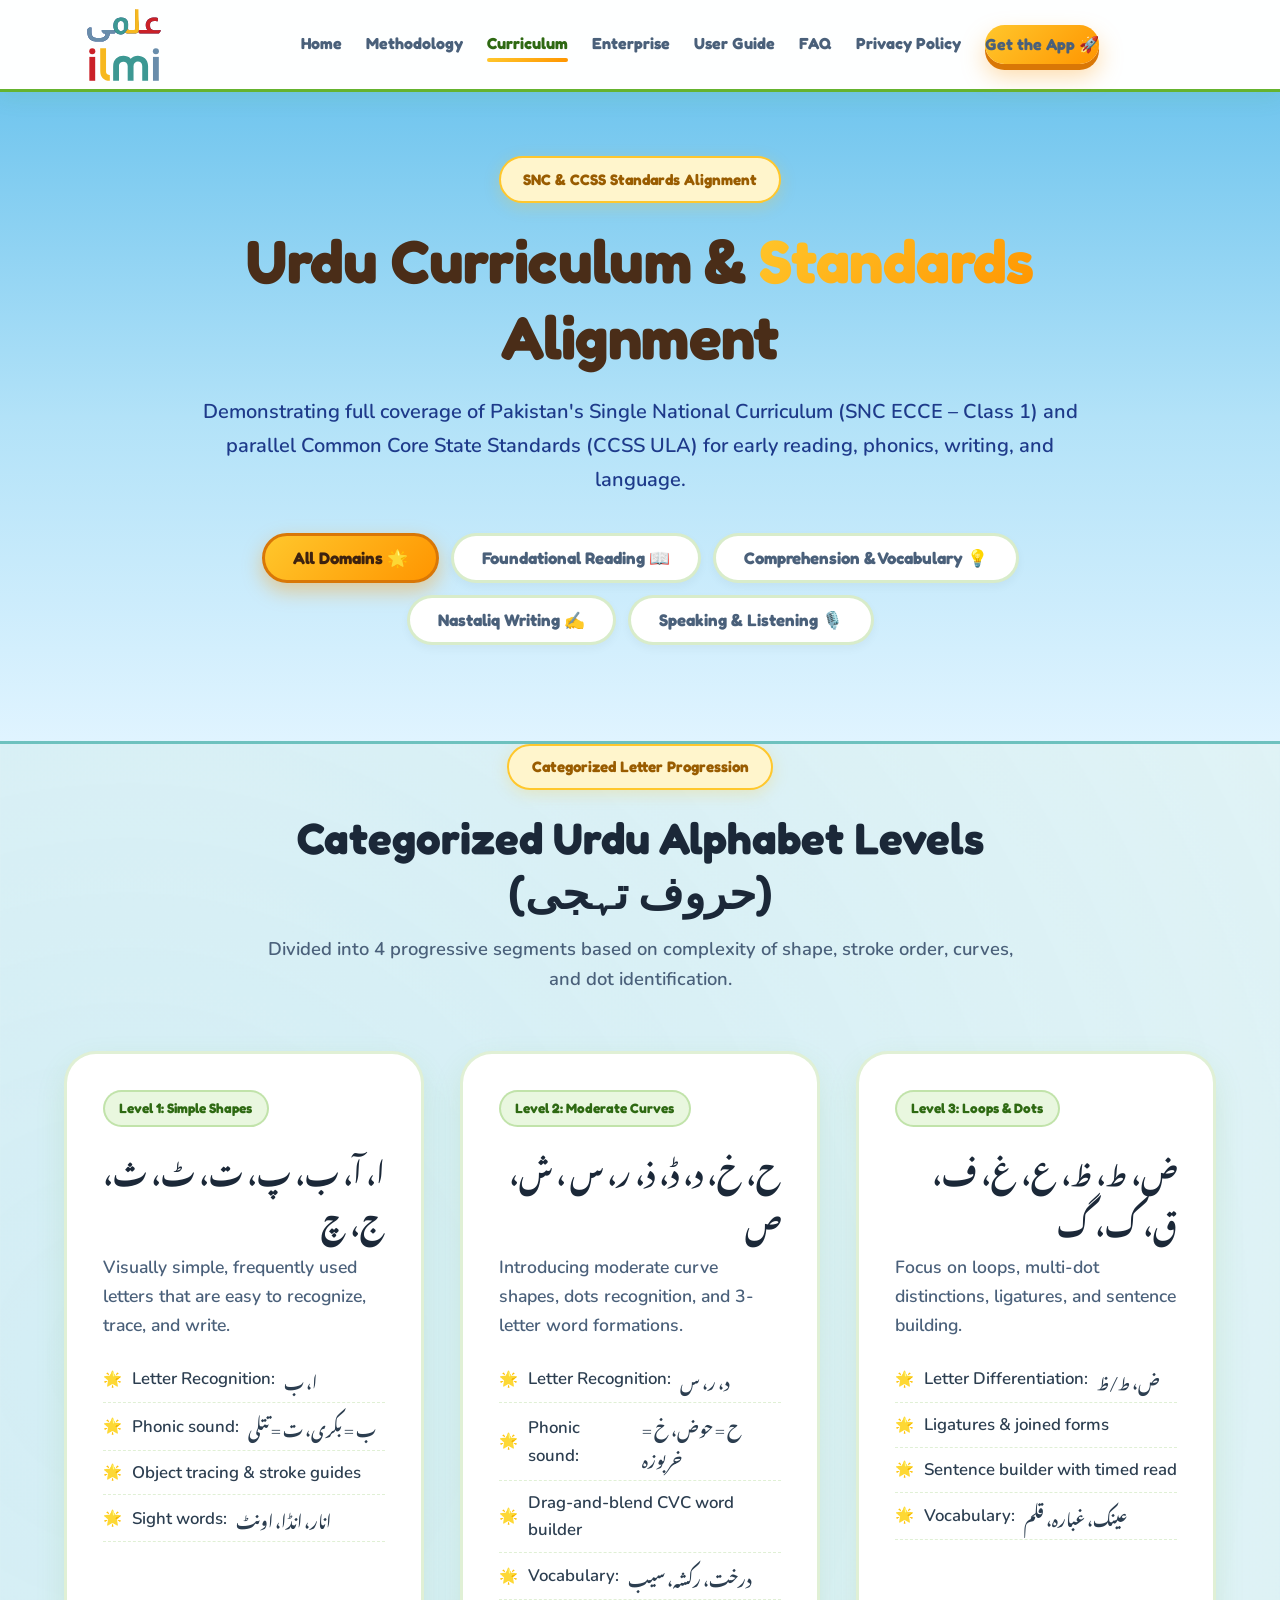
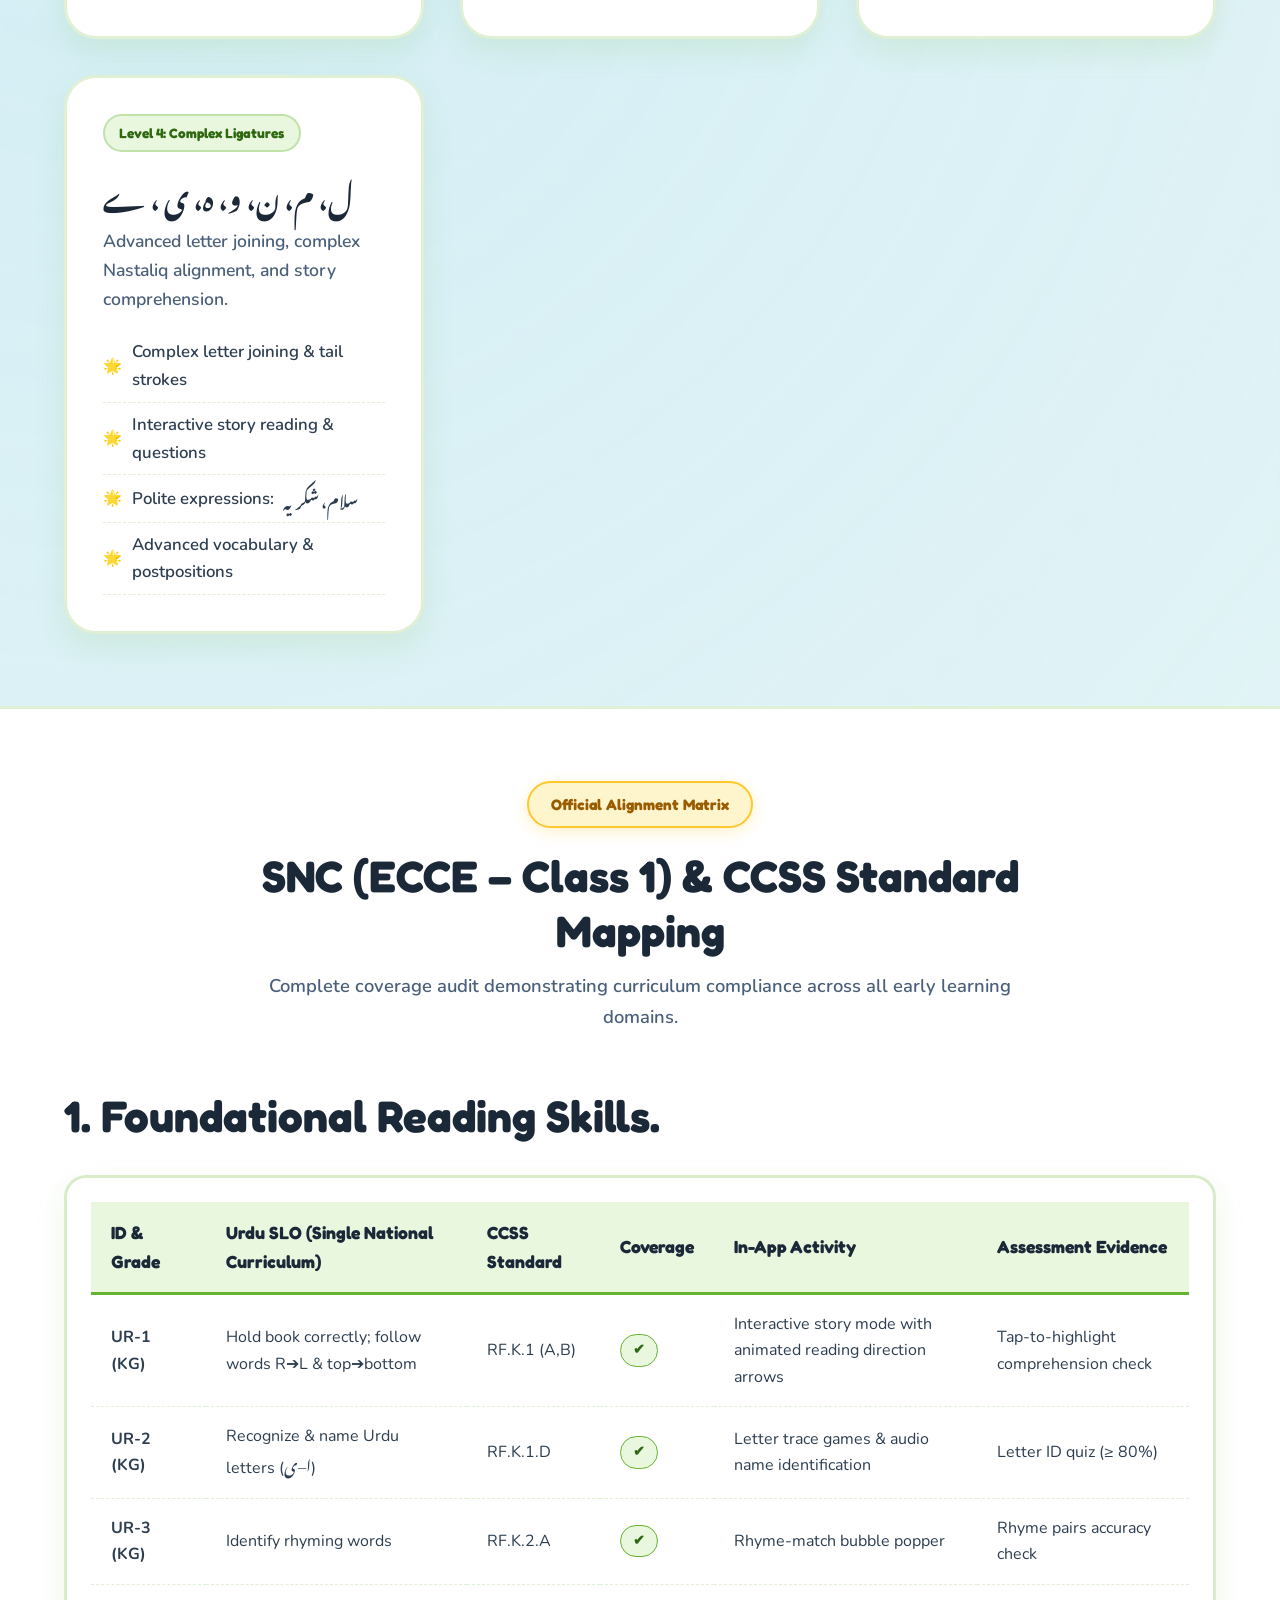
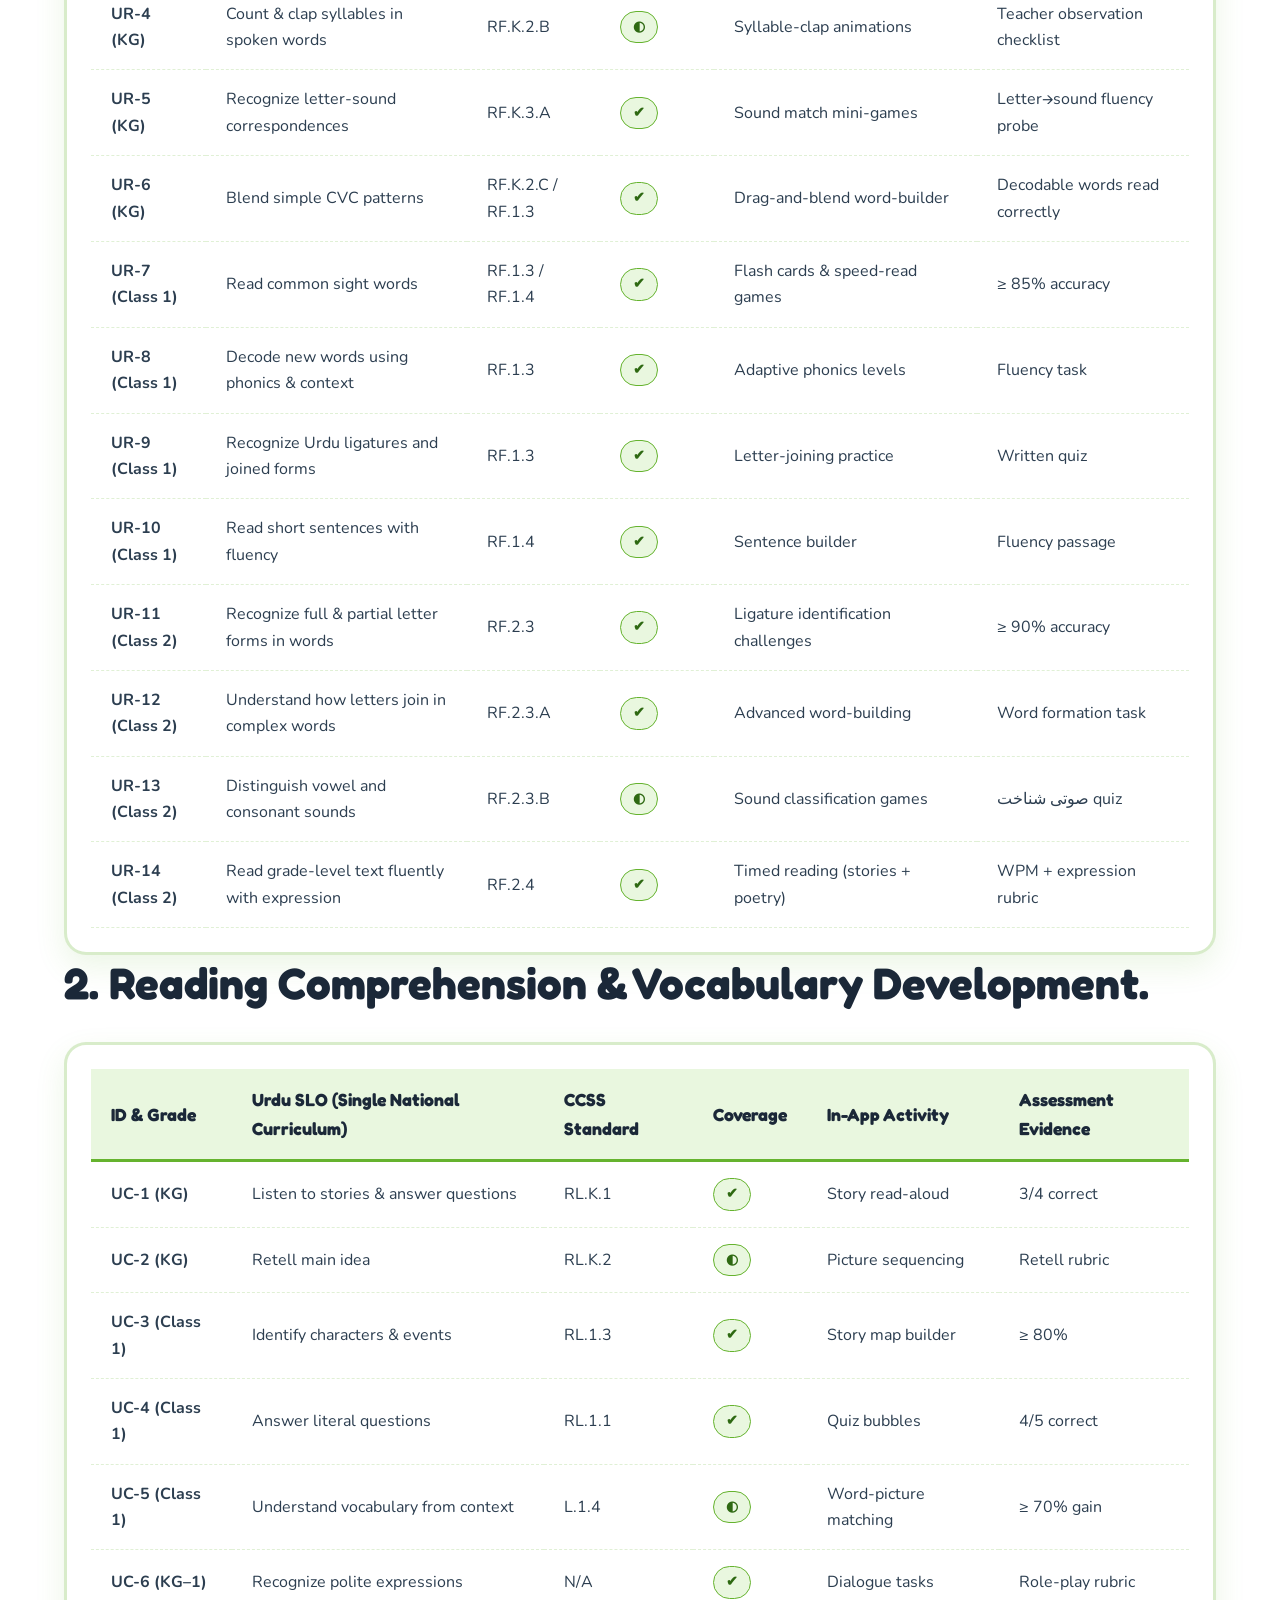
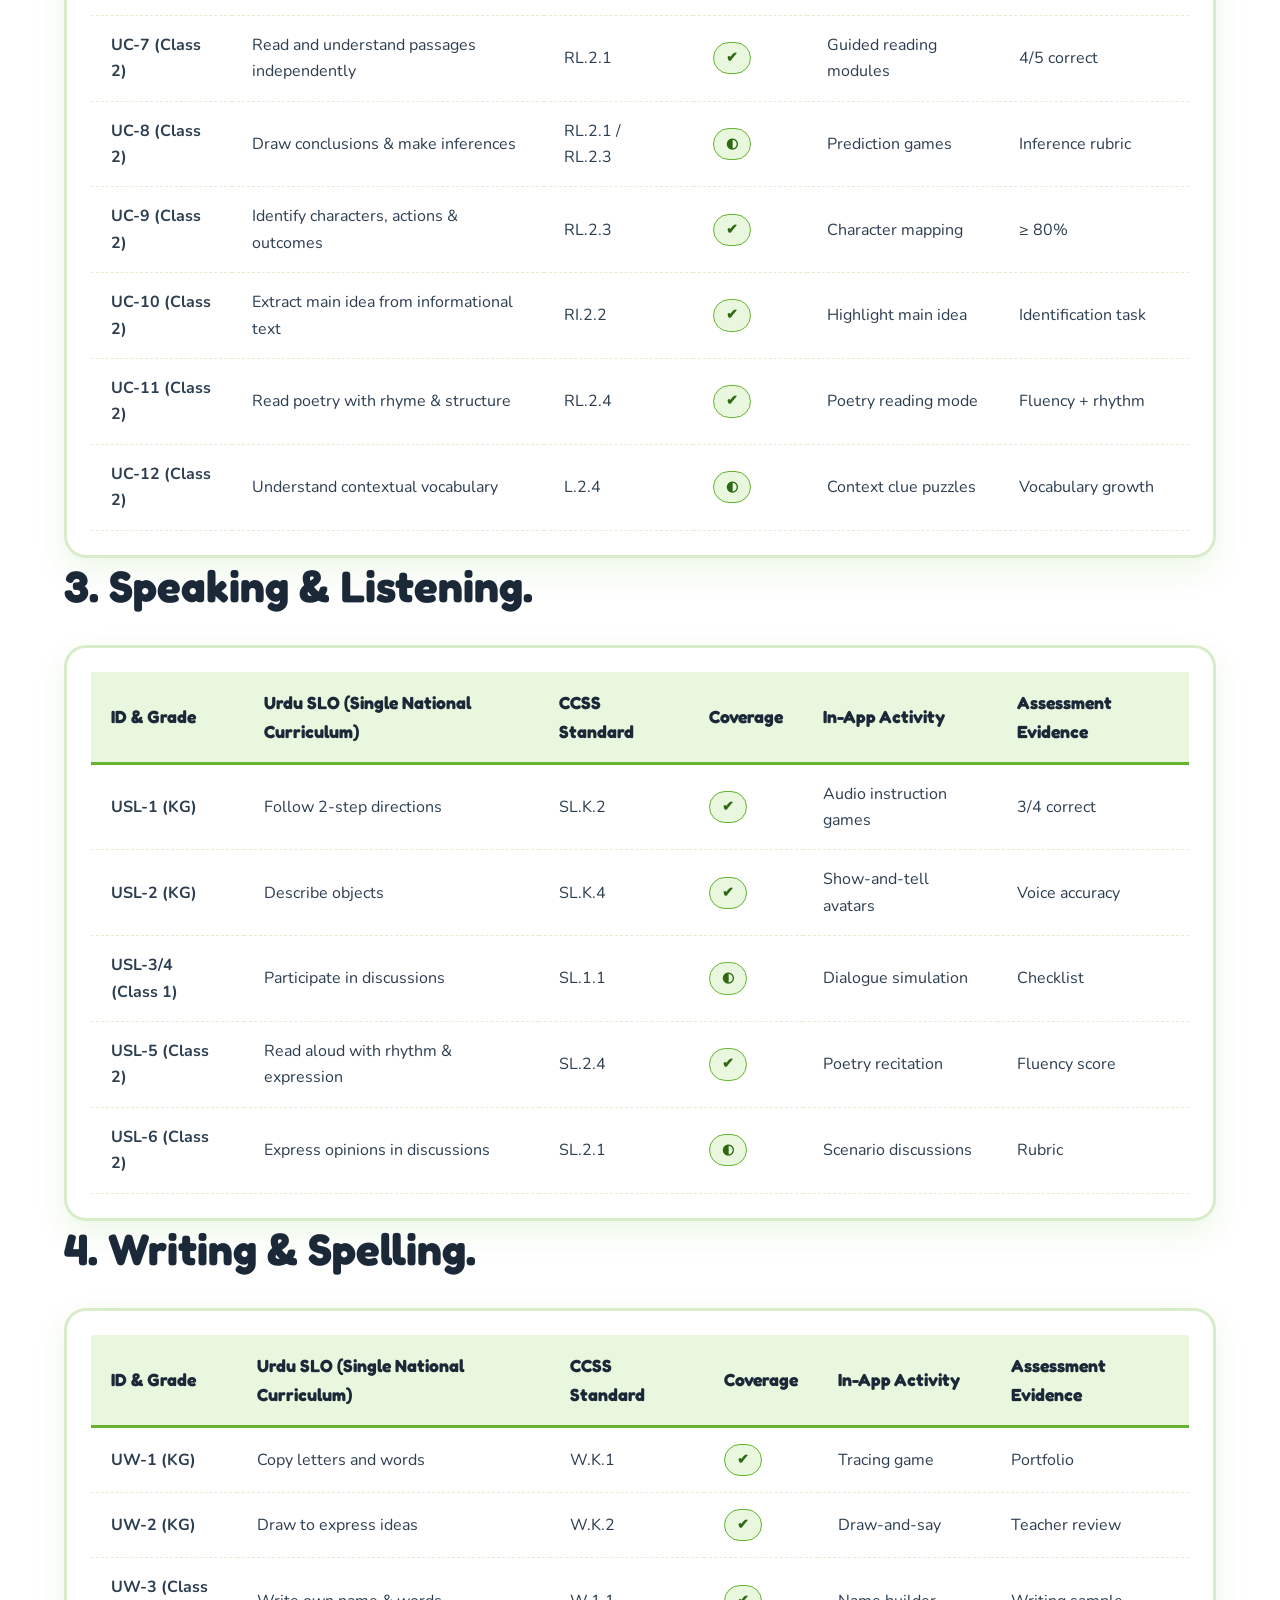
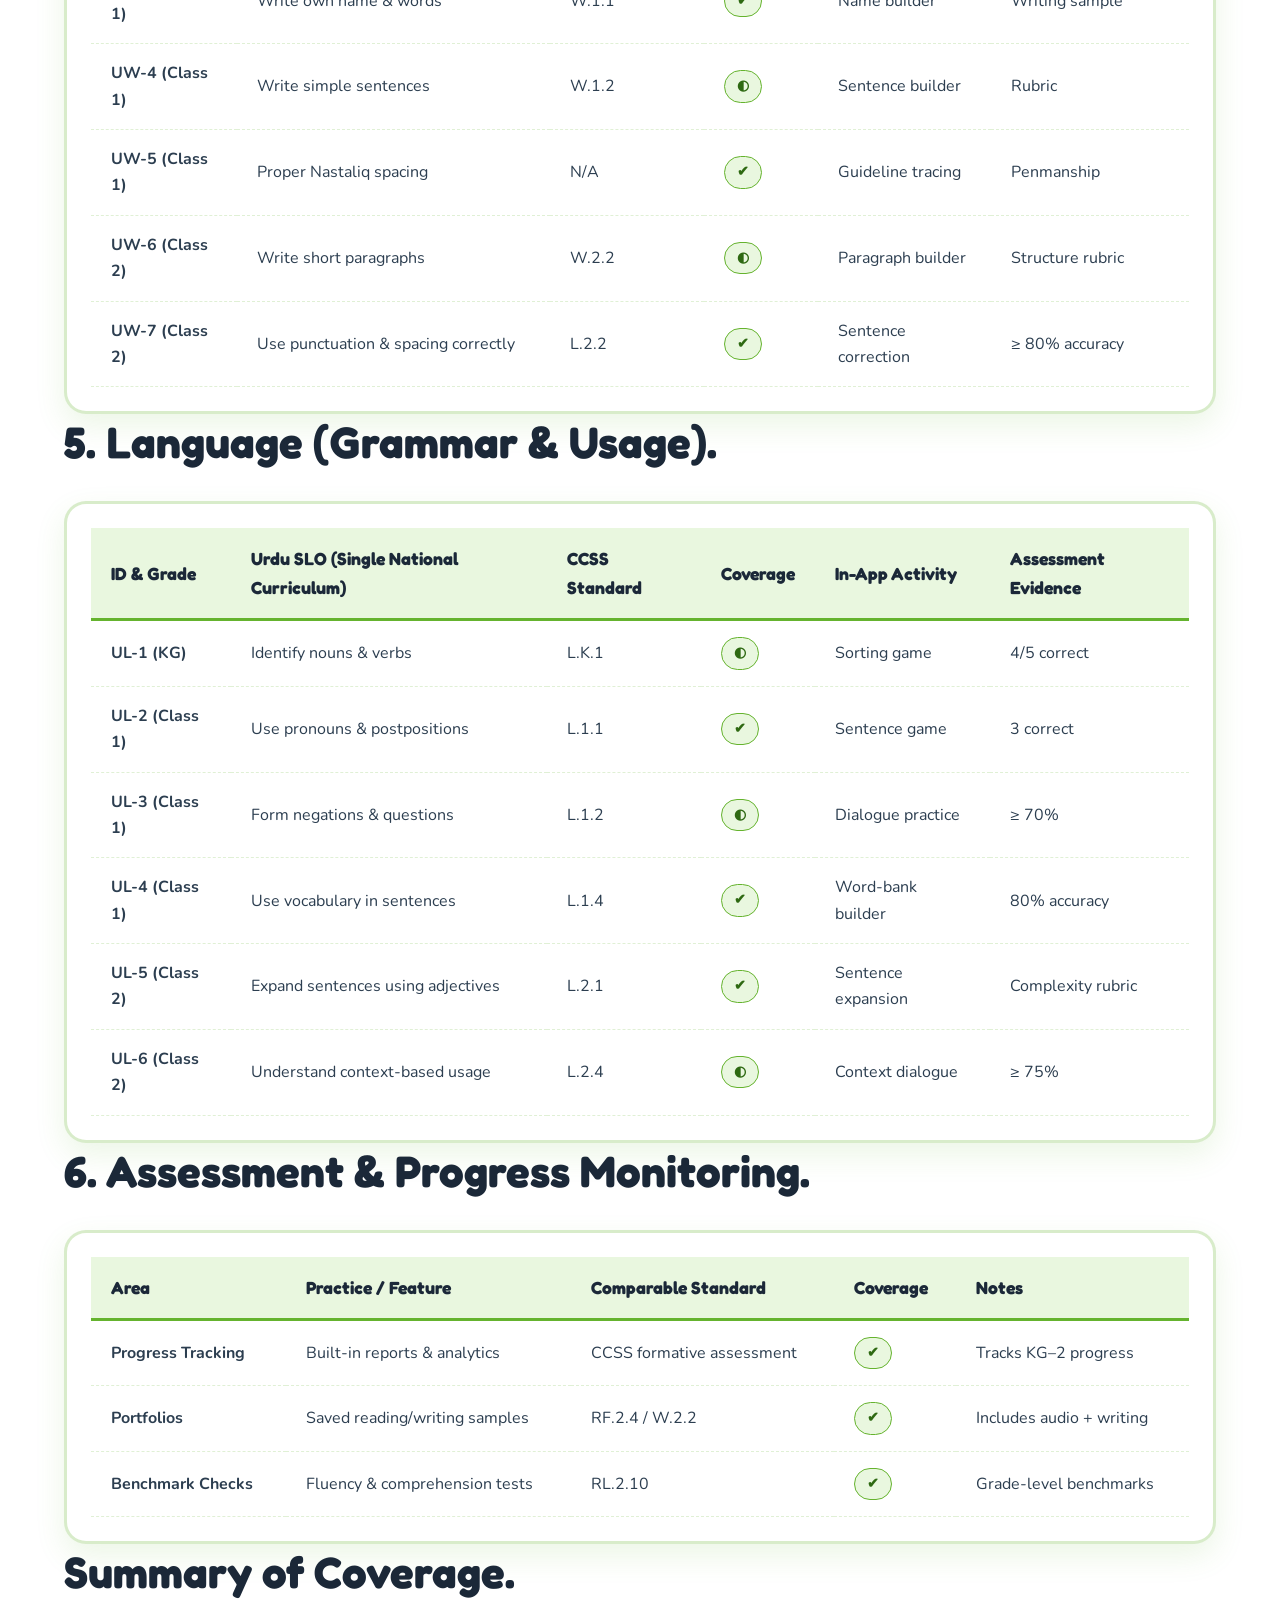
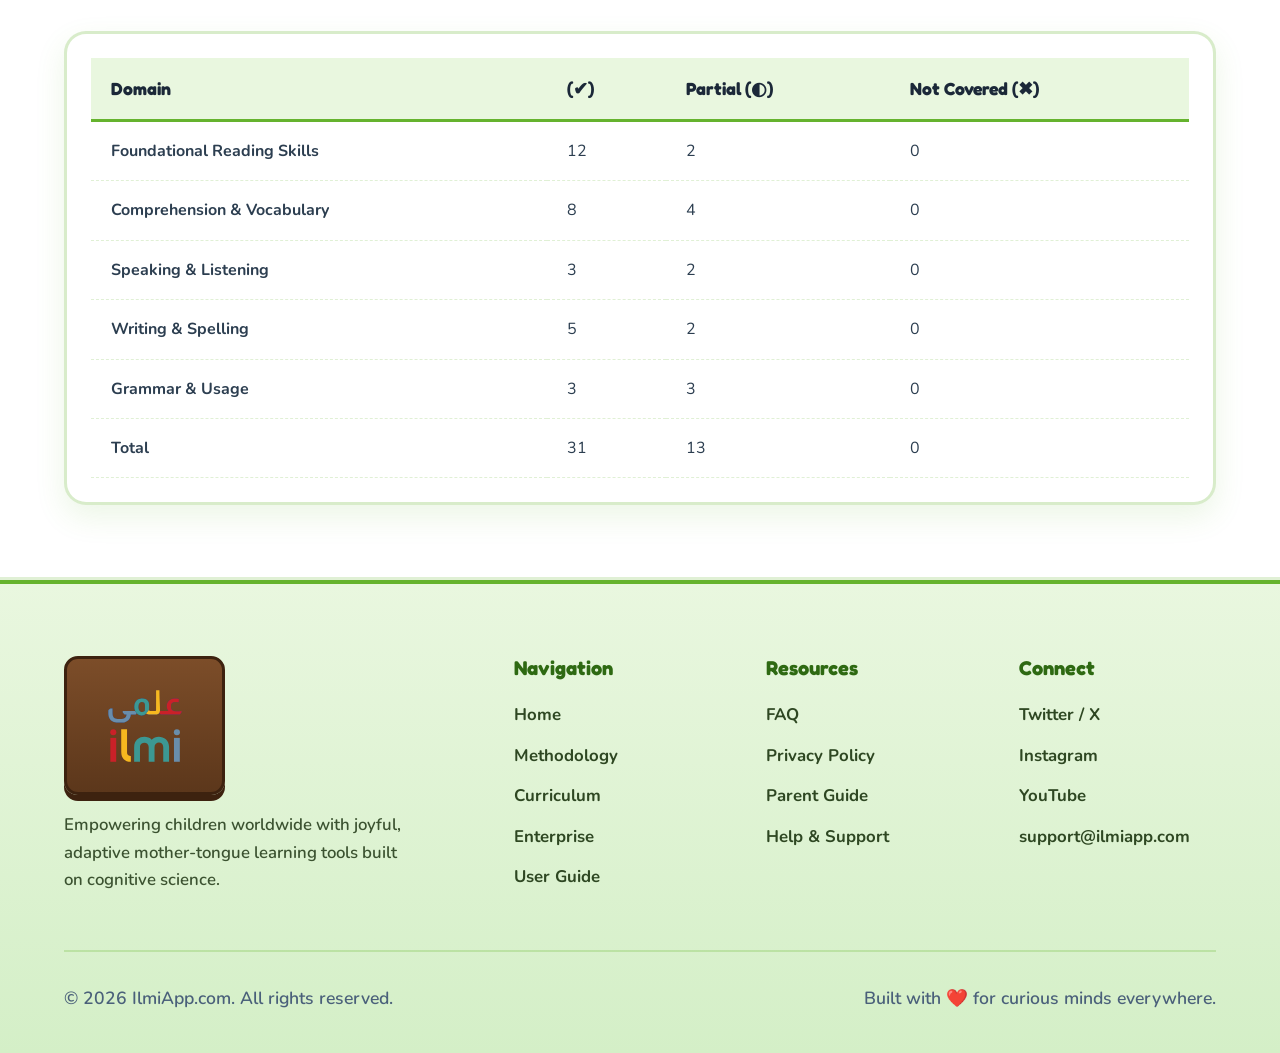
==== commit d68dcd0b: "feat(ui): align website branding and navigation with ILMI app Update all website pages to reflect th" ====
--- a/curriculum.html
+++ b/curriculum.html
@@ -1,293 +1,953 @@
-<!DOCTYPE html>
+<!doctype html>
 <html lang="en">
-<head>
-  <meta charset="UTF-8">
-  <meta name="viewport" content="width=device-width, initial-scale=1.0">
-  <meta name="description" content="ILMI Curriculum & Standards Alignment - Single National Curriculum (SNC ECCE to Class 1) and Common Core State Standards (CCSS ULA) alignment for Urdu foundational reading, phonics, Nastaliq writing, and grammar.">
-  <title>Curriculum & Standards Alignment (SNC & CCSS) | ILMI</title>
-  
-  <link rel="stylesheet" href="css/styles.css">
-  <link rel="icon" type="image/svg+xml" href="data:image/svg+xml,<svg xmlns='http://www.w3.org/2000/svg' viewBox='0 0 100 100'><text y='.9em' font-size='90'>🌳</text></svg>">
-</head>
-<body>
-
-  <!-- NAVIGATION HEADER -->
-  <header class="header">
-    <div class="container nav-container">
-      <a href="index.html" class="logo-wood" aria-label="ILMI Home">
+  <head>
+    <meta charset="UTF-8" />
+    <meta name="viewport" content="width=device-width, initial-scale=1.0" />
+    <meta
+      name="description"
+      content="ILMI Curriculum & Standards Alignment - Single National Curriculum (SNC ECCE to Class 1) and Common Core State Standards (CCSS ULA) alignment for Urdu foundational reading, phonics, Nastaliq writing, and grammar."
+    />
+    <title>Curriculum & Standards Alignment (SNC & CCSS) | ILMI</title>
+
+    <link rel="stylesheet" href="css/styles.css" />
+    <link
+      rel="icon"
+      type="image/svg+xml"
+      href="data:image/svg+xml,<svg xmlns='http://www.w3.org/2000/svg' viewBox='0 0 100 100'><text y='.9em' font-size='90'>🌳</text></svg>"
+    />
+  </head>
+  <body>
+    <!-- NAVIGATION HEADER -->
+    <header class="header">
+      <div class="container nav-container">
         <div class="logo-text-english">
-          <span class="logo-i1">i</span><span class="logo-l">l</span><span class="logo-m">m</span><span class="logo-i2">i</span>
-        </div>
-        <div class="logo-text-urdu">علمی</div>
-      </a>
-
-      <nav>
-        <ul class="nav-links" id="navLinks">
-          <li><a href="index.html">Home</a></li>
-          <li><a href="methodology.html">Methodology</a></li>
-          <li><a href="curriculum.html" class="active">Curriculum</a></li>
-          <li><a href="enterprise.html">Enterprise</a></li>
-          <li><a href="user-guide.html">User Guide</a></li>
-          <li><a href="faq.html">FAQ</a></li>
-          <li><a href="privacy-policy.html">Privacy Policy</a></li>
-        </ul>
-      </nav>
-
-      <div class="nav-actions">
-        <a href="index.html#download" class="btn btn-primary">Get the App 🚀</a>
-        <button class="mobile-toggle" id="mobileToggle" aria-label="Toggle Navigation">☰</button>
-      </div>
-    </div>
-  </header>
-
-  <!-- HERO SECTION -->
-  <section class="hero-section">
-    <div class="container">
-      <div class="hero-content">
-        <div class="badge">SNC & CCSS Standards Alignment</div>
-        <h1 class="hero-title">Urdu Curriculum & <span class="text-gradient">Standards</span> Alignment</h1>
-        <p class="hero-subtitle">
-          Demonstrating full coverage of Pakistan's Single National Curriculum (SNC ECCE – Class 1) and parallel Common Core State Standards (CCSS ULA) for early reading, phonics, writing, and language.
-        </p>
-
-        <!-- FILTER TABS -->
-        <div class="filter-tabs">
-          <button class="tab-btn active" data-filter="all">All Domains 🌟</button>
-          <button class="tab-btn" data-filter="reading">Foundational Reading 📖</button>
-          <button class="tab-btn" data-filter="comprehension">Comprehension & Vocabulary 💡</button>
-          <button class="tab-btn" data-filter="writing">Nastaliq Writing ✍️</button>
-          <button class="tab-btn" data-filter="speaking">Speaking & Listening 🎙️</button>
-        </div>
-      </div>
-    </div>
-  </section>
-
-  <!-- URDU ALPHABET PROGRESSION LEVELS (Doc 3) -->
-  <section class="section-padding" style="padding-top: 0;">
-    <div class="container">
-      <div class="section-header">
-        <div class="badge">Categorized Letter Progression</div>
-        <h2>Categorized Urdu Alphabet Levels (حروف تہجی)</h2>
-        <p>Divided into 4 progressive segments based on complexity of shape, stroke order, curves, and dot identification.</p>
-      </div>
-
-      <div class="grid-3">
-        <!-- LEVEL 1 -->
-        <div class="glass-card curriculum-card" data-category="reading writing">
-          <div class="subject-badge">Level 1: Simple Shapes</div>
-          <h3 class="nastaliq-text">ا، آ، ب، پ، ت</h3>
-          <p style="margin-top: 0.5rem;">Visually simple, frequently used letters that are easy to recognize, trace, and write.</p>
-          <ul class="topic-list">
-            <li>Letter Recognition: <span class="nastaliq-text">ا، ب</span></li>
-            <li>Phonic sound: <span class="nastaliq-text">ب = بکری، ت = تتلی</span></li>
-            <li>Object tracing & stroke guides</li>
-            <li>Sight words: <span class="nastaliq-text">انار، انڈا، اونٹ</span></li>
-          </ul>
-        </div>
-
-        <!-- LEVEL 2 -->
-        <div class="glass-card curriculum-card" data-category="reading writing">
-          <div class="subject-badge">Level 2: Moderate Curves</div>
-          <h3 class="nastaliq-text">ح، خ، د، ڈ، ذ، ر، س</h3>
-          <p style="margin-top: 0.5rem;">Introducing moderate curve shapes, dots recognition, and 3-letter word formations.</p>
-          <ul class="topic-list">
-            <li>Letter Recognition: <span class="nastaliq-text">د، ر، س</span></li>
-            <li>Phonic sound: <span class="nastaliq-text">ح = حوض، خ = خربوزہ</span></li>
-            <li>Drag-and-blend CVC word builder</li>
-            <li>Vocabulary: <span class="nastaliq-text">درخت، رکشہ، سیب</span></li>
-          </ul>
-        </div>
-
-        <!-- LEVEL 3 -->
-        <div class="glass-card curriculum-card" data-category="reading writing">
-          <div class="subject-badge">Level 3: Loops & Dots</div>
-          <h3 class="nastaliq-text">ش، ص، ض، ط، ظ، ع، غ، ف، ق، ک، گ</h3>
-          <p style="margin-top: 0.5rem;">Focus on loops, multi-dot distinctions, ligatures, and sentence building.</p>
-          <ul class="topic-list">
-            <li>Letter Differentiation: <span class="nastaliq-text">ش/ص، ط/ظ</span></li>
-            <li>Ligatures & joined forms</li>
-            <li>Sentence builder with timed read</li>
-            <li>Vocabulary: <span class="nastaliq-text">عینک، غبارہ، قلم</span></li>
-          </ul>
-        </div>
-
-        <!-- LEVEL 4 -->
-        <div class="glass-card curriculum-card" data-category="reading writing">
-          <div class="subject-badge">Level 4: Complex Ligatures</div>
-          <h3 class="nastaliq-text">ل، م، ن، و، ہ، ی</h3>
-          <p style="margin-top: 0.5rem;">Advanced letter joining, complex Nastaliq alignment, and story comprehension.</p>
-          <ul class="topic-list">
-            <li>Complex letter joining & tail strokes</li>
-            <li>Interactive story reading & questions</li>
-            <li>Polite expressions: <span class="nastaliq-text">سلام، شکریہ</span></li>
-            <li>Advanced vocabulary & postpositions</li>
-          </ul>
-        </div>
-      </div>
-    </div>
-  </section>
-
-  <!-- STANDARDS ALIGNMENT MATRIX TABLE (Doc 2) -->
-  <section class="section-padding" style="background: #ffffff; border-top: 3px solid rgba(101, 179, 46, 0.2); border-bottom: 3px solid rgba(101, 179, 46, 0.2);">
-    <div class="container">
-      <div class="section-header">
-        <div class="badge">Official Alignment Matrix</div>
-        <h2>SNC (ECCE – Class 1) & CCSS Standard Mapping</h2>
-        <p>Complete coverage audit demonstrating curriculum compliance across all early learning domains.</p>
-      </div>
-
-      <div class="standards-table-wrapper">
-        <table class="standards-table">
-          <thead>
-            <tr>
-              <th>ID & Grade</th>
-              <th>Urdu SLO (Single National Curriculum)</th>
-              <th>CCSS Standard</th>
-              <th>Coverage</th>
-              <th>In-App Activity</th>
-              <th>Assessment Evidence</th>
-            </tr>
-          </thead>
-          <tbody>
-            <tr>
-              <td><strong>UR-1 (KG)</strong></td>
-              <td>Hold book correctly; follow words R➔L & top➔bottom</td>
-              <td>RF.K.1 (A,B)</td>
-              <td><span class="coverage-badge coverage-full">✔ Extensive</span></td>
-              <td>Interactive animated story mode with direction arrows</td>
-              <td>Tap-to-highlight comprehension check</td>
-            </tr>
-            <tr>
-              <td><strong>UR-2 (KG)</strong></td>
-              <td>Recognize & name Urdu letters (<span class="nastaliq-text">ا–ی</span>)</td>
-              <td>RF.K.1.D</td>
-              <td><span class="coverage-badge coverage-full">✔ Extensive</span></td>
-              <td>Letter trace games & audio name identification</td>
-              <td>Letter ID quiz (≥ 80% accuracy)</td>
-            </tr>
-            <tr>
-              <td><strong>UR-3 (KG)</strong></td>
-              <td>Identify rhyming words</td>
-              <td>RF.K.2.A</td>
-              <td><span class="coverage-badge coverage-full">✔ Extensive</span></td>
-              <td>Rhyme-match bubble popper mini-games</td>
-              <td>Rhyme pairs accuracy check</td>
-            </tr>
-            <tr>
-              <td><strong>UR-5 (KG)</strong></td>
-              <td>Recognize letter-sound correspondences (<span class="nastaliq-text">ب = بکری</span>)</td>
-              <td>RF.K.3.A</td>
-              <td><span class="coverage-badge coverage-full">✔ Extensive</span></td>
-              <td>Sound match mini-games & audio feedback</td>
-              <td>Letter➔sound fluency probe</td>
-            </tr>
-            <tr>
-              <td><strong>UR-6 (KG)</strong></td>
-              <td>Blend simple CVC patterns to read words</td>
-              <td>RF.K.2.C / RF.1.3</td>
-              <td><span class="coverage-badge coverage-full">✔ Extensive</span></td>
-              <td>Drag-and-blend word-builder activity</td>
-              <td>Decodable words read correctly</td>
-            </tr>
-            <tr>
-              <td><strong>UR-7 (Class 1)</strong></td>
-              <td>Read common sight words (<span class="nastaliq-text">میں، ہے، یہ</span>)</td>
-              <td>RF.1.3 / RF.1.4</td>
-              <td><span class="coverage-badge coverage-full">✔ Extensive</span></td>
-              <td>Flashcard decks & speed-read games</td>
-              <td>Sight word list accuracy ≥ 85%</td>
-            </tr>
-            <tr>
-              <td><strong>UR-9 (Class 1)</strong></td>
-              <td>Recognize & read Urdu ligatures & joined forms</td>
-              <td>RF.1.3 (Ext)</td>
-              <td><span class="coverage-badge coverage-full">✔ Extensive</span></td>
-              <td>Letter-joining practice & mini-lessons</td>
-              <td>Written decoding quiz</td>
-            </tr>
-            <tr>
-              <td><strong>UC-1 (KG)</strong></td>
-              <td>Listen to short stories & answer who/what/where questions</td>
-              <td>RL.K.1</td>
-              <td><span class="coverage-badge coverage-full">✔ Extensive</span></td>
-              <td>Story read-aloud with touchable answers</td>
-              <td>Comprehension check (3/4 questions correct)</td>
-            </tr>
-            <tr>
-              <td><strong>UC-6 (KG-1)</strong></td>
-              <td>Polite expressions & cultural vocabulary (<span class="nastaliq-text">سلام، شکریہ</span>)</td>
-              <td>Urdu-Specific</td>
-              <td><span class="coverage-badge coverage-full">✔ Extensive</span></td>
-              <td>Greeting animations & dialogue tasks</td>
-              <td>Role-play dialogue rubric</td>
-            </tr>
-            <tr>
-              <td><strong>UW-5 (Class 1)</strong></td>
-              <td>Correct spacing & alignment in Nastaliq script</td>
-              <td>Script-Specific</td>
-              <td><span class="coverage-badge coverage-full">✔ Extensive</span></td>
-              <td>Interactive guideline tracing feature</td>
-              <td>Teacher penmanship rubric</td>
-            </tr>
-          </tbody>
-        </table>
-      </div>
-    </div>
-  </section>
-
-  <!-- FOOTER -->
-  <footer class="footer">
-    <div class="container">
-      <div class="footer-grid">
-        <div class="footer-brand">
-          <a href="index.html" class="logo-wood">
-            <div class="logo-text-english">
-              <span class="logo-i1">i</span><span class="logo-l">l</span><span class="logo-m">m</span><span class="logo-i2">i</span>
-            </div>
-            <div class="logo-text-urdu">علمی</div>
-          </a>
-          <p>Empowering children worldwide with joyful, adaptive learning tools built on cognitive science.</p>
-        </div>
-
-        <div class="footer-col">
-          <h4>Navigation</h4>
-          <ul>
+          <img
+            src="assets/ilmi_logo.svg"
+            alt="ILMI Urdu Learning App Banner"
+            class="logo-i2"
+            width="120"
+            height="120"
+          />
+        </div>
+
+        <nav>
+          <ul class="nav-links" id="navLinks">
             <li><a href="index.html">Home</a></li>
             <li><a href="methodology.html">Methodology</a></li>
-            <li><a href="curriculum.html">Curriculum</a></li>
+            <li><a href="curriculum.html" class="active">Curriculum</a></li>
             <li><a href="enterprise.html">Enterprise</a></li>
             <li><a href="user-guide.html">User Guide</a></li>
-          </ul>
-        </div>
-
-        <div class="footer-col">
-          <h4>Resources</h4>
-          <ul>
             <li><a href="faq.html">FAQ</a></li>
             <li><a href="privacy-policy.html">Privacy Policy</a></li>
-            <li><a href="user-guide.html#parent-guide">Parent Guide</a></li>
-            <li><a href="user-guide.html#troubleshooting">Help & Support</a></li>
+            <li class="nav-mobile-cta">
+              <a href="index.html#download" class="btn btn-primary"
+                >Get the App 🚀</a
+              >
+            </li>
           </ul>
-        </div>
-
-        <div class="footer-col">
-          <h4>Connect</h4>
-          <ul>
-            <li><a href="#">Twitter / X</a></li>
-            <li><a href="#">Instagram</a></li>
-            <li><a href="#">YouTube</a></li>
-            <li><a href="mailto:support@ilmiapp.com">support@ilmiapp.com</a></li>
-          </ul>
+        </nav>
+
+        <div class="nav-actions">
+          <button
+            class="mobile-toggle"
+            id="mobileToggle"
+            aria-label="Toggle Navigation"
+          >
+            ☰
+          </button>
         </div>
       </div>
-
-      <div class="footer-bottom">
-        <p>&copy; 2026 IlmiApp.com. All rights reserved.</p>
-        <p>Built with ❤️ for curious minds everywhere.</p>
+    </header>
+
+    <!-- HERO SECTION -->
+    <section class="hero-section">
+      <div class="container">
+        <div class="hero-content">
+          <div class="badge">SNC & CCSS Standards Alignment</div>
+          <h1 class="hero-title">
+            Urdu Curriculum &
+            <span class="text-gradient">Standards</span> Alignment
+          </h1>
+          <p class="hero-subtitle">
+            Demonstrating full coverage of Pakistan's Single National Curriculum
+            (SNC ECCE – Class 1) and parallel Common Core State Standards (CCSS
+            ULA) for early reading, phonics, writing, and language.
+          </p>
+
+          <!-- FILTER TABS -->
+          <div class="filter-tabs">
+            <button class="tab-btn active" data-filter="all">
+              All Domains 🌟
+            </button>
+            <button class="tab-btn" data-filter="reading">
+              Foundational Reading 📖
+            </button>
+            <button class="tab-btn" data-filter="comprehension">
+              Comprehension & Vocabulary 💡
+            </button>
+            <button class="tab-btn" data-filter="writing">
+              Nastaliq Writing ✍️
+            </button>
+            <button class="tab-btn" data-filter="speaking">
+              Speaking & Listening 🎙️
+            </button>
+          </div>
+        </div>
       </div>
-    </div>
-  </footer>
-
-  <script src="js/main.js"></script>
-</body>
+    </section>
+
+    <!-- URDU ALPHABET PROGRESSION LEVELS (Doc 3) -->
+    <section class="section-padding" style="padding-top: 0">
+      <div class="container">
+        <div class="section-header">
+          <div class="badge">Categorized Letter Progression</div>
+          <h2>Categorized Urdu Alphabet Levels (حروف تہجی)</h2>
+          <p>
+            Divided into 4 progressive segments based on complexity of shape,
+            stroke order, curves, and dot identification.
+          </p>
+        </div>
+
+        <div class="grid-3">
+          <!-- LEVEL 1 -->
+          <div
+            class="glass-card curriculum-card"
+            data-category="reading writing"
+          >
+            <div class="subject-badge">Level 1: Simple Shapes</div>
+            <h3 class="nastaliq-text">ا، آ، ب، پ، ت، ٹ، ث، ج، چ</h3>
+            <p style="margin-top: 0.5rem">
+              Visually simple, frequently used letters that are easy to
+              recognize, trace, and write.
+            </p>
+            <ul class="topic-list">
+              <li>
+                Letter Recognition: <span class="nastaliq-text">ا، ب</span>
+              </li>
+              <li>
+                Phonic sound:
+                <span class="nastaliq-text">ب = بکری، ت = تتلی</span>
+              </li>
+              <li>Object tracing & stroke guides</li>
+              <li>
+                Sight words: <span class="nastaliq-text">انار، انڈا، اونٹ</span>
+              </li>
+            </ul>
+          </div>
+
+          <!-- LEVEL 2 -->
+          <div
+            class="glass-card curriculum-card"
+            data-category="reading writing"
+          >
+            <div class="subject-badge">Level 2: Moderate Curves</div>
+            <h3 class="nastaliq-text">ح، خ، د، ڈ، ذ، ر، س ، ش، ص</h3>
+            <p style="margin-top: 0.5rem">
+              Introducing moderate curve shapes, dots recognition, and 3-letter
+              word formations.
+            </p>
+            <ul class="topic-list">
+              <li>
+                Letter Recognition: <span class="nastaliq-text">د، ر، س</span>
+              </li>
+              <li>
+                Phonic sound:
+                <span class="nastaliq-text">ح = حوض، خ = خربوزہ</span>
+              </li>
+              <li>Drag-and-blend CVC word builder</li>
+              <li>
+                Vocabulary: <span class="nastaliq-text">درخت، رکشہ، سیب</span>
+              </li>
+            </ul>
+          </div>
+
+          <!-- LEVEL 3 -->
+          <div
+            class="glass-card curriculum-card"
+            data-category="reading writing"
+          >
+            <div class="subject-badge">Level 3: Loops & Dots</div>
+            <h3 class="nastaliq-text">ض، ط، ظ، ع، غ، ف، ق، ک، گ</h3>
+            <p style="margin-top: 0.5rem">
+              Focus on loops, multi-dot distinctions, ligatures, and sentence
+              building.
+            </p>
+            <ul class="topic-list">
+              <li>
+                Letter Differentiation:
+                <span class="nastaliq-text">ض، ط/ظ</span>
+              </li>
+              <li>Ligatures & joined forms</li>
+              <li>Sentence builder with timed read</li>
+              <li>
+                Vocabulary: <span class="nastaliq-text">عینک، غبارہ، قلم</span>
+              </li>
+            </ul>
+          </div>
+
+          <!-- LEVEL 4 -->
+          <div
+            class="glass-card curriculum-card"
+            data-category="reading writing"
+          >
+            <div class="subject-badge">Level 4: Complex Ligatures</div>
+            <h3 class="nastaliq-text">ل، م، ن، و، ہ، ی ، ے</h3>
+            <p style="margin-top: 0.5rem">
+              Advanced letter joining, complex Nastaliq alignment, and story
+              comprehension.
+            </p>
+            <ul class="topic-list">
+              <li>Complex letter joining & tail strokes</li>
+              <li>Interactive story reading & questions</li>
+              <li>
+                Polite expressions:
+                <span class="nastaliq-text">سلام، شکریہ</span>
+              </li>
+              <li>Advanced vocabulary & postpositions</li>
+            </ul>
+          </div>
+        </div>
+      </div>
+    </section>
+
+    <!-- STANDARDS ALIGNMENT MATRIX TABLE (Doc 2) -->
+    <section
+      class="section-padding"
+      style="
+        background: #ffffff;
+        border-top: 3px solid rgba(101, 179, 46, 0.2);
+        border-bottom: 3px solid rgba(101, 179, 46, 0.2);
+      "
+    >
+      <div class="container">
+        <div class="section-header">
+          <div class="badge">Official Alignment Matrix</div>
+          <h2>SNC (ECCE – Class 1) & CCSS Standard Mapping</h2>
+          <p>
+            Complete coverage audit demonstrating curriculum compliance across
+            all early learning domains.
+          </p>
+        </div>
+        <div>
+          <h2>1. Foundational Reading Skills.</h2>
+        </div>
+
+        <div class="standards-table-wrapper">
+          <table class="standards-table">
+            <thead>
+              <tr>
+                <th>ID & Grade</th>
+                <th>Urdu SLO (Single National Curriculum)</th>
+                <th>CCSS Standard</th>
+                <th>Coverage</th>
+                <th>In-App Activity</th>
+                <th>Assessment Evidence</th>
+              </tr>
+            </thead>
+            <tbody>
+              <tr>
+                <td><strong>UR-1 (KG)</strong></td>
+                <td>Hold book correctly; follow words R➔L & top➔bottom</td>
+                <td>RF.K.1 (A,B)</td>
+                <td>
+                  <span class="coverage-badge coverage-full">✔ </span>
+                </td>
+                <td>
+                  Interactive story mode with animated reading direction arrows
+                </td>
+                <td>Tap-to-highlight comprehension check</td>
+              </tr>
+              <tr>
+                <td><strong>UR-2 (KG)</strong></td>
+                <td>
+                  Recognize & name Urdu letters (<span class="nastaliq-text"
+                    >ا–ی</span
+                  >)
+                </td>
+                <td>RF.K.1.D</td>
+                <td>
+                  <span class="coverage-badge coverage-full">✔ </span>
+                </td>
+                <td>Letter trace games & audio name identification</td>
+                <td>Letter ID quiz (≥ 80%)</td>
+              </tr>
+              <tr>
+                <td><strong>UR-3 (KG)</strong></td>
+                <td>Identify rhyming words</td>
+                <td>RF.K.2.A</td>
+                <td>
+                  <span class="coverage-badge coverage-full">✔ </span>
+                </td>
+                <td>Rhyme-match bubble popper</td>
+                <td>Rhyme pairs accuracy check</td>
+              </tr>
+              <tr>
+                <td><strong>UR-4 (KG)</strong></td>
+                <td>Count & clap syllables in spoken words</td>
+                <td>RF.K.2.B</td>
+                <td>
+                  <span class="coverage-badge coverage-full">◐ </span>
+                </td>
+                <td>Syllable-clap animations</td>
+                <td>Teacher observation checklist</td>
+              </tr>
+              <tr>
+                <td><strong>UR-5 (KG)</strong></td>
+                <td>Recognize letter-sound correspondences</td>
+                <td>RF.K.3.A</td>
+                <td>
+                  <span class="coverage-badge coverage-full">✔ </span>
+                </td>
+                <td>Sound match mini-games</td>
+                <td>Letter→sound fluency probe</td>
+              </tr>
+              <tr>
+                <td><strong>UR-6 (KG)</strong></td>
+                <td>Blend simple CVC patterns</td>
+                <td>RF.K.2.C / RF.1.3</td>
+                <td>
+                  <span class="coverage-badge coverage-full">✔ </span>
+                </td>
+                <td>Drag-and-blend word-builder</td>
+                <td>Decodable words read correctly</td>
+              </tr>
+              <tr>
+                <td><strong>UR-7 (Class 1)</strong></td>
+                <td>Read common sight words</td>
+                <td>RF.1.3 / RF.1.4</td>
+                <td>
+                  <span class="coverage-badge coverage-full">✔ </span>
+                </td>
+                <td>Flash cards & speed-read games</td>
+                <td>≥ 85% accuracy</td>
+              </tr>
+              <tr>
+                <td><strong>UR-8 (Class 1)</strong></td>
+                <td>Decode new words using phonics & context</td>
+                <td>RF.1.3</td>
+                <td>
+                  <span class="coverage-badge coverage-full">✔ </span>
+                </td>
+                <td>Adaptive phonics levels</td>
+                <td>Fluency task</td>
+              </tr>
+              <tr>
+                <td><strong>UR-9 (Class 1)</strong></td>
+                <td>Recognize Urdu ligatures and joined forms</td>
+                <td>RF.1.3</td>
+                <td>
+                  <span class="coverage-badge coverage-full">✔ </span>
+                </td>
+                <td>Letter-joining practice</td>
+                <td>Written quiz</td>
+              </tr>
+              <tr>
+                <td><strong>UR-10 (Class 1)</strong></td>
+                <td>Read short sentences with fluency</td>
+                <td>RF.1.4</td>
+                <td>
+                  <span class="coverage-badge coverage-full">✔ </span>
+                </td>
+                <td>Sentence builder</td>
+                <td>Fluency passage</td>
+              </tr>
+              <tr>
+                <td><strong>UR-11 (Class 2)</strong></td>
+                <td>Recognize full & partial letter forms in words</td>
+                <td>RF.2.3</td>
+                <td>
+                  <span class="coverage-badge coverage-full">✔ </span>
+                </td>
+                <td>Ligature identification challenges</td>
+                <td>≥ 90% accuracy</td>
+              </tr>
+              <tr>
+                <td><strong>UR-12 (Class 2)</strong></td>
+                <td>Understand how letters join in complex words</td>
+                <td>RF.2.3.A</td>
+                <td>
+                  <span class="coverage-badge coverage-full">✔ </span>
+                </td>
+                <td>Advanced word-building</td>
+                <td>Word formation task</td>
+              </tr>
+              <tr>
+                <td><strong>UR-13 (Class 2)</strong></td>
+                <td>Distinguish vowel and consonant sounds</td>
+                <td>RF.2.3.B</td>
+                <td>
+                  <span class="coverage-badge coverage-full">◐ </span>
+                </td>
+                <td>Sound classification games</td>
+                <td>صوتی شناخت quiz</td>
+              </tr>
+              <tr>
+                <td><strong>UR-14 (Class 2)</strong></td>
+                <td>Read grade-level text fluently with expression</td>
+                <td>RF.2.4</td>
+                <td>
+                  <span class="coverage-badge coverage-full">✔ </span>
+                </td>
+                <td>Timed reading (stories + poetry)</td>
+                <td>WPM + expression rubric</td>
+              </tr>
+            </tbody>
+          </table>
+        </div>
+
+        <div>
+          <h2>2. Reading Comprehension & Vocabulary Development.</h2>
+        </div>
+
+        <div class="standards-table-wrapper">
+          <table class="standards-table">
+            <thead>
+              <tr>
+                <th>ID & Grade</th>
+                <th>Urdu SLO (Single National Curriculum)</th>
+                <th>CCSS Standard</th>
+                <th>Coverage</th>
+                <th>In-App Activity</th>
+                <th>Assessment Evidence</th>
+              </tr>
+            </thead>
+            <tbody>
+              <tr>
+                <td><strong>UC-1 (KG)</strong></td>
+                <td>Listen to stories & answer questions</td>
+                <td>RL.K.1</td>
+                <td>
+                  <span class="coverage-badge coverage-full">✔ </span>
+                </td>
+                <td>Story read-aloud</td>
+                <td>3/4 correct</td>
+              </tr>
+              <tr>
+                <td><strong>UC-2 (KG)</strong></td>
+                <td>Retell main idea</td>
+                <td>RL.K.2</td>
+                <td>
+                  <span class="coverage-badge coverage-full">◐ </span>
+                </td>
+                <td>Picture sequencing</td>
+                <td>Retell rubric</td>
+              </tr>
+              <tr>
+                <td><strong>UC-3 (Class 1)</strong></td>
+                <td>Identify characters & events</td>
+                <td>RL.1.3</td>
+                <td>
+                  <span class="coverage-badge coverage-full">✔ </span>
+                </td>
+                <td>Story map builder</td>
+                <td>≥ 80%</td>
+              </tr>
+              <tr>
+                <td><strong>UC-4 (Class 1)</strong></td>
+                <td>Answer literal questions</td>
+                <td>RL.1.1</td>
+                <td>
+                  <span class="coverage-badge coverage-full">✔ </span>
+                </td>
+                <td>Quiz bubbles</td>
+                <td>4/5 correct</td>
+              </tr>
+              <tr>
+                <td><strong>UC-5 (Class 1)</strong></td>
+                <td>Understand vocabulary from context</td>
+                <td>L.1.4</td>
+                <td>
+                  <span class="coverage-badge coverage-full">◐ </span>
+                </td>
+                <td>Word-picture matching</td>
+                <td>≥ 70% gain</td>
+              </tr>
+              <tr>
+                <td><strong>UC-6 (KG–1)</strong></td>
+                <td>Recognize polite expressions</td>
+                <td>N/A</td>
+                <td>
+                  <span class="coverage-badge coverage-full">✔ </span>
+                </td>
+                <td>Dialogue tasks</td>
+                <td>Role-play rubric</td>
+              </tr>
+              <tr>
+                <td><strong>UC-7 (Class 2)</strong></td>
+                <td>Read and understand passages independently</td>
+                <td>RL.2.1</td>
+                <td>
+                  <span class="coverage-badge coverage-full">✔ </span>
+                </td>
+                <td>Guided reading modules</td>
+                <td>4/5 correct</td>
+              </tr>
+              <tr>
+                <td><strong>UC-8 (Class 2)</strong></td>
+                <td>Draw conclusions & make inferences</td>
+                <td>RL.2.1 / RL.2.3</td>
+                <td>
+                  <span class="coverage-badge coverage-full">◐ </span>
+                </td>
+                <td>Prediction games</td>
+                <td>Inference rubric</td>
+              </tr>
+              <tr>
+                <td><strong>UC-9 (Class 2)</strong></td>
+                <td>Identify characters, actions & outcomes</td>
+                <td>RL.2.3</td>
+                <td>
+                  <span class="coverage-badge coverage-full">✔ </span>
+                </td>
+                <td>Character mapping</td>
+                <td>≥ 80%</td>
+              </tr>
+              <tr>
+                <td><strong>UC-10 (Class 2)</strong></td>
+                <td>Extract main idea from informational text</td>
+                <td>RI.2.2</td>
+                <td>
+                  <span class="coverage-badge coverage-full">✔ </span>
+                </td>
+                <td>Highlight main idea</td>
+                <td>Identification task</td>
+              </tr>
+              <tr>
+                <td><strong>UC-11 (Class 2)</strong></td>
+                <td>Read poetry with rhyme & structure</td>
+                <td>RL.2.4</td>
+                <td>
+                  <span class="coverage-badge coverage-full">✔ </span>
+                </td>
+                <td>Poetry reading mode</td>
+                <td>Fluency + rhythm</td>
+              </tr>
+              <tr>
+                <td><strong>UC-12 (Class 2)</strong></td>
+                <td>Understand contextual vocabulary</td>
+                <td>L.2.4</td>
+                <td>
+                  <span class="coverage-badge coverage-full">◐ </span>
+                </td>
+                <td>Context clue puzzles</td>
+                <td>Vocabulary growth</td>
+              </tr>
+            </tbody>
+          </table>
+        </div>
+
+        <div>
+          <h2>3. Speaking & Listening.</h2>
+        </div>
+
+        <div class="standards-table-wrapper">
+          <table class="standards-table">
+            <thead>
+              <tr>
+                <th>ID & Grade</th>
+                <th>Urdu SLO (Single National Curriculum)</th>
+                <th>CCSS Standard</th>
+                <th>Coverage</th>
+                <th>In-App Activity</th>
+                <th>Assessment Evidence</th>
+              </tr>
+            </thead>
+            <tbody>
+              <tr>
+                <td><strong>USL-1 (KG)</strong></td>
+                <td>Follow 2-step directions</td>
+                <td>SL.K.2</td>
+                <td>
+                  <span class="coverage-badge coverage-full">✔ </span>
+                </td>
+                <td>Audio instruction games</td>
+                <td>3/4 correct</td>
+              </tr>
+              <tr>
+                <td><strong>USL-2 (KG)</strong></td>
+                <td>Describe objects</td>
+                <td>SL.K.4</td>
+                <td>
+                  <span class="coverage-badge coverage-full">✔ </span>
+                </td>
+                <td>Show-and-tell avatars</td>
+                <td>Voice accuracy</td>
+              </tr>
+              <tr>
+                <td><strong>USL-3/4 (Class 1)</strong></td>
+                <td>Participate in discussions</td>
+                <td>SL.1.1</td>
+                <td>
+                  <span class="coverage-badge coverage-full">◐ </span>
+                </td>
+                <td>Dialogue simulation</td>
+                <td>Checklist</td>
+              </tr>
+              <tr>
+                <td><strong>USL-5 (Class 2)</strong></td>
+                <td>Read aloud with rhythm & expression</td>
+                <td>SL.2.4</td>
+                <td>
+                  <span class="coverage-badge coverage-full">✔ </span>
+                </td>
+                <td>Poetry recitation</td>
+                <td>Fluency score</td>
+              </tr>
+              <tr>
+                <td><strong>USL-6 (Class 2)</strong></td>
+                <td>Express opinions in discussions</td>
+                <td>SL.2.1</td>
+                <td>
+                  <span class="coverage-badge coverage-full">◐ </span>
+                </td>
+                <td>Scenario discussions</td>
+                <td>Rubric</td>
+              </tr>
+            </tbody>
+          </table>
+        </div>
+
+        <div>
+          <h2>4. Writing & Spelling.</h2>
+        </div>
+
+        <div class="standards-table-wrapper">
+          <table class="standards-table">
+            <thead>
+              <tr>
+                <th>ID & Grade</th>
+                <th>Urdu SLO (Single National Curriculum)</th>
+                <th>CCSS Standard</th>
+                <th>Coverage</th>
+                <th>In-App Activity</th>
+                <th>Assessment Evidence</th>
+              </tr>
+            </thead>
+            <tbody>
+              <tr>
+                <td><strong>UW-1 (KG)</strong></td>
+                <td>Copy letters and words</td>
+                <td>W.K.1</td>
+                <td>
+                  <span class="coverage-badge coverage-full">✔ </span>
+                </td>
+                <td>Tracing game</td>
+                <td>Portfolio</td>
+              </tr>
+              <tr>
+                <td><strong>UW-2 (KG)</strong></td>
+                <td>Draw to express ideas</td>
+                <td>W.K.2</td>
+                <td>
+                  <span class="coverage-badge coverage-full">✔ </span>
+                </td>
+                <td>Draw-and-say</td>
+                <td>Teacher review</td>
+              </tr>
+              <tr>
+                <td><strong>UW-3 (Class 1)</strong></td>
+                <td>Write own name & words</td>
+                <td>W.1.1</td>
+                <td>
+                  <span class="coverage-badge coverage-full">✔ </span>
+                </td>
+                <td>Name builder</td>
+                <td>Writing sample</td>
+              </tr>
+              <tr>
+                <td><strong>UW-4 (Class 1)</strong></td>
+                <td>Write simple sentences</td>
+                <td>W.1.2</td>
+                <td>
+                  <span class="coverage-badge coverage-full">◐ </span>
+                </td>
+                <td>Sentence builder</td>
+                <td>Rubric</td>
+              </tr>
+              <tr>
+                <td><strong>UW-5 (Class 1)</strong></td>
+                <td>Proper Nastaliq spacing</td>
+                <td>N/A</td>
+                <td>
+                  <span class="coverage-badge coverage-full">✔ </span>
+                </td>
+                <td>Guideline tracing</td>
+                <td>Penmanship</td>
+              </tr>
+              <tr>
+                <td><strong>UW-6 (Class 2)</strong></td>
+                <td>Write short paragraphs</td>
+                <td>W.2.2</td>
+                <td>
+                  <span class="coverage-badge coverage-full">◐ </span>
+                </td>
+                <td>Paragraph builder</td>
+                <td>Structure rubric</td>
+              </tr>
+              <tr>
+                <td><strong>UW-7 (Class 2)</strong></td>
+                <td>Use punctuation & spacing correctly</td>
+                <td>L.2.2</td>
+                <td>
+                  <span class="coverage-badge coverage-full">✔ </span>
+                </td>
+                <td>Sentence correction</td>
+                <td>≥ 80% accuracy</td>
+              </tr>
+            </tbody>
+          </table>
+        </div>
+
+        <div>
+          <h2>5. Language (Grammar & Usage).</h2>
+        </div>
+
+        <div class="standards-table-wrapper">
+          <table class="standards-table">
+            <thead>
+              <tr>
+                <th>ID & Grade</th>
+                <th>Urdu SLO (Single National Curriculum)</th>
+                <th>CCSS Standard</th>
+                <th>Coverage</th>
+                <th>In-App Activity</th>
+                <th>Assessment Evidence</th>
+              </tr>
+            </thead>
+            <tbody>
+              <tr>
+                <td><strong>UL-1 (KG)</strong></td>
+                <td>Identify nouns & verbs</td>
+                <td>L.K.1</td>
+                <td>
+                  <span class="coverage-badge coverage-full">◐ </span>
+                </td>
+                <td>Sorting game</td>
+                <td>4/5 correct</td>
+              </tr>
+              <tr>
+                <td><strong>UL-2 (Class 1)</strong></td>
+                <td>Use pronouns & postpositions</td>
+                <td>L.1.1</td>
+                <td>
+                  <span class="coverage-badge coverage-full">✔ </span>
+                </td>
+                <td>Sentence game</td>
+                <td>3 correct</td>
+              </tr>
+              <tr>
+                <td><strong>UL-3 (Class 1)</strong></td>
+                <td>Form negations & questions</td>
+                <td>L.1.2</td>
+                <td>
+                  <span class="coverage-badge coverage-full">◐ </span>
+                </td>
+                <td>Dialogue practice</td>
+                <td>≥ 70%</td>
+              </tr>
+              <tr>
+                <td><strong>UL-4 (Class 1)</strong></td>
+                <td>Use vocabulary in sentences</td>
+                <td>L.1.4</td>
+                <td>
+                  <span class="coverage-badge coverage-full">✔ </span>
+                </td>
+                <td>Word-bank builder</td>
+                <td>80% accuracy</td>
+              </tr>
+              <tr>
+                <td><strong>UL-5 (Class 2)</strong></td>
+                <td>Expand sentences using adjectives</td>
+                <td>L.2.1</td>
+                <td>
+                  <span class="coverage-badge coverage-full">✔ </span>
+                </td>
+                <td>Sentence expansion</td>
+                <td>Complexity rubric</td>
+              </tr>
+              <tr>
+                <td><strong>UL-6 (Class 2)</strong></td>
+                <td>Understand context-based usage</td>
+                <td>L.2.4</td>
+                <td>
+                  <span class="coverage-badge coverage-full">◐ </span>
+                </td>
+                <td>Context dialogue</td>
+                <td>≥ 75%</td>
+              </tr>
+            </tbody>
+          </table>
+        </div>
+
+        <div>
+          <h2>6. Assessment & Progress Monitoring.</h2>
+        </div>
+
+        <div class="standards-table-wrapper">
+          <table class="standards-table">
+            <thead>
+              <tr>
+                <th>Area</th>
+                <th>Practice / Feature</th>
+                <th>Comparable Standard</th>
+                <th>Coverage</th>
+                <th>Notes</th>
+              </tr>
+            </thead>
+            <tbody>
+              <tr>
+                <td><strong>Progress Tracking</strong></td>
+                <td>Built-in reports & analytics</td>
+                <td>CCSS formative assessment</td>
+                <td>
+                  <span class="coverage-badge coverage-full">✔ </span>
+                </td>
+                <td>Tracks KG–2 progress</td>
+              </tr>
+              <tr>
+                <td><strong>Portfolios</strong></td>
+                <td>Saved reading/writing samples</td>
+                <td>RF.2.4 / W.2.2</td>
+                <td>
+                  <span class="coverage-badge coverage-full">✔ </span>
+                </td>
+                <td>Includes audio + writing</td>
+              </tr>
+              <tr>
+                <td><strong>Benchmark Checks</strong></td>
+                <td>Fluency & comprehension tests</td>
+                <td>RL.2.10</td>
+                <td>
+                  <span class="coverage-badge coverage-full">✔ </span>
+                </td>
+                <td>Grade-level benchmarks</td>
+              </tr>
+            </tbody>
+          </table>
+        </div>
+
+        <div>
+          <h2>Summary of Coverage.</h2>
+        </div>
+
+        <div class="standards-table-wrapper">
+          <table class="standards-table">
+            <thead>
+              <tr>
+                <th>Domain</th>
+                <th>(✔)</th>
+                <th>Partial (◐)</th>
+                <th>Not Covered (✖)</th>
+              </tr>
+            </thead>
+            <tbody>
+              <tr>
+                <td><strong>Foundational Reading Skills</strong></td>
+                <td>12</td>
+                <td>2</td>
+                <td>0</td>
+              </tr>
+              <tr>
+                <td><strong>Comprehension & Vocabulary</strong></td>
+                <td>8</td>
+                <td>4</td>
+                <td>0</td>
+              </tr>
+              <tr>
+                <td><strong>Speaking & Listening</strong></td>
+                <td>3</td>
+                <td>2</td>
+                <td>0</td>
+              </tr>
+              <tr>
+                <td><strong>Writing & Spelling</strong></td>
+                <td>5</td>
+                <td>2</td>
+                <td>0</td>
+              </tr>
+              <tr>
+                <td><strong>Grammar & Usage</strong></td>
+                <td>3</td>
+                <td>3</td>
+                <td>0</td>
+              </tr>
+              <tr>
+                <td><strong>Total</strong></td>
+                <td>31</td>
+                <td>13</td>
+                <td>0</td>
+              </tr>
+            </tbody>
+          </table>
+        </div>
+      </div>
+    </section>
+
+    <!-- FOOTER -->
+    <footer class="footer">
+      <div class="container">
+        <div class="footer-grid">
+          <div class="footer-brand">
+            <a href="index.html" class="logo-wood">
+              <div class="logo-text-english">
+                <img
+                  src="assets/ilmi_logo.svg"
+                  alt="ILMI Urdu Learning App Banner"
+                  class="logo-i2"
+                  width="120"
+                  height="120"
+                />
+              </div>
+            </a>
+            <p>
+              Empowering children worldwide with joyful, adaptive mother-tongue
+              learning tools built on cognitive science.
+            </p>
+          </div>
+
+          <div class="footer-col">
+            <h4>Navigation</h4>
+            <ul>
+              <li><a href="index.html">Home</a></li>
+              <li><a href="methodology.html">Methodology</a></li>
+              <li><a href="curriculum.html">Curriculum</a></li>
+              <li><a href="enterprise.html">Enterprise</a></li>
+              <li><a href="user-guide.html">User Guide</a></li>
+            </ul>
+          </div>
+
+          <div class="footer-col">
+            <h4>Resources</h4>
+            <ul>
+              <li><a href="faq.html">FAQ</a></li>
+              <li><a href="privacy-policy.html">Privacy Policy</a></li>
+              <li><a href="user-guide.html#parent-guide">Parent Guide</a></li>
+              <li>
+                <a href="user-guide.html#troubleshooting">Help & Support</a>
+              </li>
+            </ul>
+          </div>
+
+          <div class="footer-col">
+            <h4>Connect</h4>
+            <ul>
+              <li><a href="#">Twitter / X</a></li>
+              <li><a href="#">Instagram</a></li>
+              <li><a href="#">YouTube</a></li>
+              <li>
+                <a href="mailto:support@ilmiapp.com">support@ilmiapp.com</a>
+              </li>
+            </ul>
+          </div>
+        </div>
+
+        <div class="footer-bottom">
+          <p>&copy; 2026 IlmiApp.com. All rights reserved.</p>
+          <p>Built with ❤️ for curious minds everywhere.</p>
+        </div>
+      </div>
+    </footer>
+
+    <script src="js/main.js"></script>
+  </body>
 </html>
--- a/css/styles.css
+++ b/css/styles.css
@@ -350,6 +350,12 @@
   height: 4px;
   background: var(--grad-sun);
   border-radius: 4px;
+}
+.nav-actions {
+  display: flex;
+  align-items: center;
+  gap: 0.75rem;
+  flex-shrink: 0;
 }
 
 .mobile-toggle {
@@ -940,4 +946,6 @@
   .timeline-step { grid-template-columns: 1fr; }
   .footer-grid { grid-template-columns: 1fr; }
   .section-padding { padding: 3.5rem 0; }
-}
+  .nav-mobile-cta { width: 100%; }
+  .nav-mobile-cta .btn { width: 100%; justify-content: center; }
+}
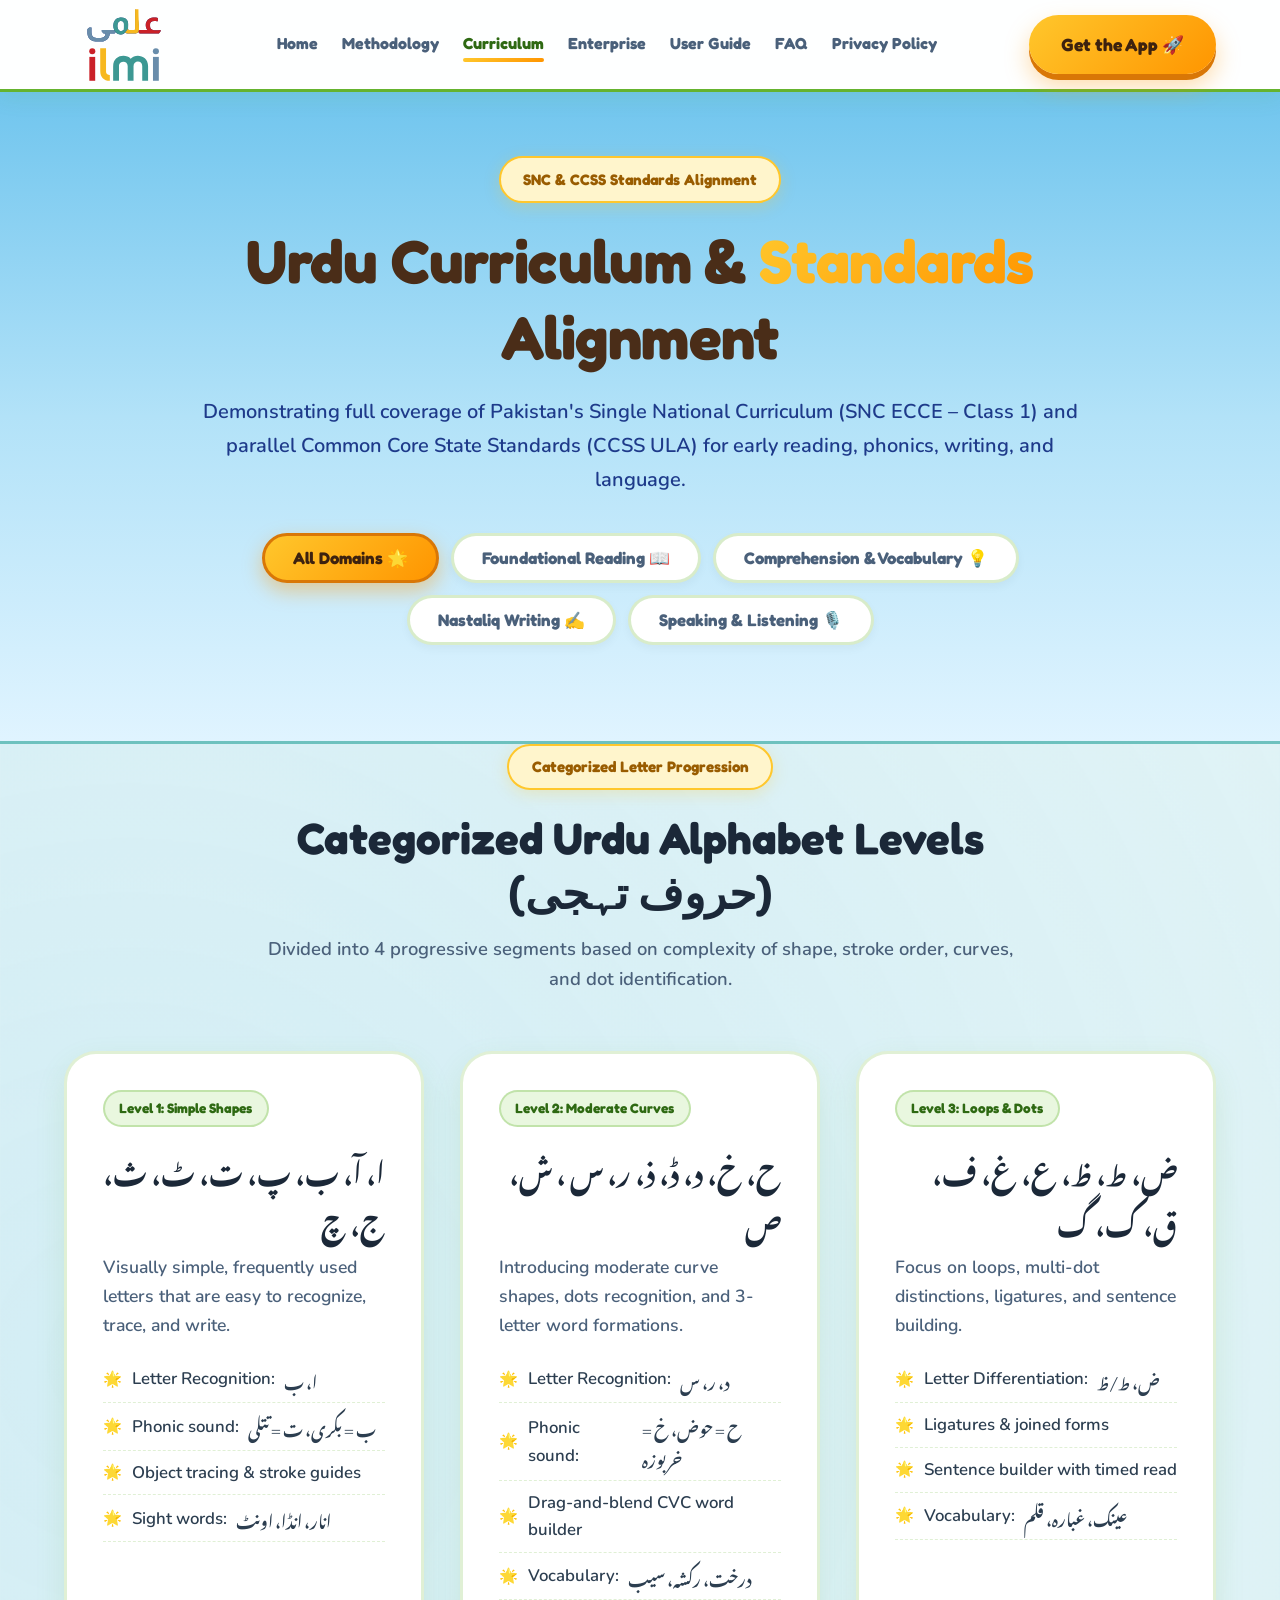
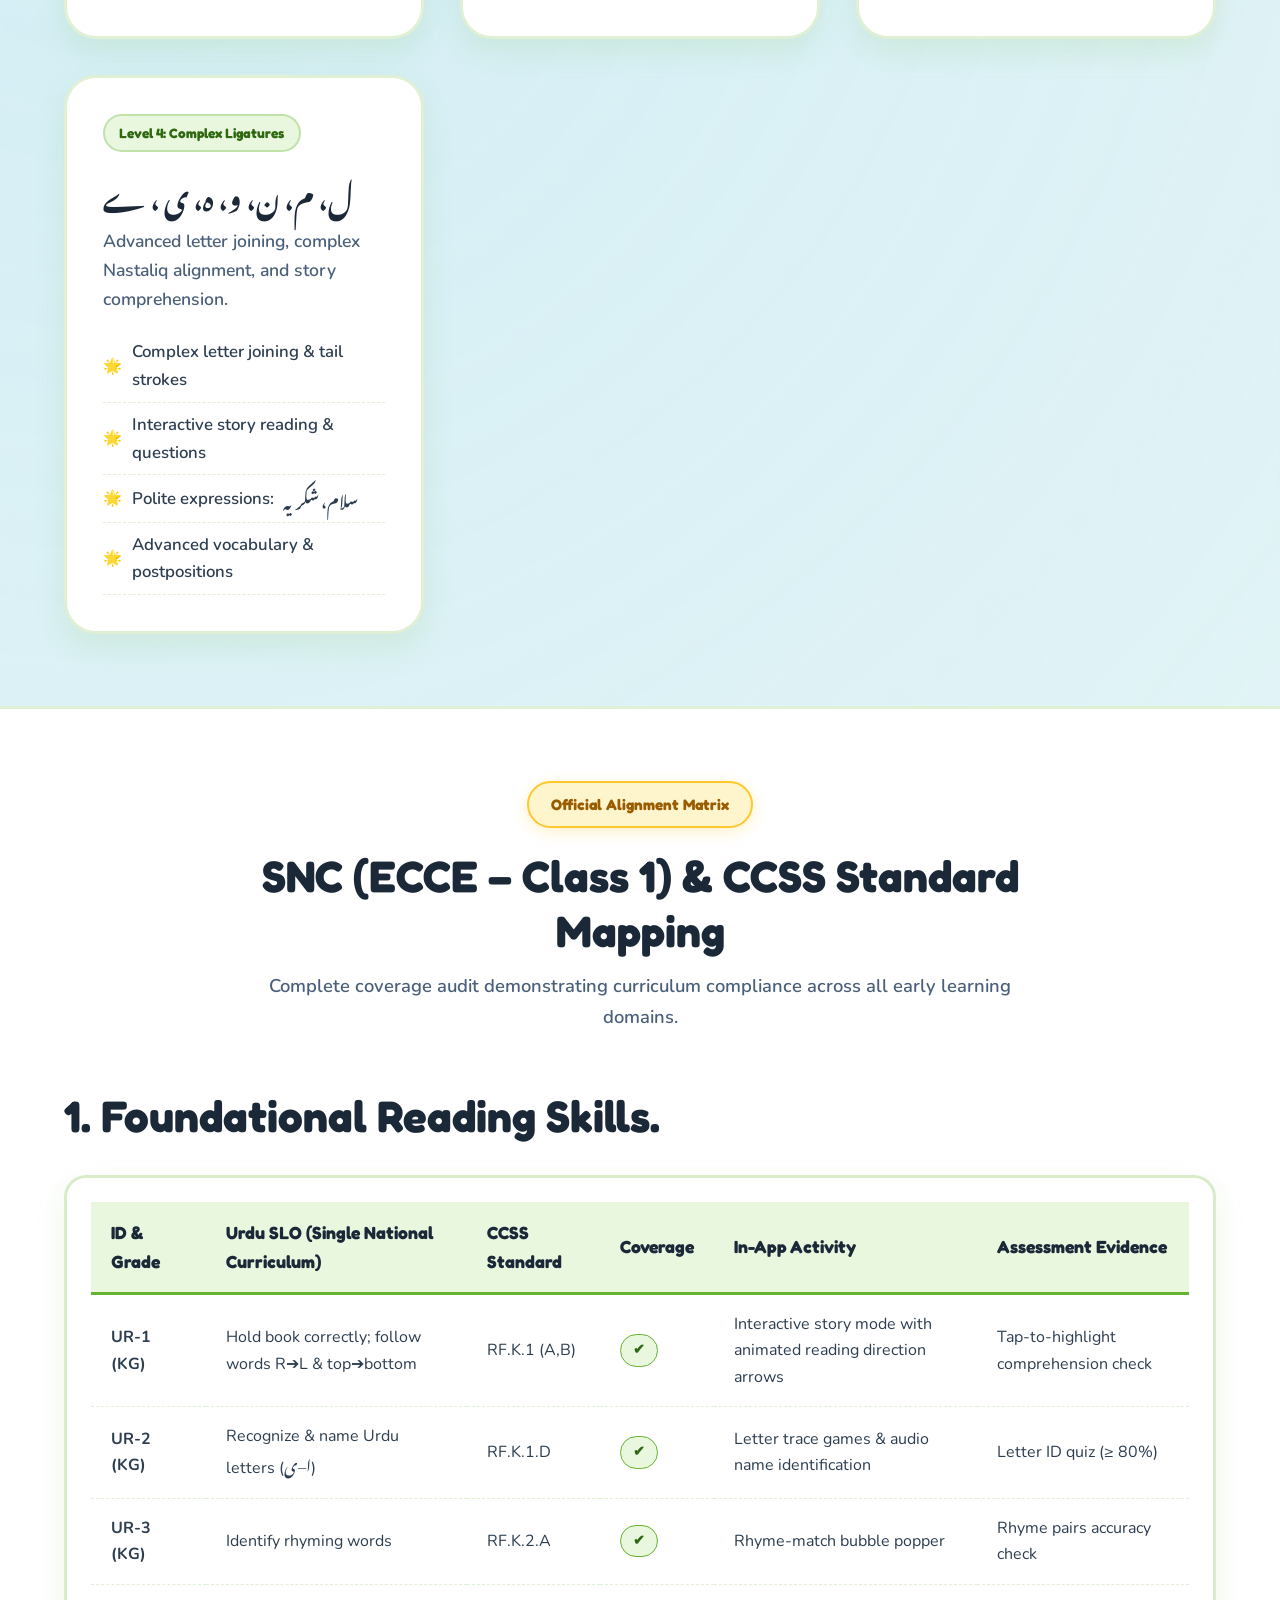
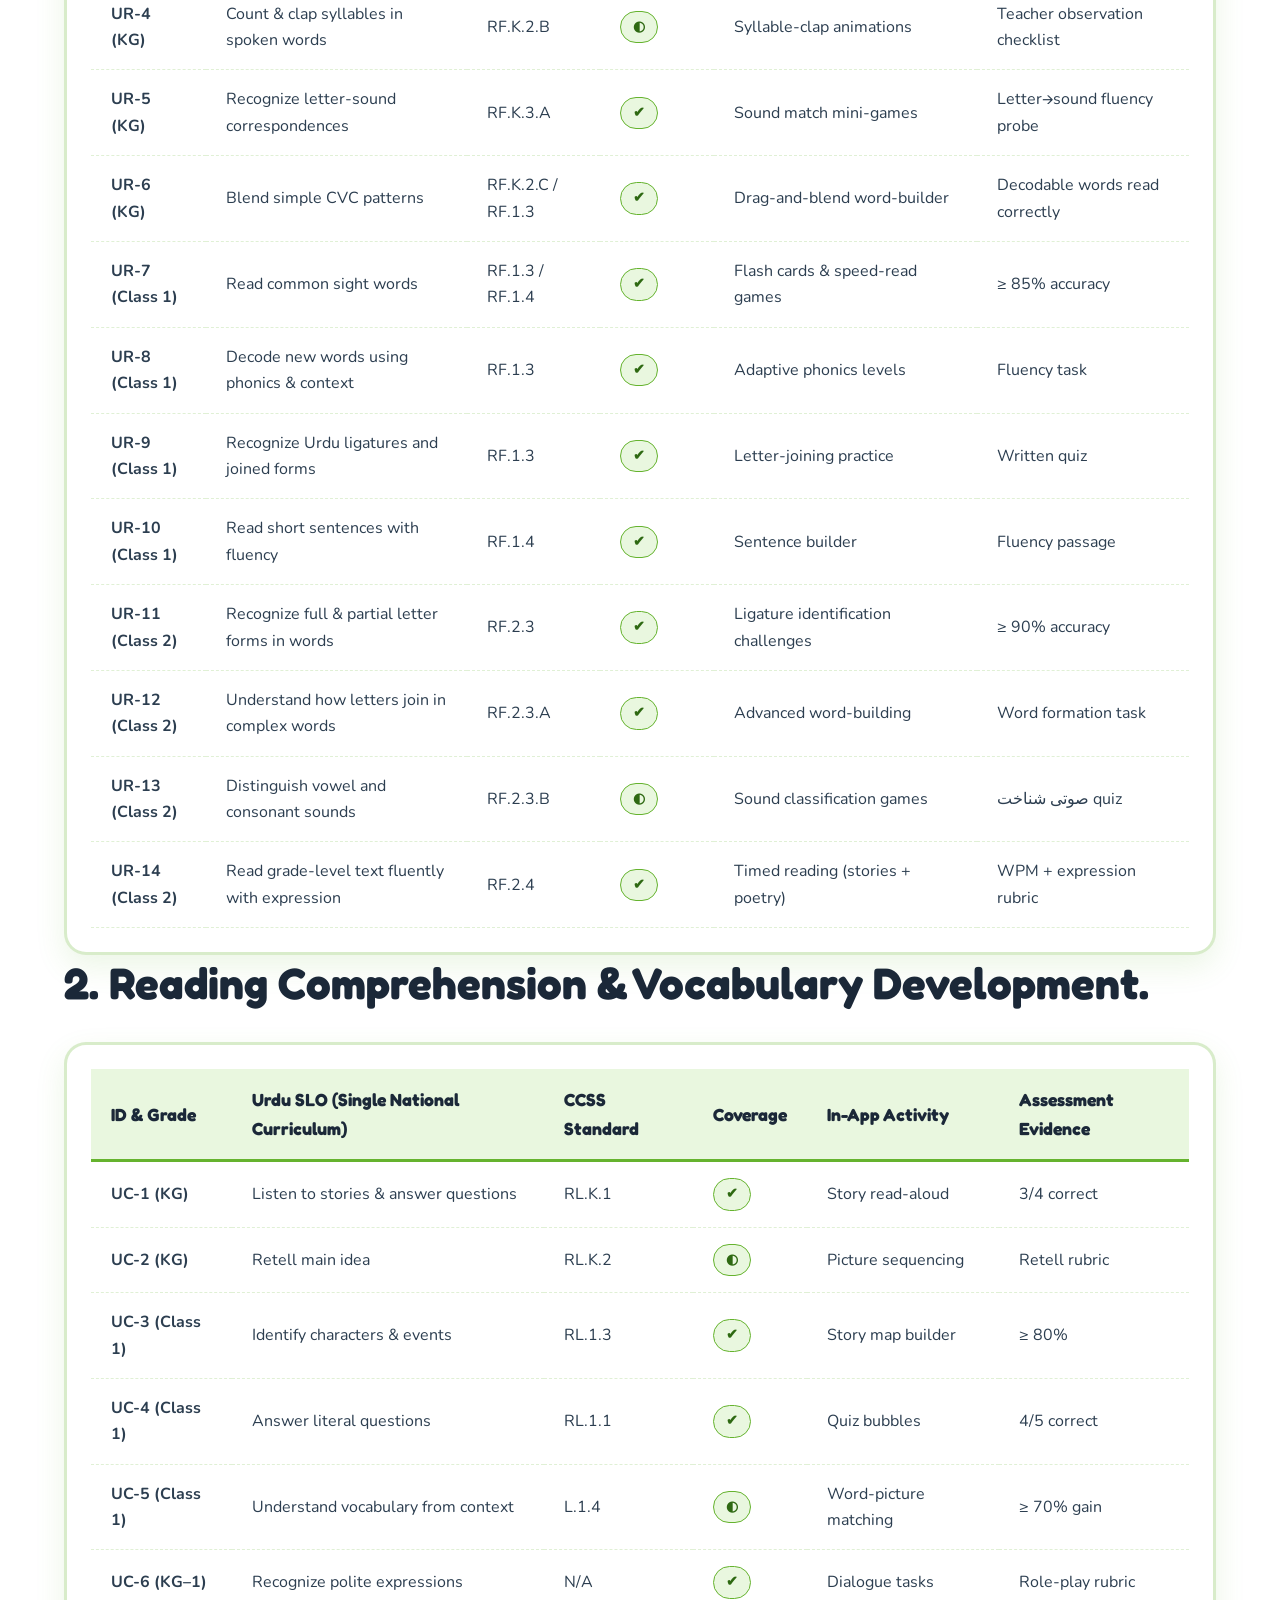
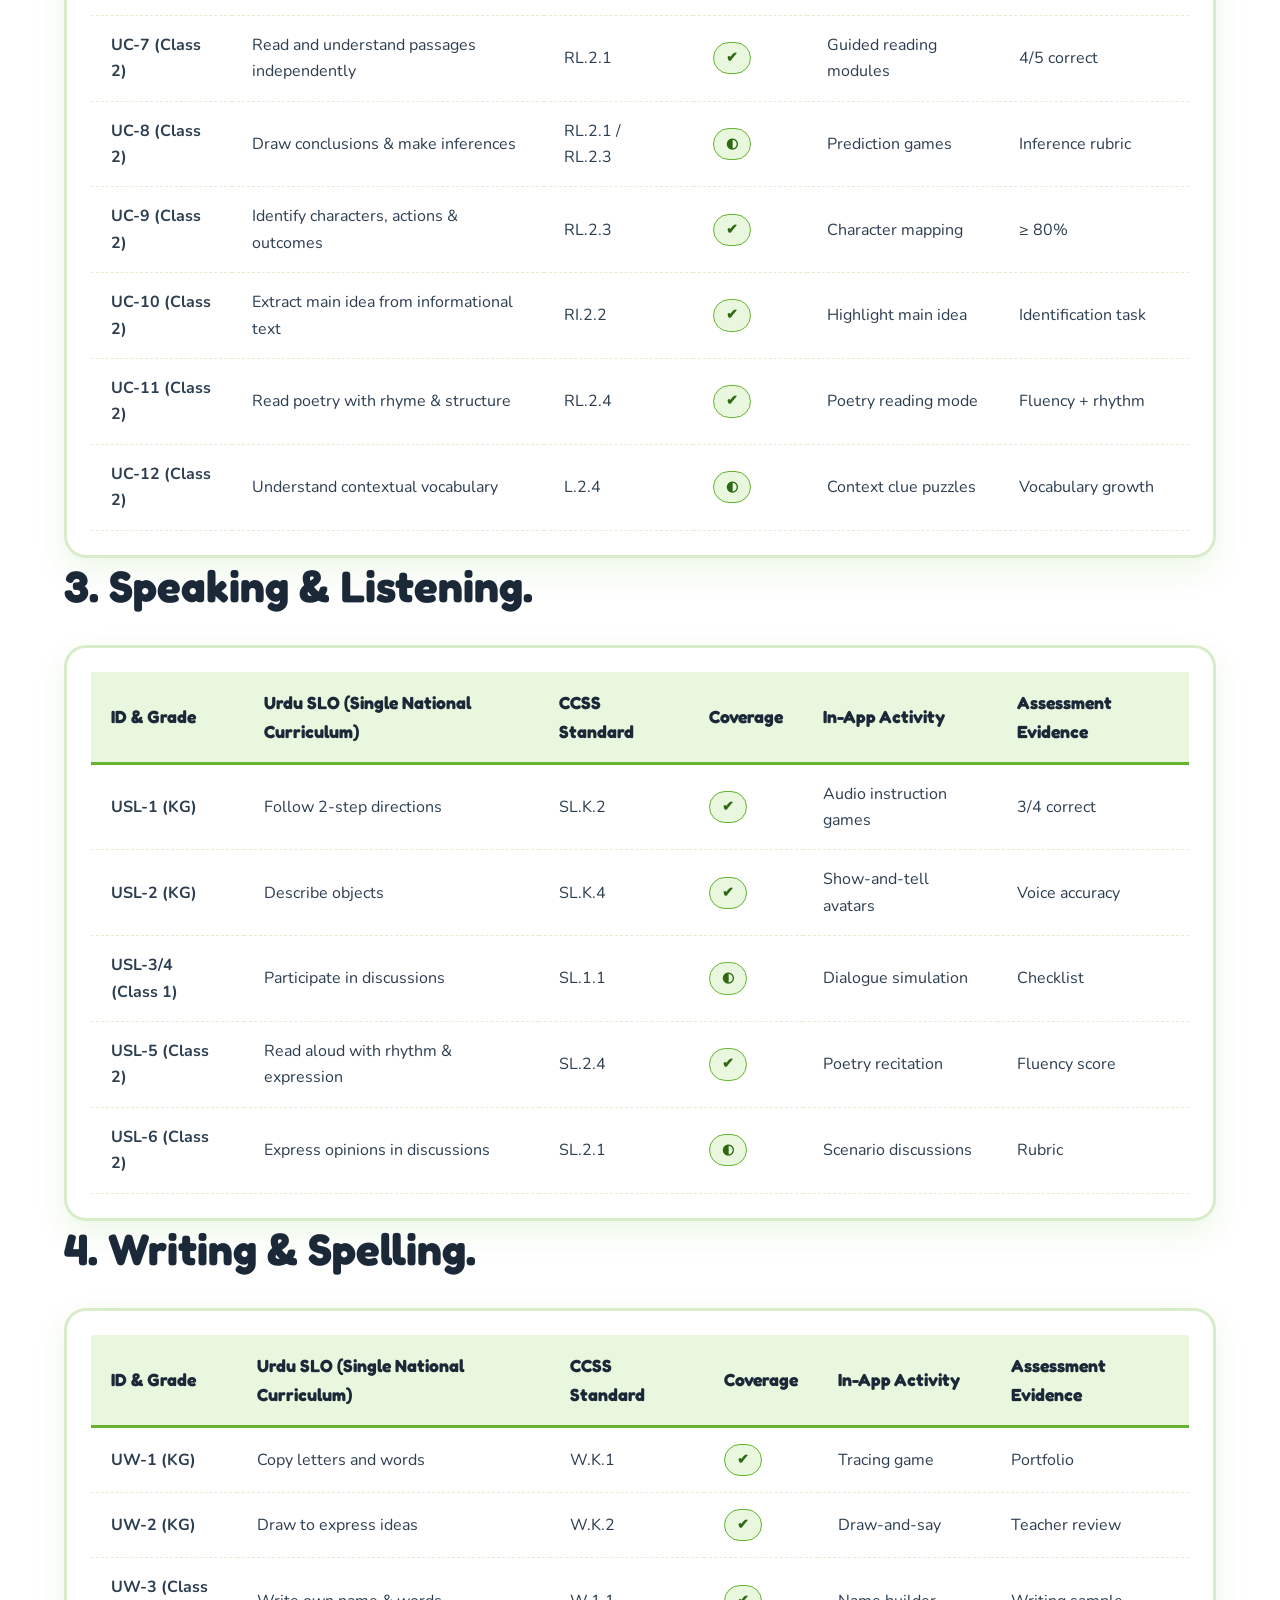
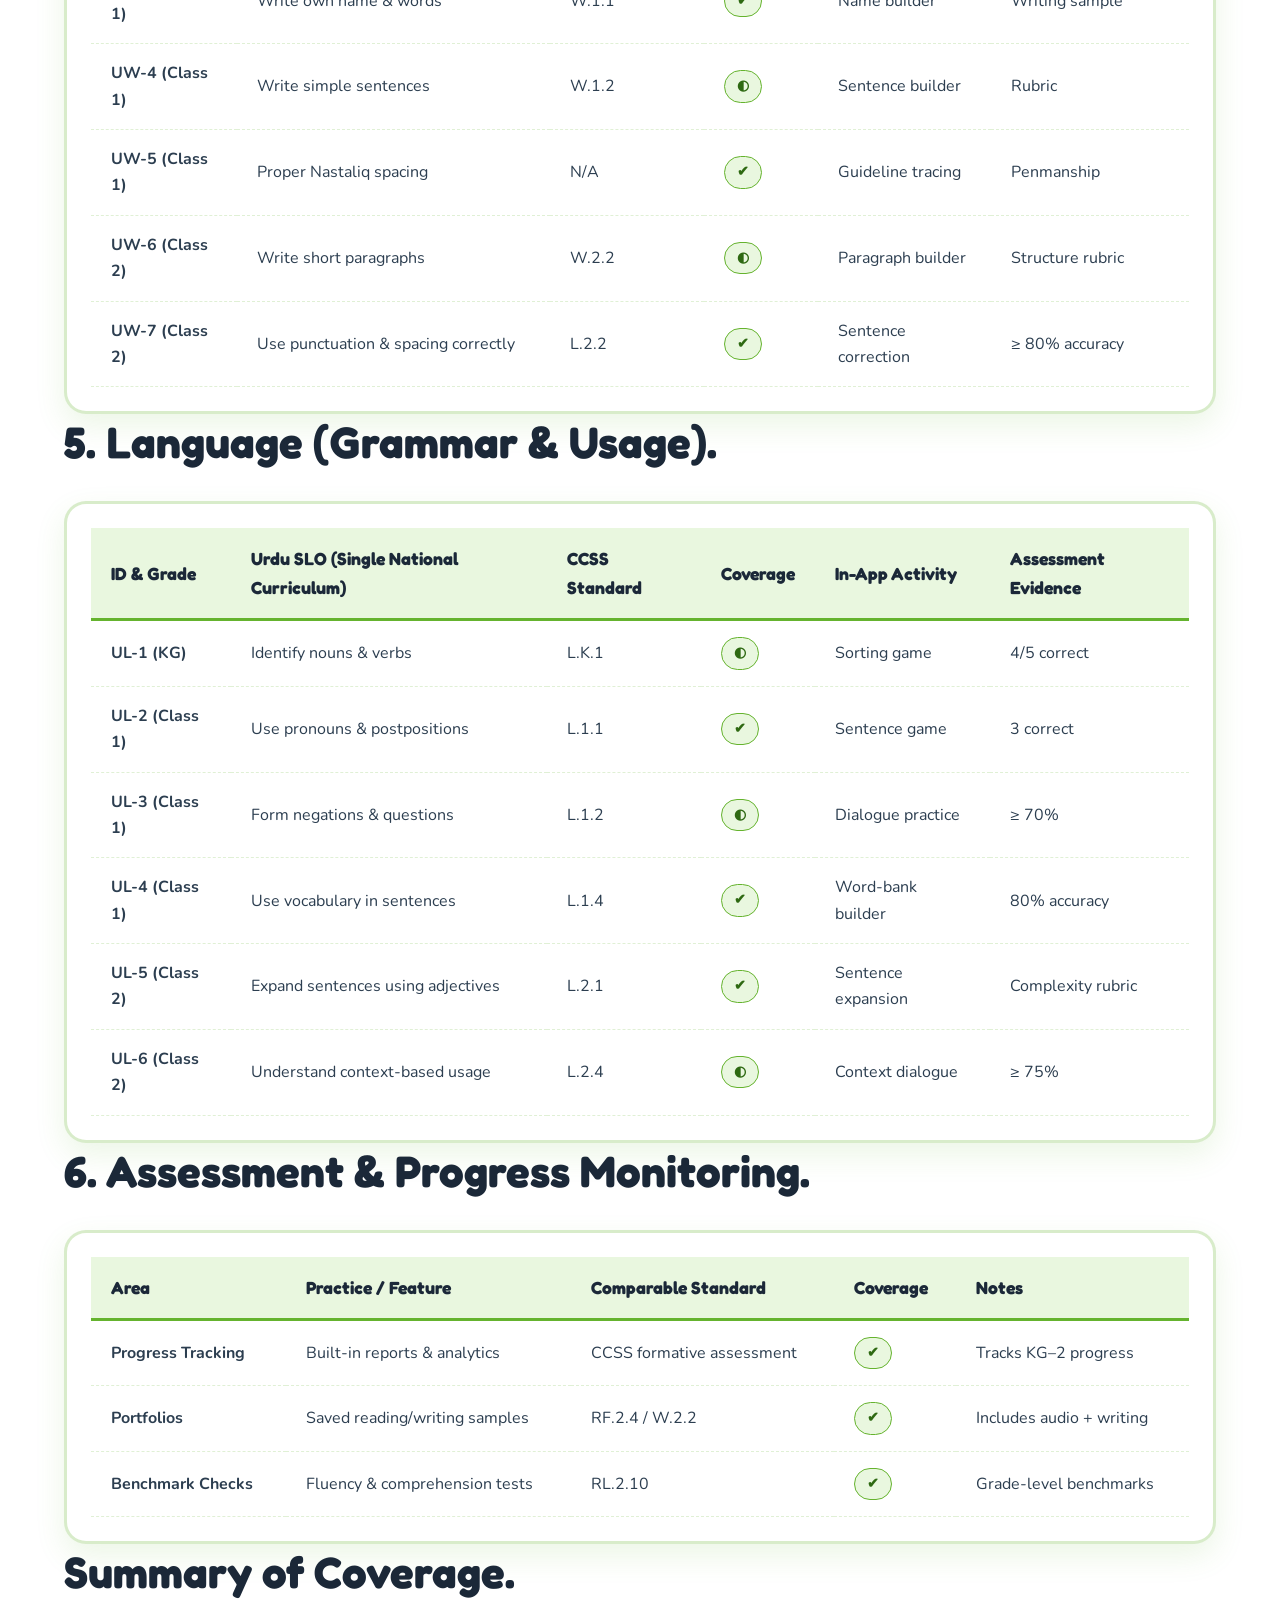
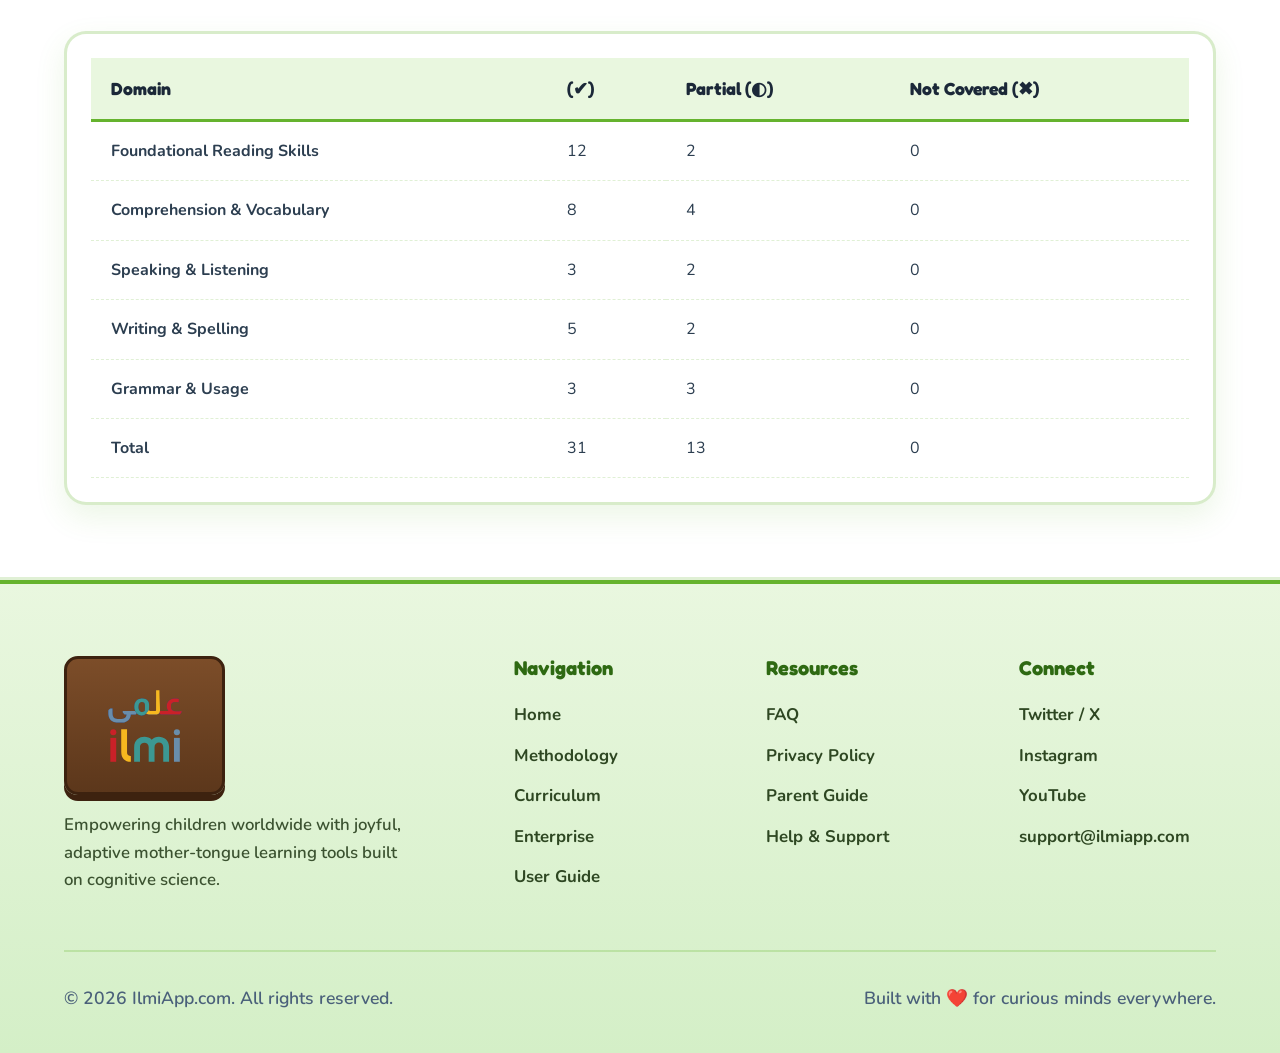
==== commit 7760c34f: "feat(ui): align website content and navigation with ILMI app Update the website to reflect the lates" ====
--- a/curriculum.html
+++ b/curriculum.html
@@ -48,6 +48,9 @@
         </nav>
 
         <div class="nav-actions">
+          <a href="index.html#download" class="btn btn-primary nav-desktop-cta"
+            >Get the App 🚀</a
+          >
           <button
             class="mobile-toggle"
             id="mobileToggle"
--- a/css/styles.css
+++ b/css/styles.css
@@ -326,6 +326,9 @@
   gap: 1.5rem;
   list-style: none;
 }
+
+.nav-mobile-cta { display: none; }
+.nav-desktop-cta { display: inline-flex; }
 
 .nav-links a {
   font-family: var(--font-display);
@@ -946,6 +949,7 @@
   .timeline-step { grid-template-columns: 1fr; }
   .footer-grid { grid-template-columns: 1fr; }
   .section-padding { padding: 3.5rem 0; }
-  .nav-mobile-cta { width: 100%; }
+  .nav-mobile-cta { display: block; width: 100%; text-align: center; }
   .nav-mobile-cta .btn { width: 100%; justify-content: center; }
-}
+  .nav-desktop-cta { display: none; }
+}
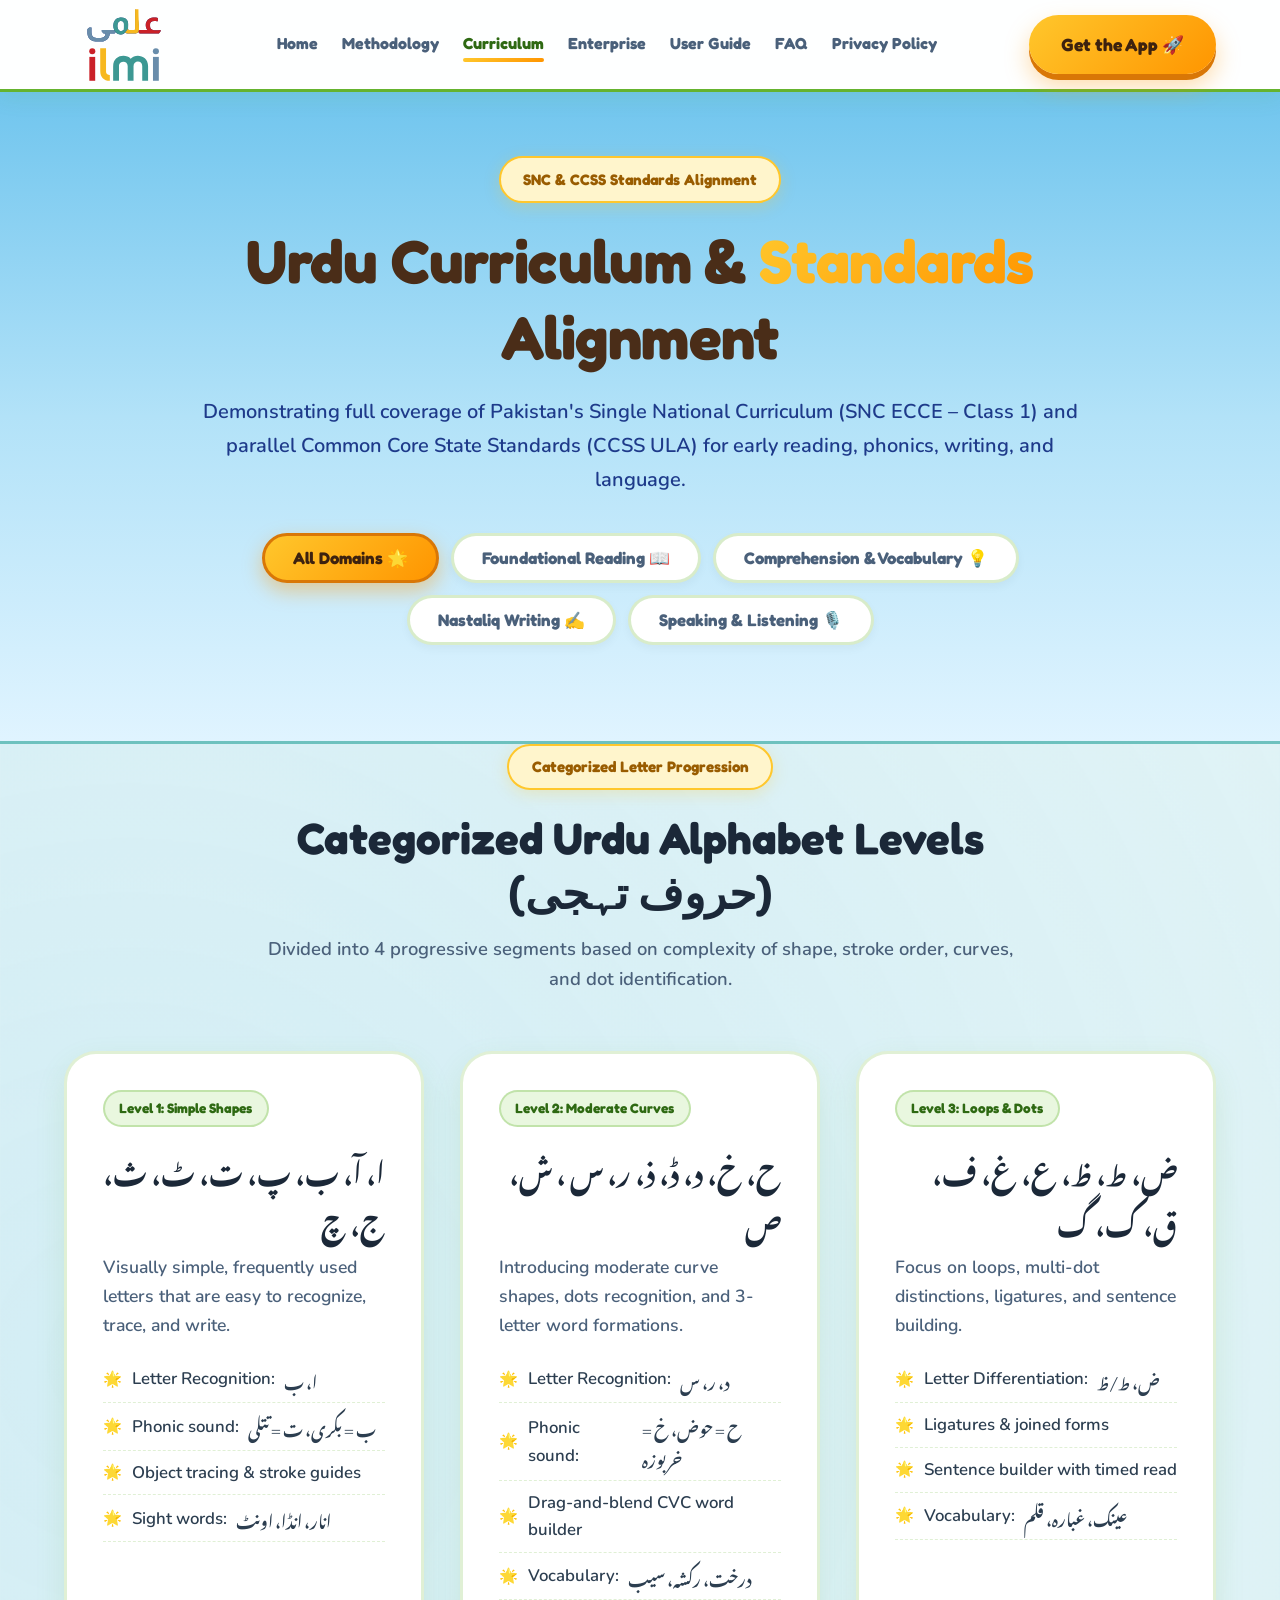
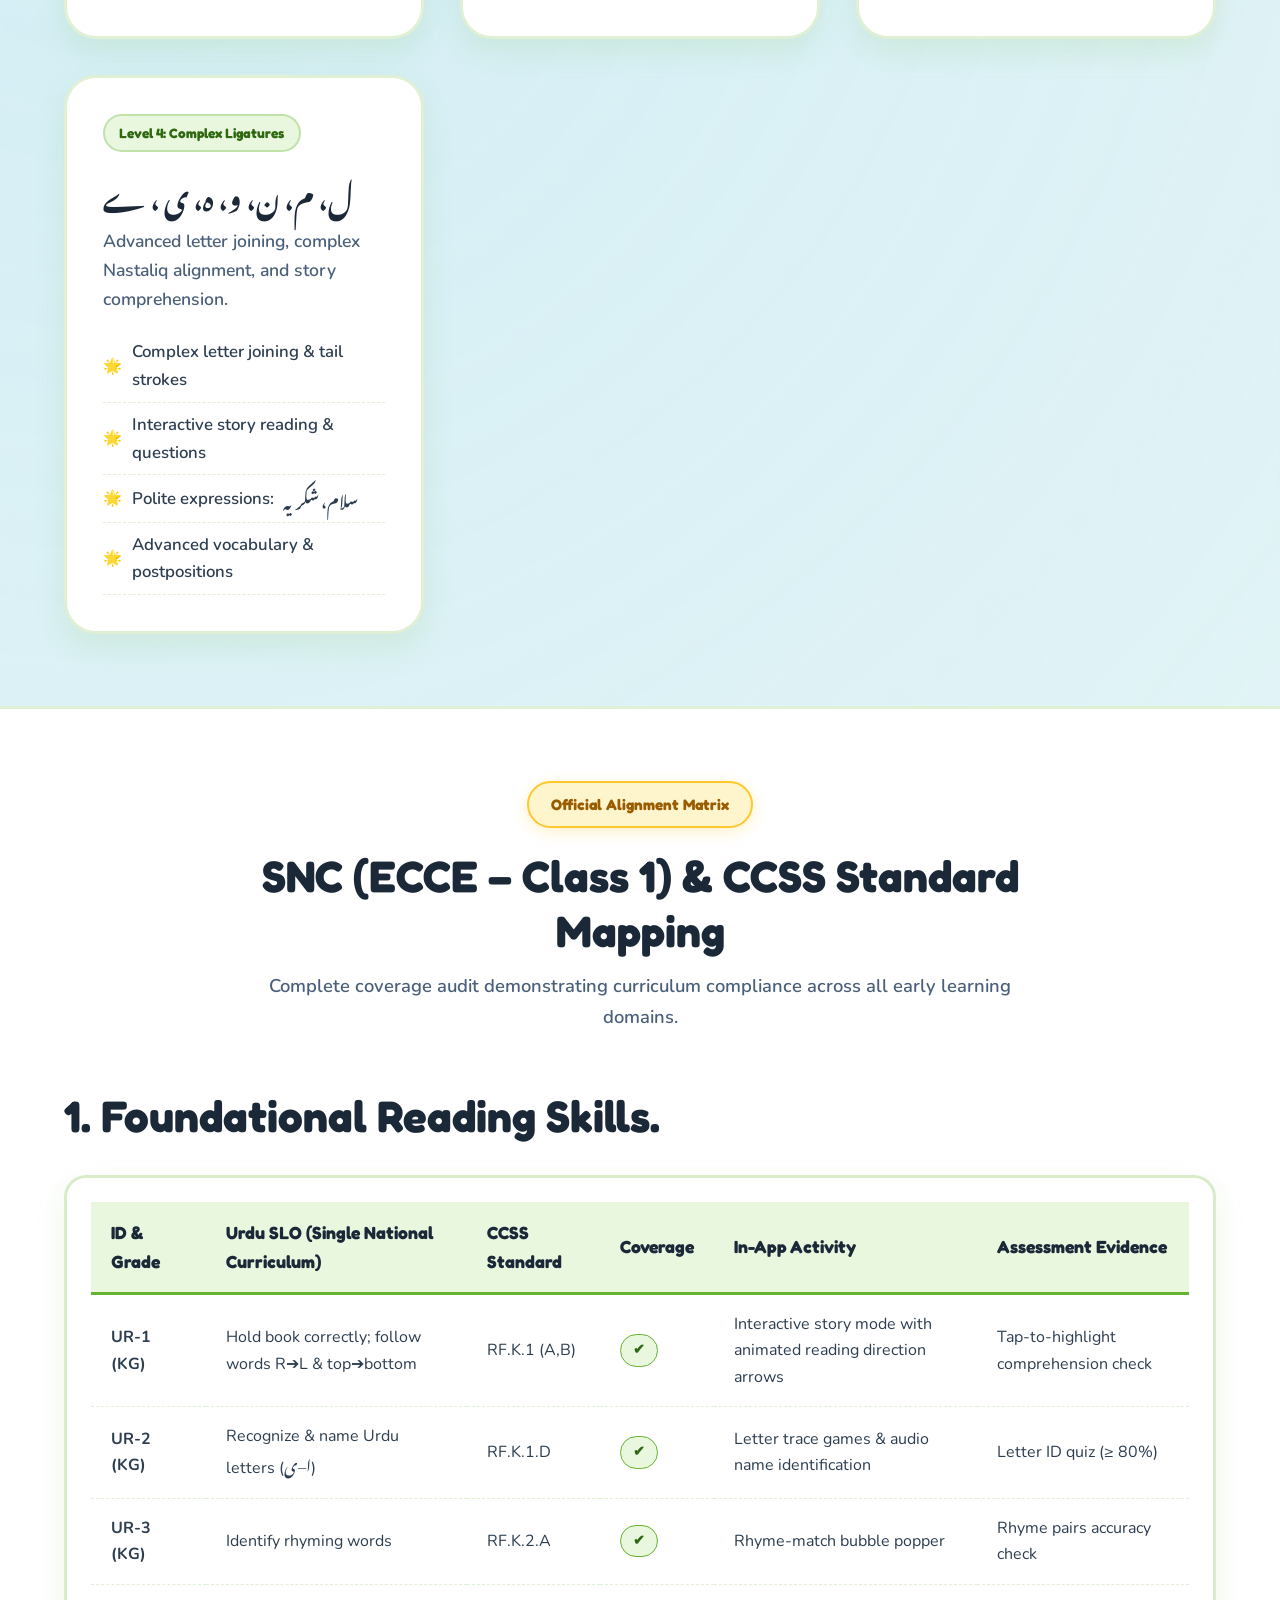
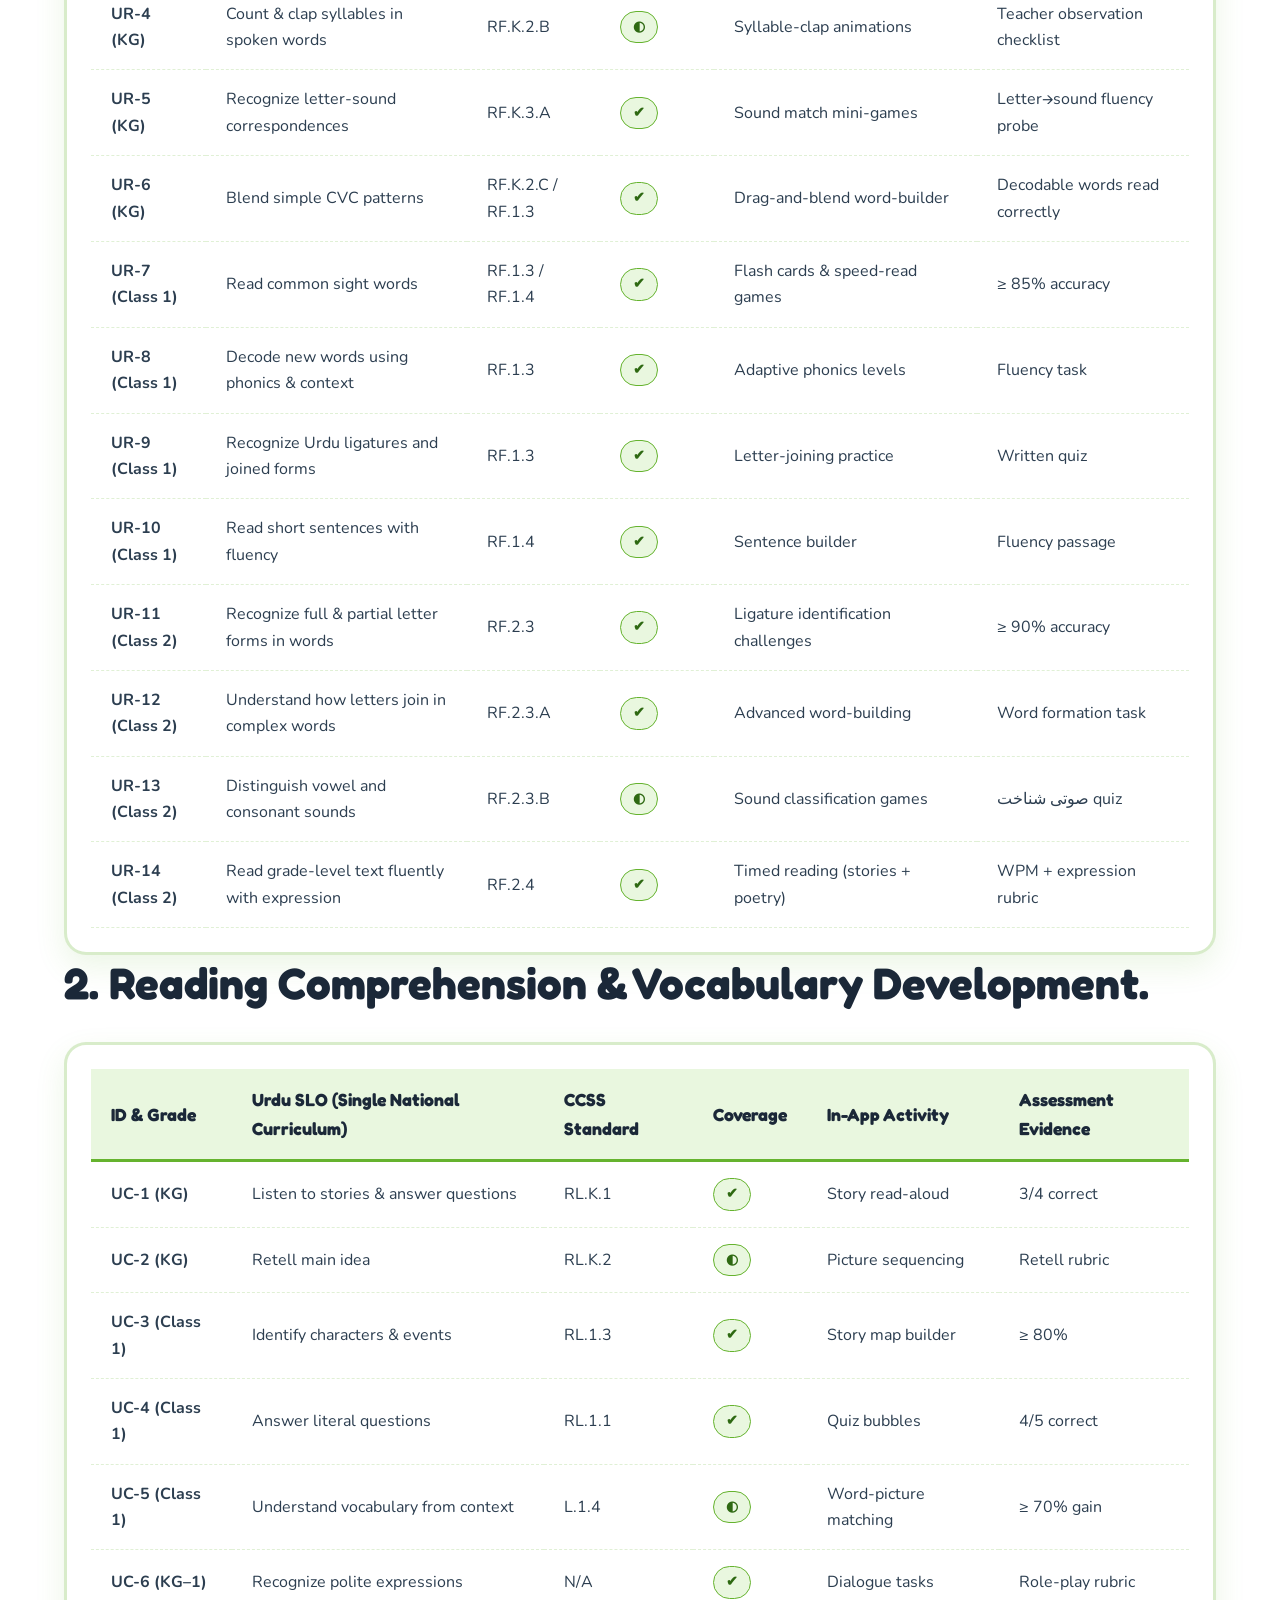
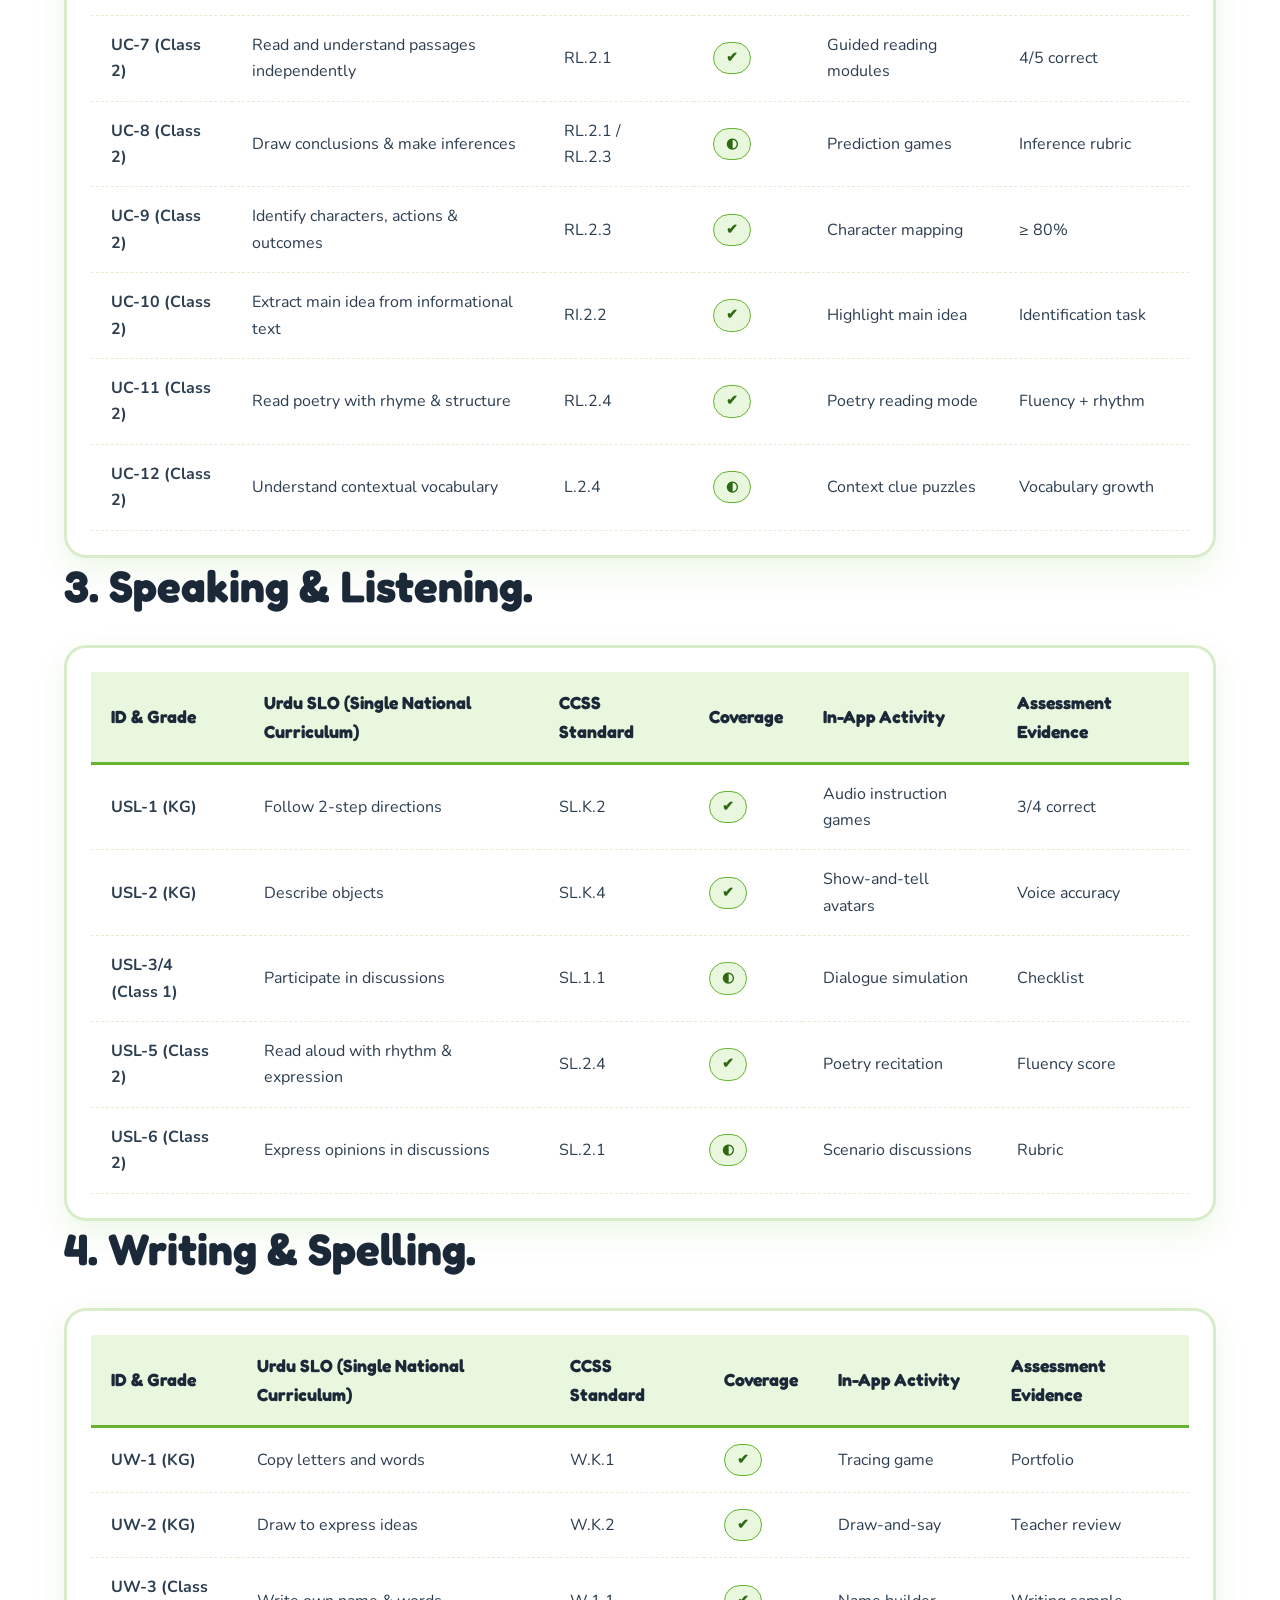
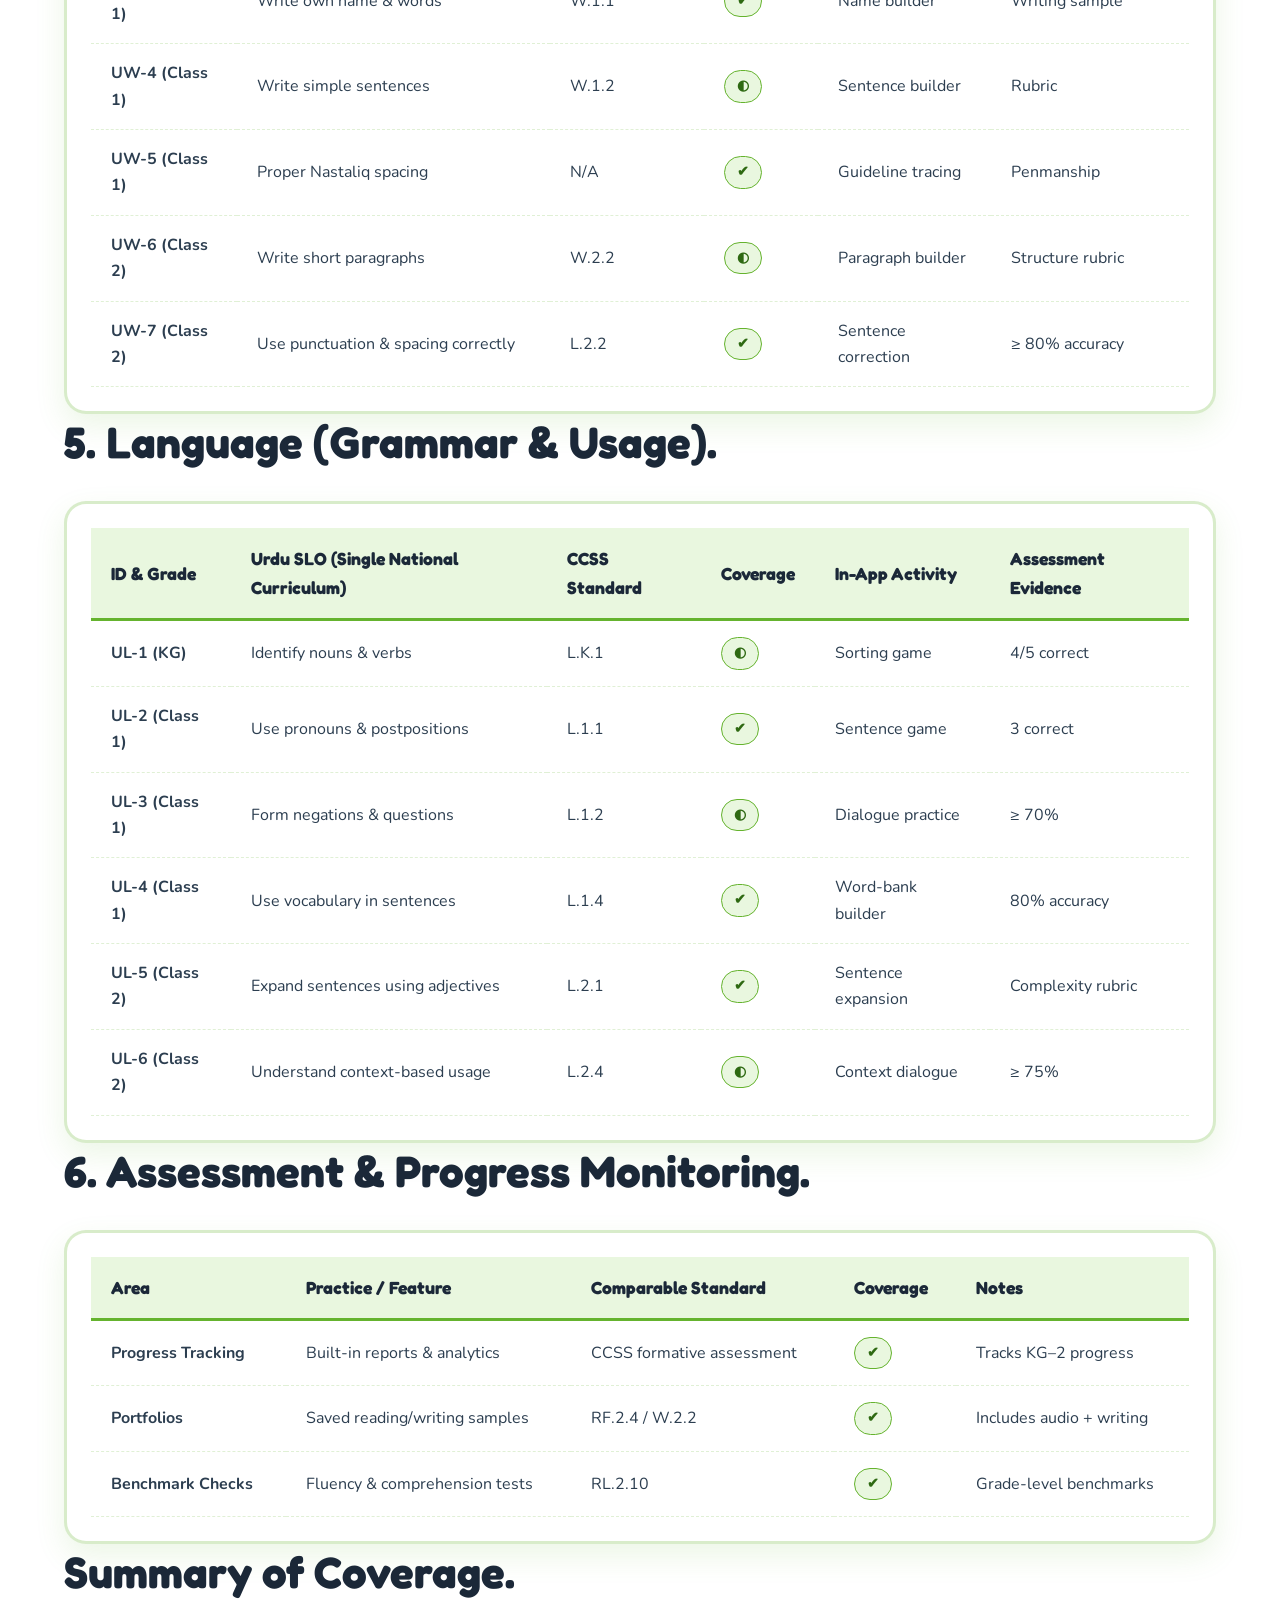
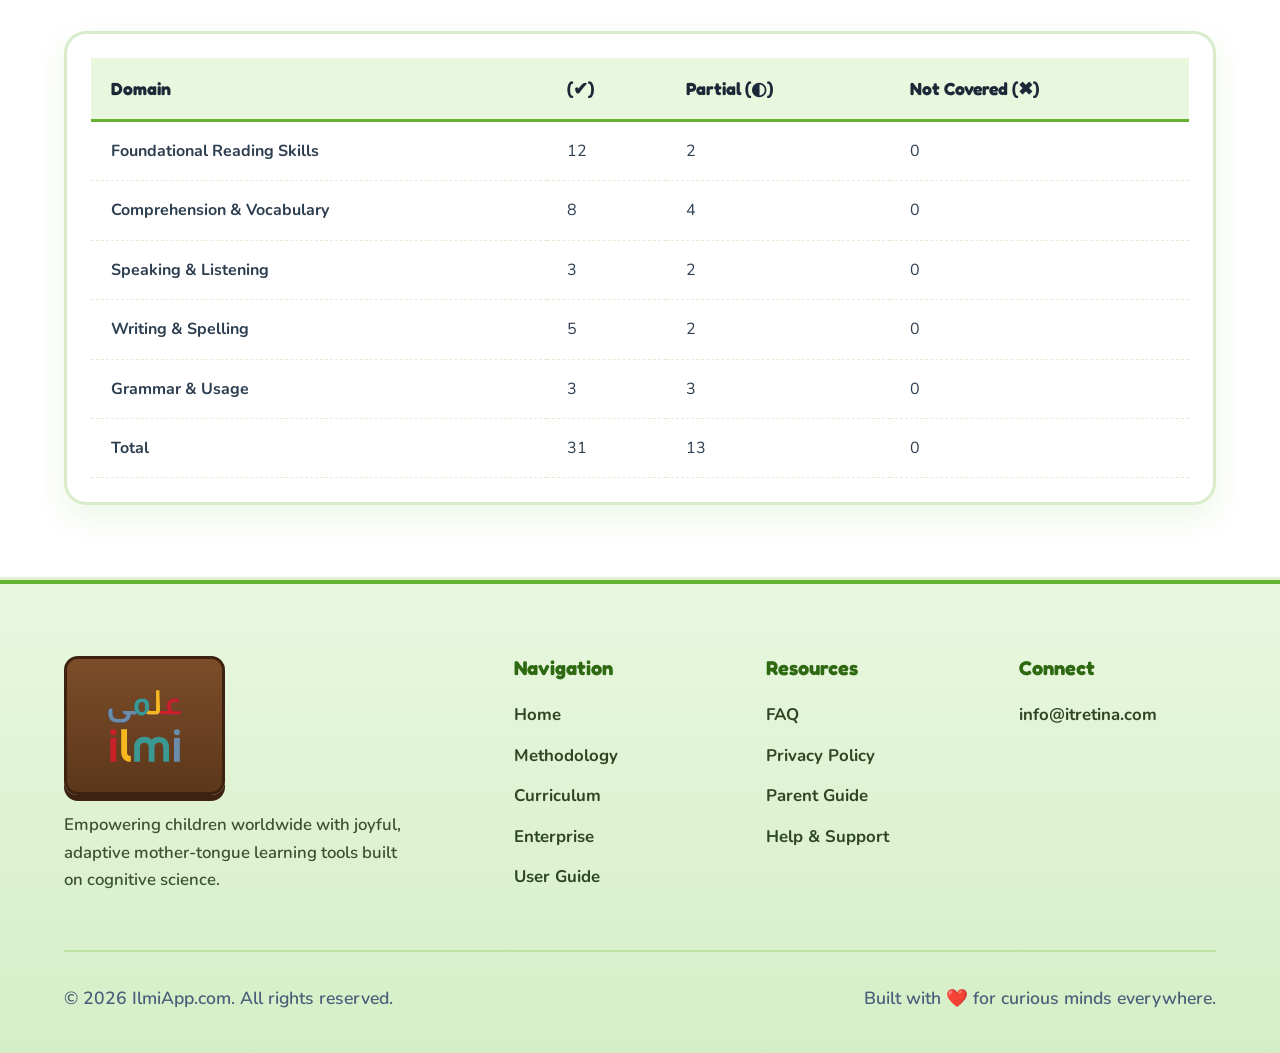
==== commit 3eaca39c: "refactor(ui): update contact information and clean up privacy policy Update the footer contact infor" ====
--- a/curriculum.html
+++ b/curriculum.html
@@ -934,12 +934,7 @@
           <div class="footer-col">
             <h4>Connect</h4>
             <ul>
-              <li><a href="#">Twitter / X</a></li>
-              <li><a href="#">Instagram</a></li>
-              <li><a href="#">YouTube</a></li>
-              <li>
-                <a href="mailto:support@ilmiapp.com">support@ilmiapp.com</a>
-              </li>
+              <li><a href="#">info@itretina.com</a></li>
             </ul>
           </div>
         </div>
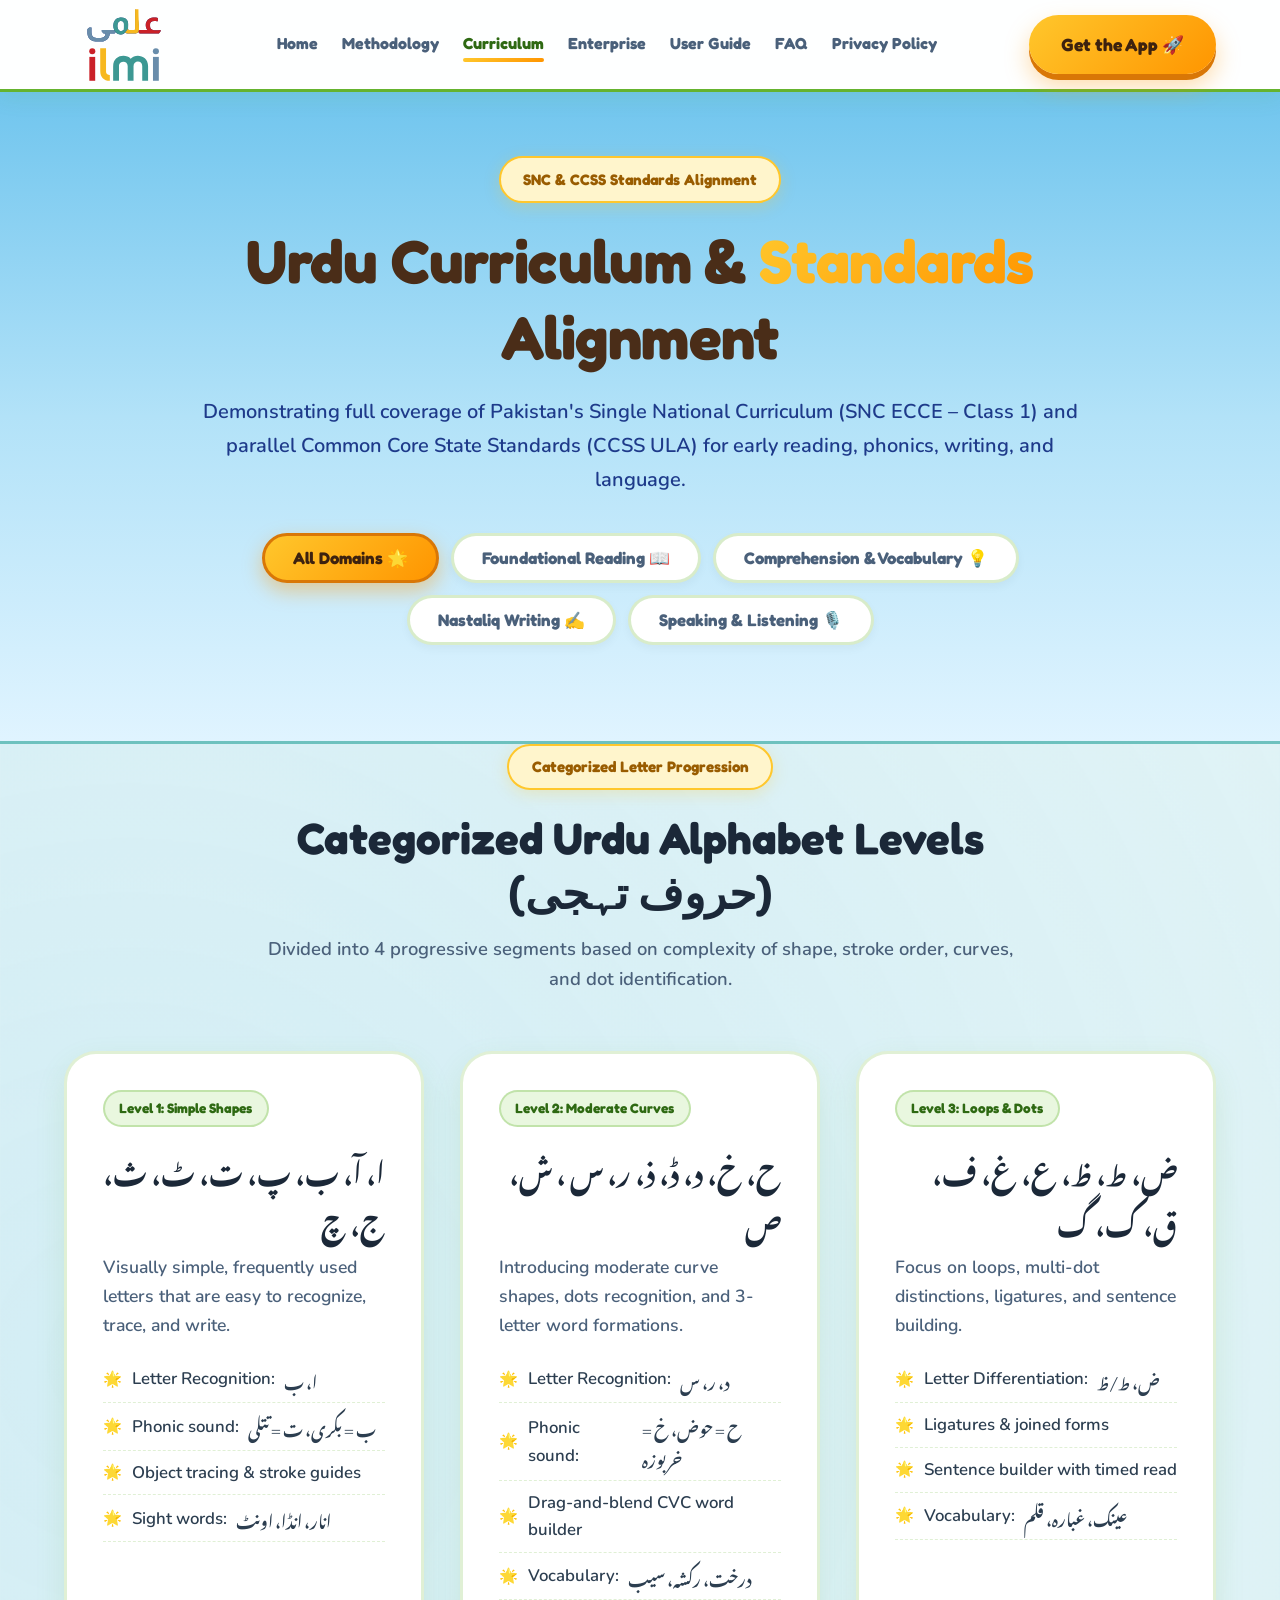
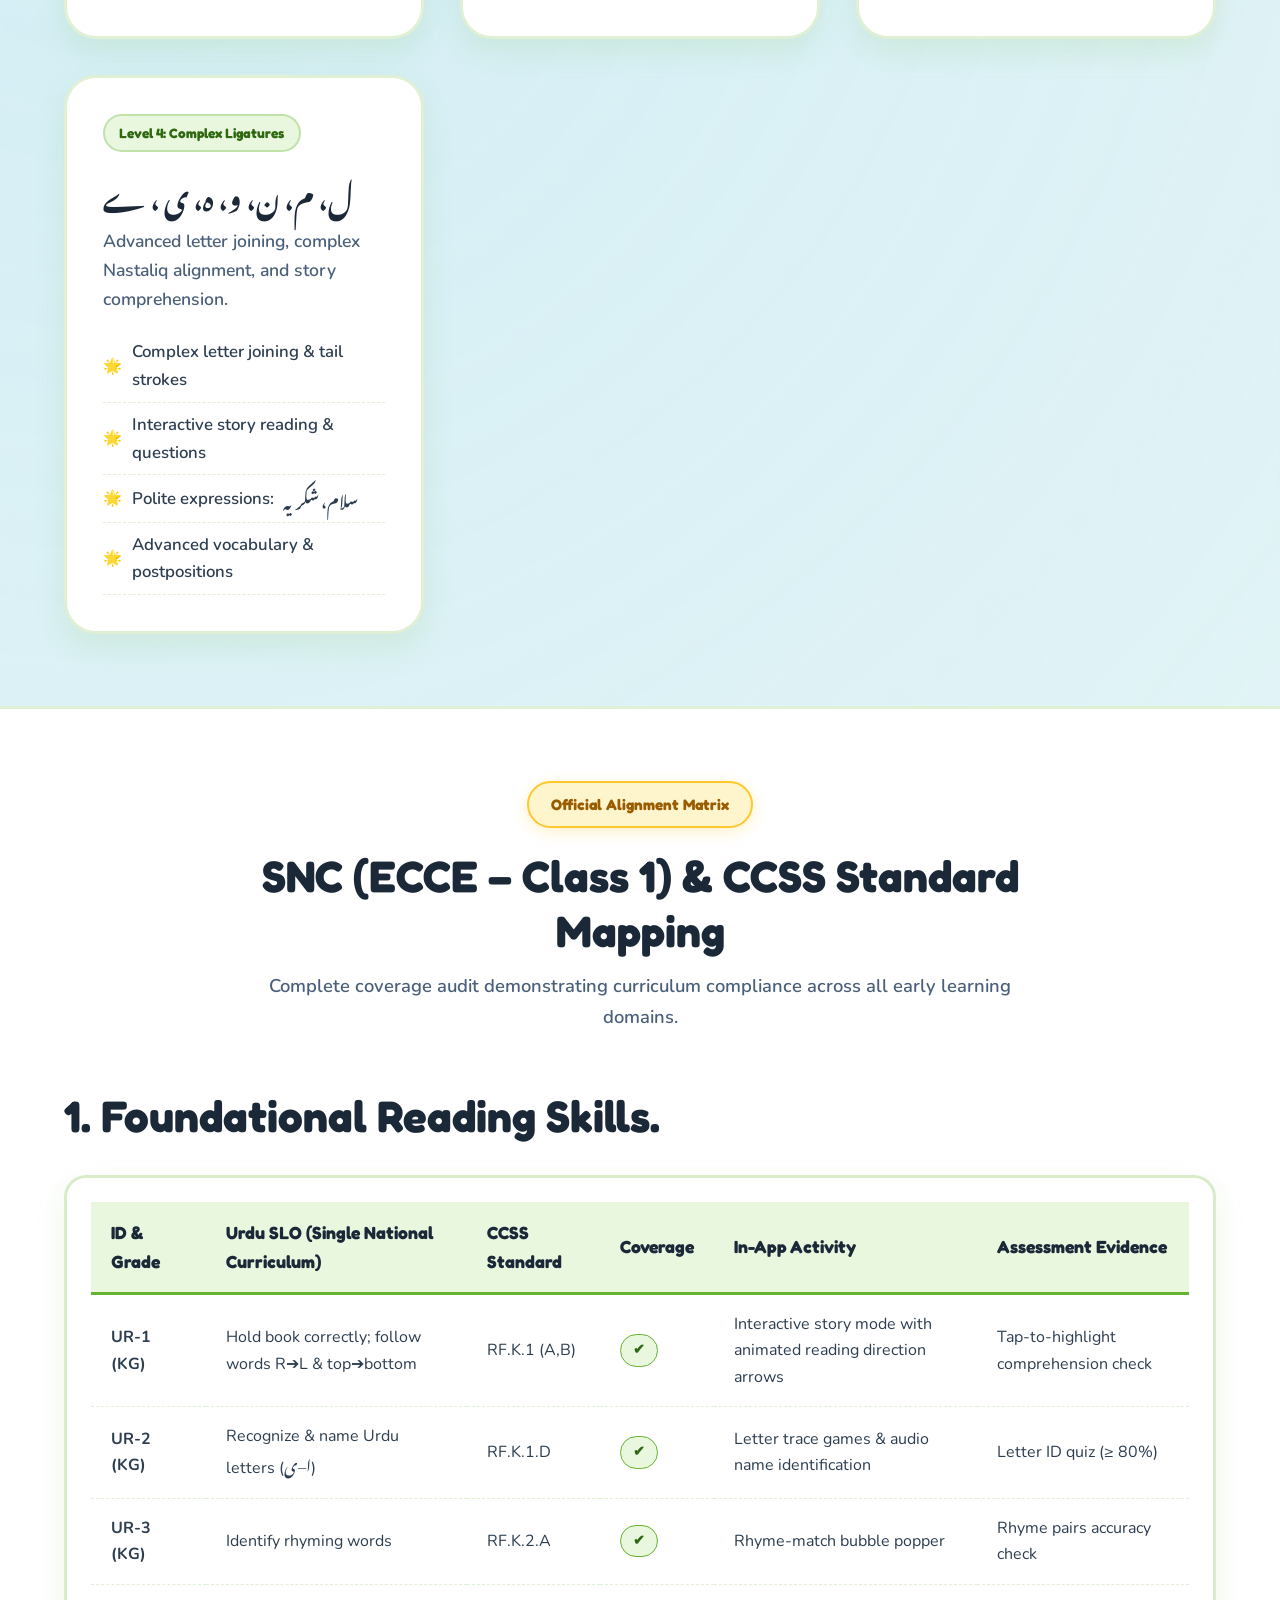
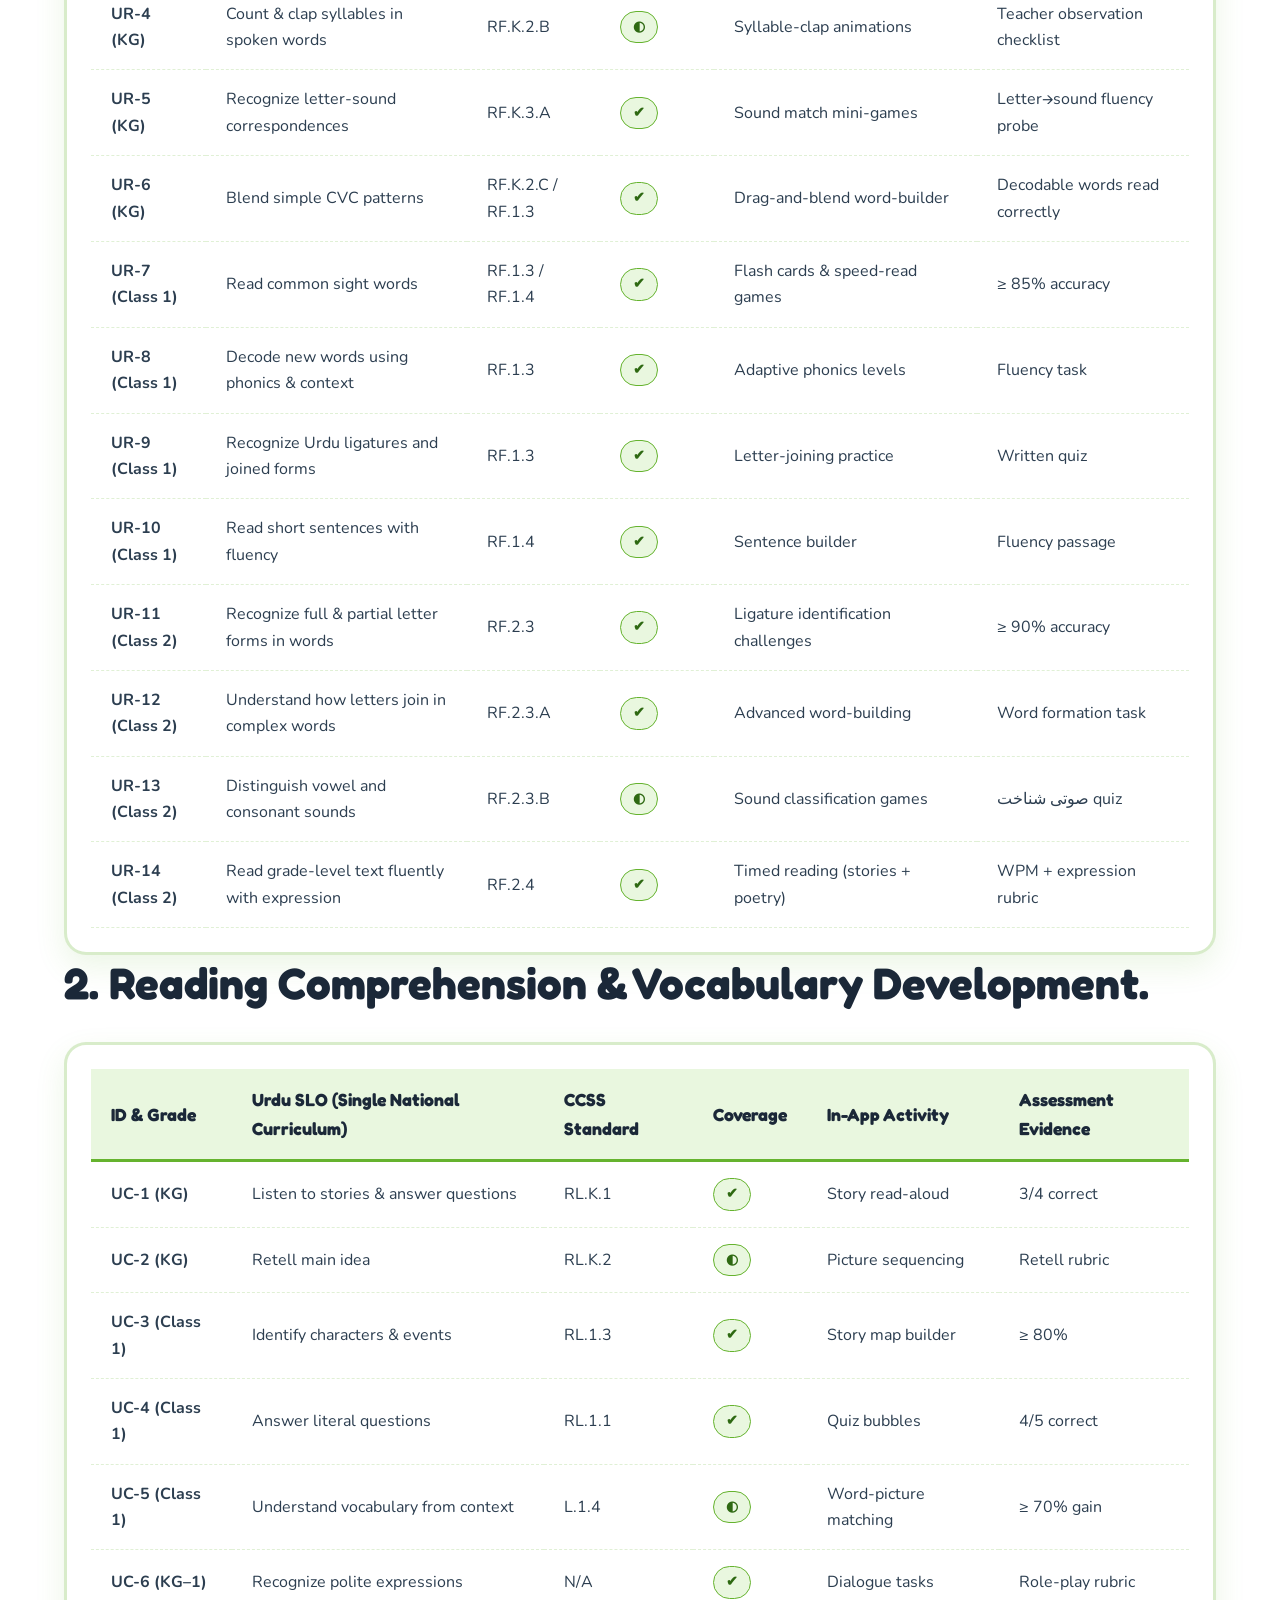
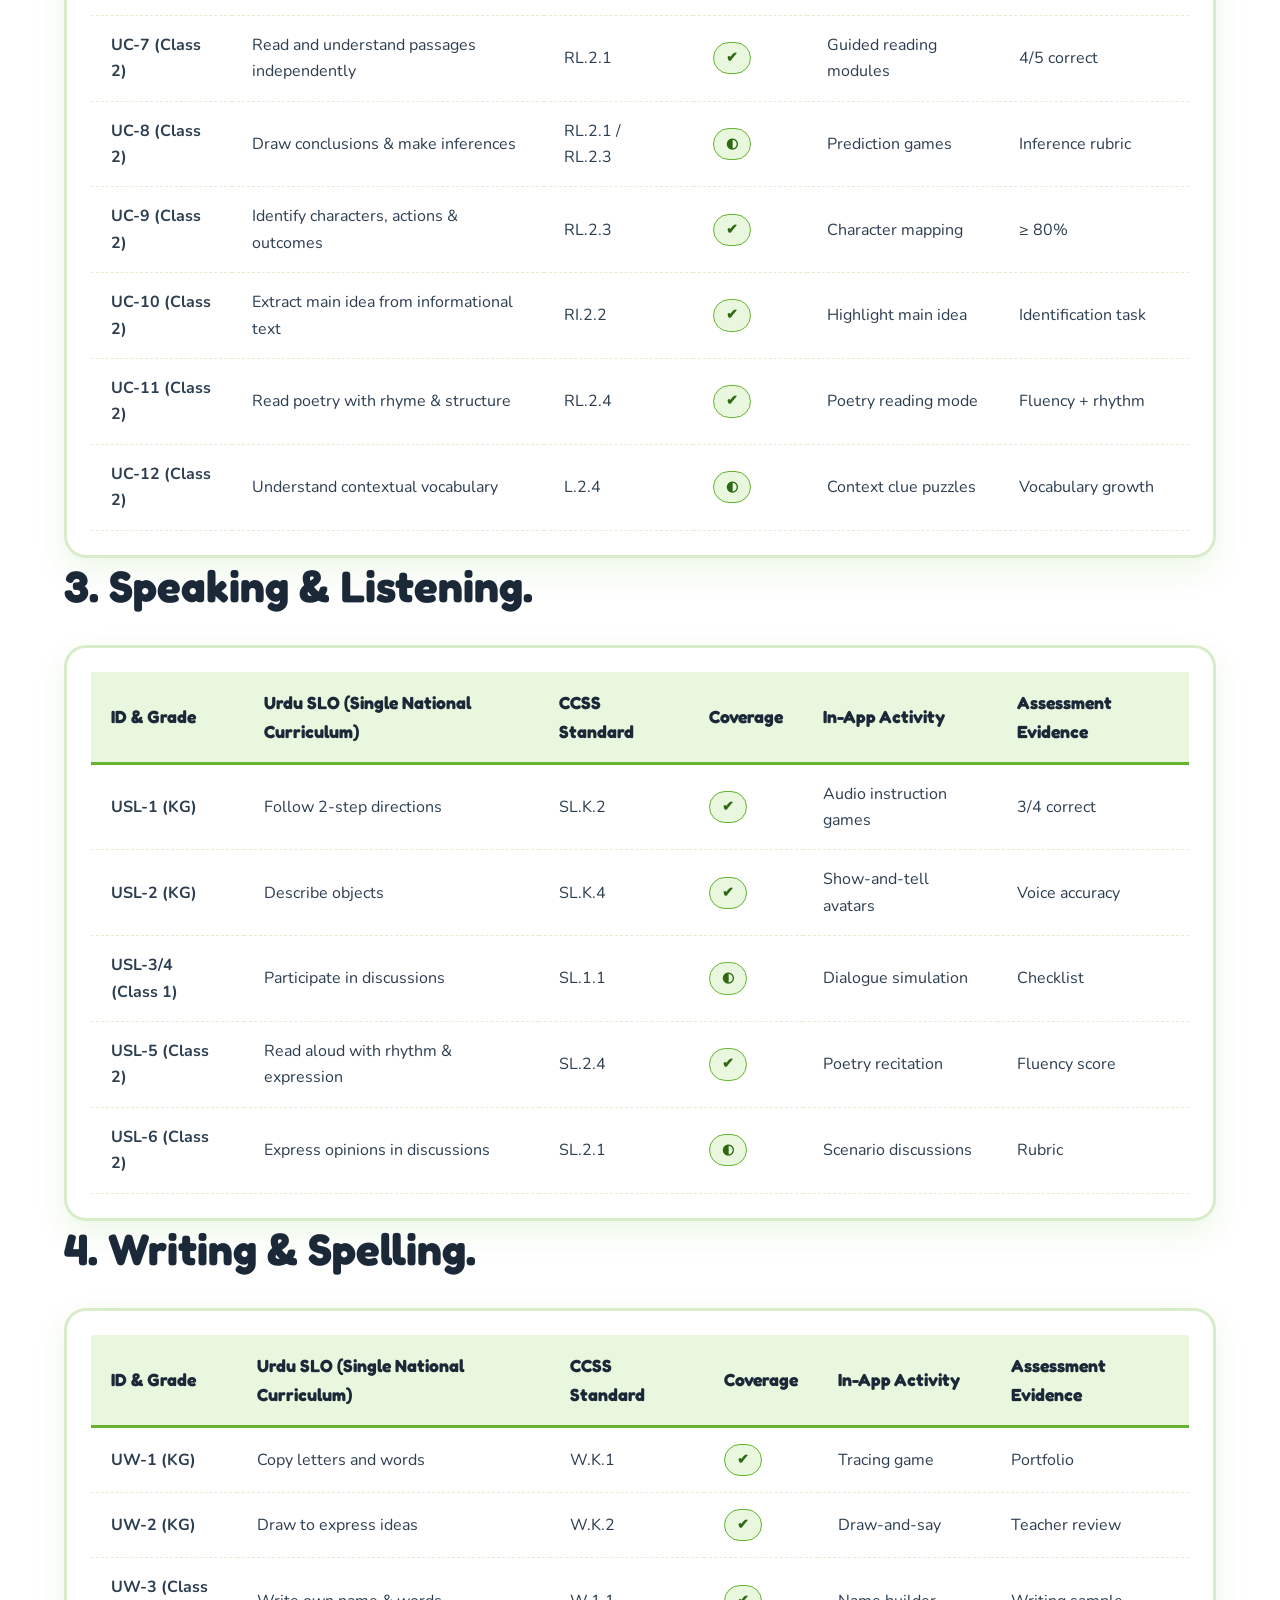
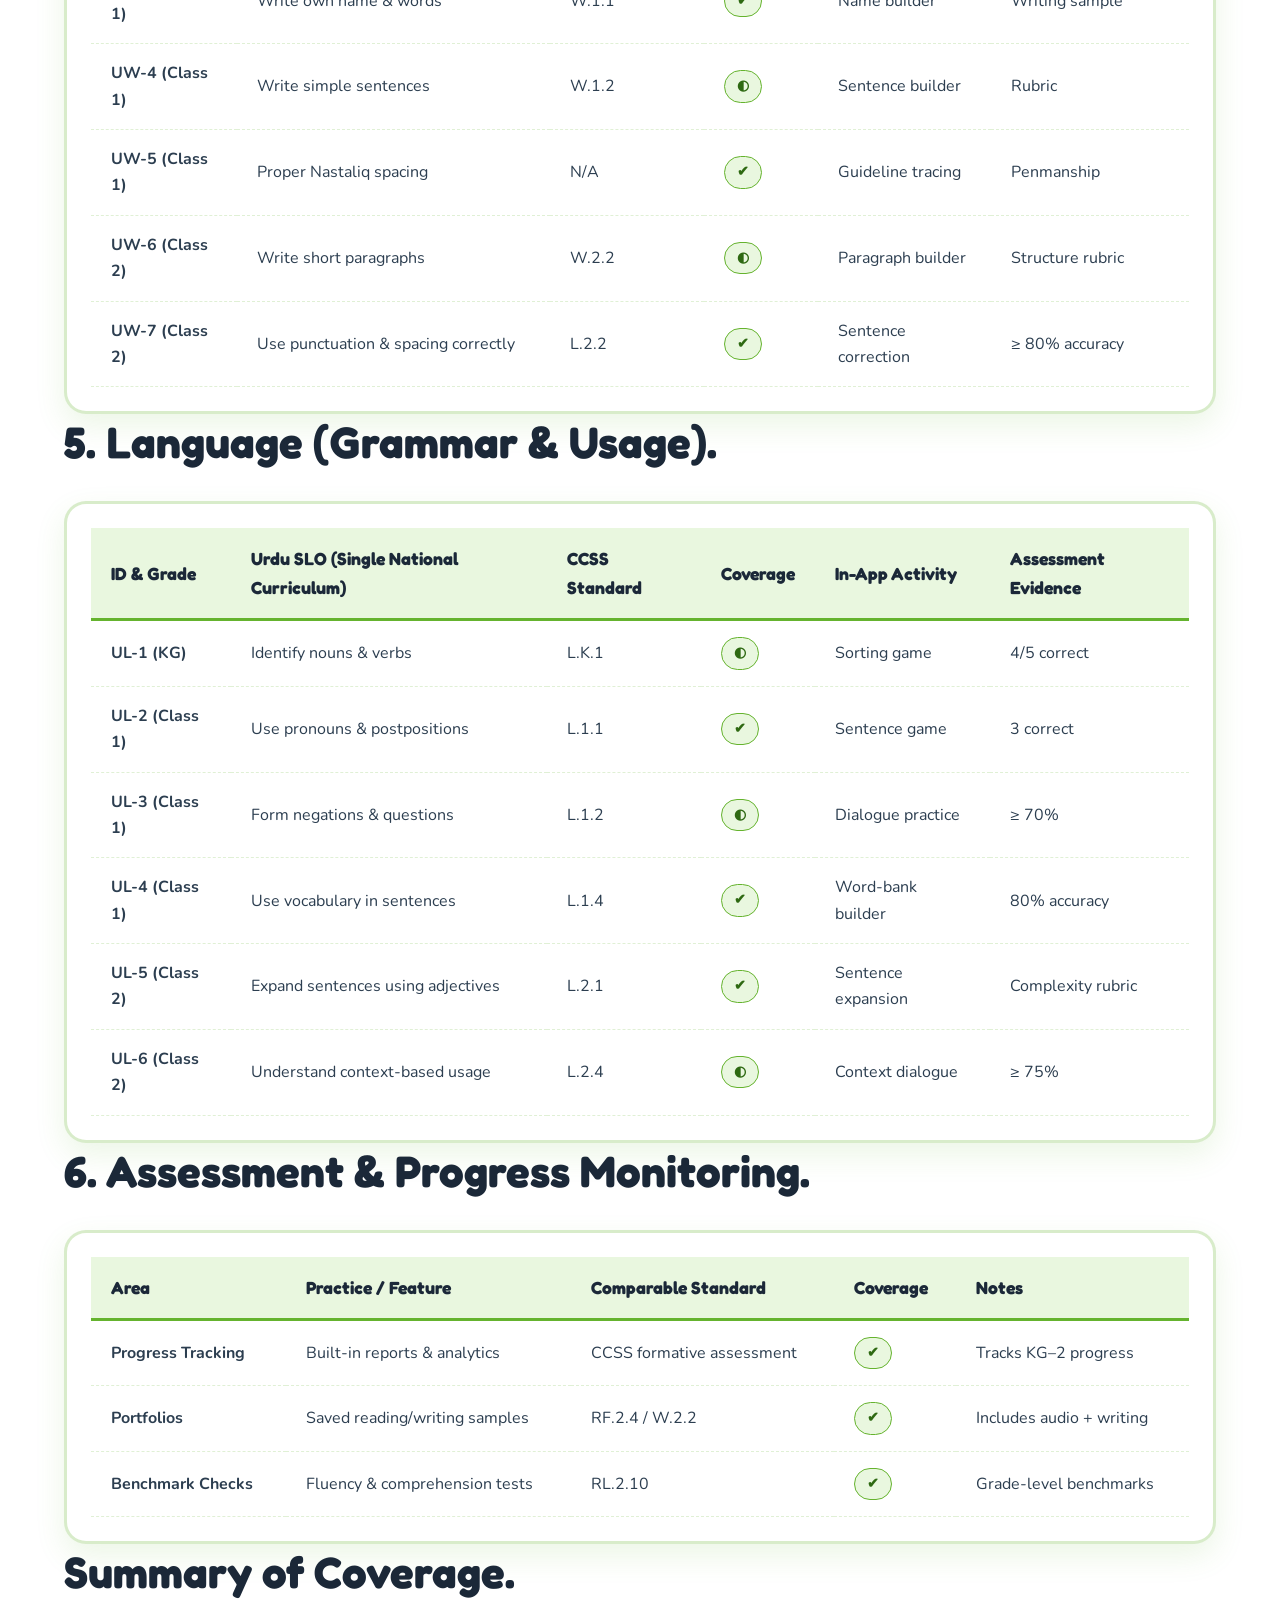
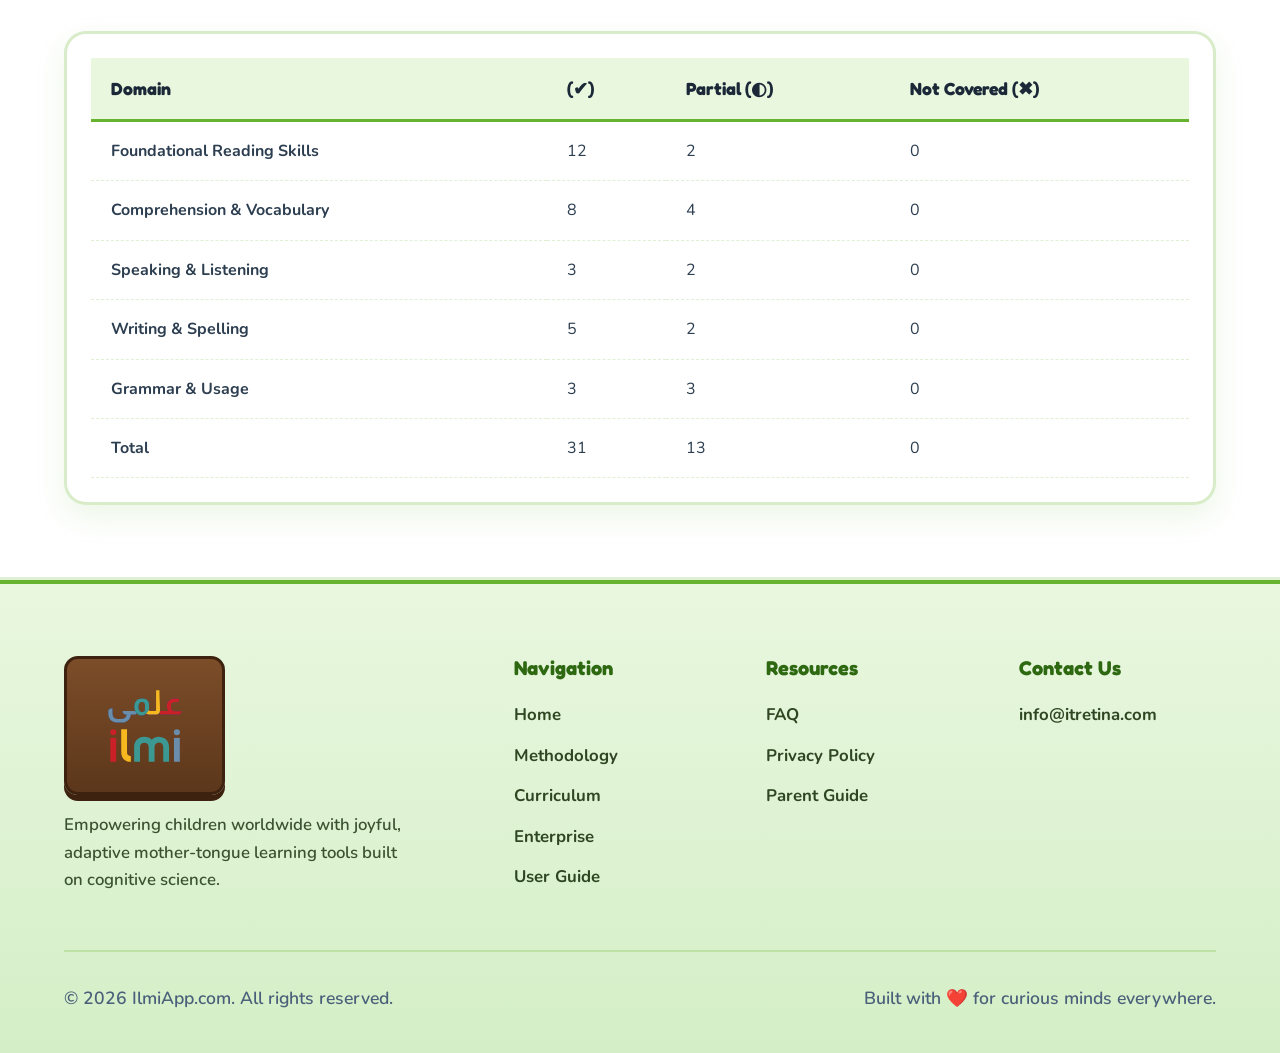
==== commit 2f69dd7a: "add" ====
--- a/curriculum.html
+++ b/curriculum.html
@@ -925,14 +925,12 @@
               <li><a href="faq.html">FAQ</a></li>
               <li><a href="privacy-policy.html">Privacy Policy</a></li>
               <li><a href="user-guide.html#parent-guide">Parent Guide</a></li>
-              <li>
-                <a href="user-guide.html#troubleshooting">Help & Support</a>
-              </li>
+              
             </ul>
           </div>
 
           <div class="footer-col">
-            <h4>Connect</h4>
+            <h4>Contact Us</h4>
             <ul>
               <li><a href="#">info@itretina.com</a></li>
             </ul>
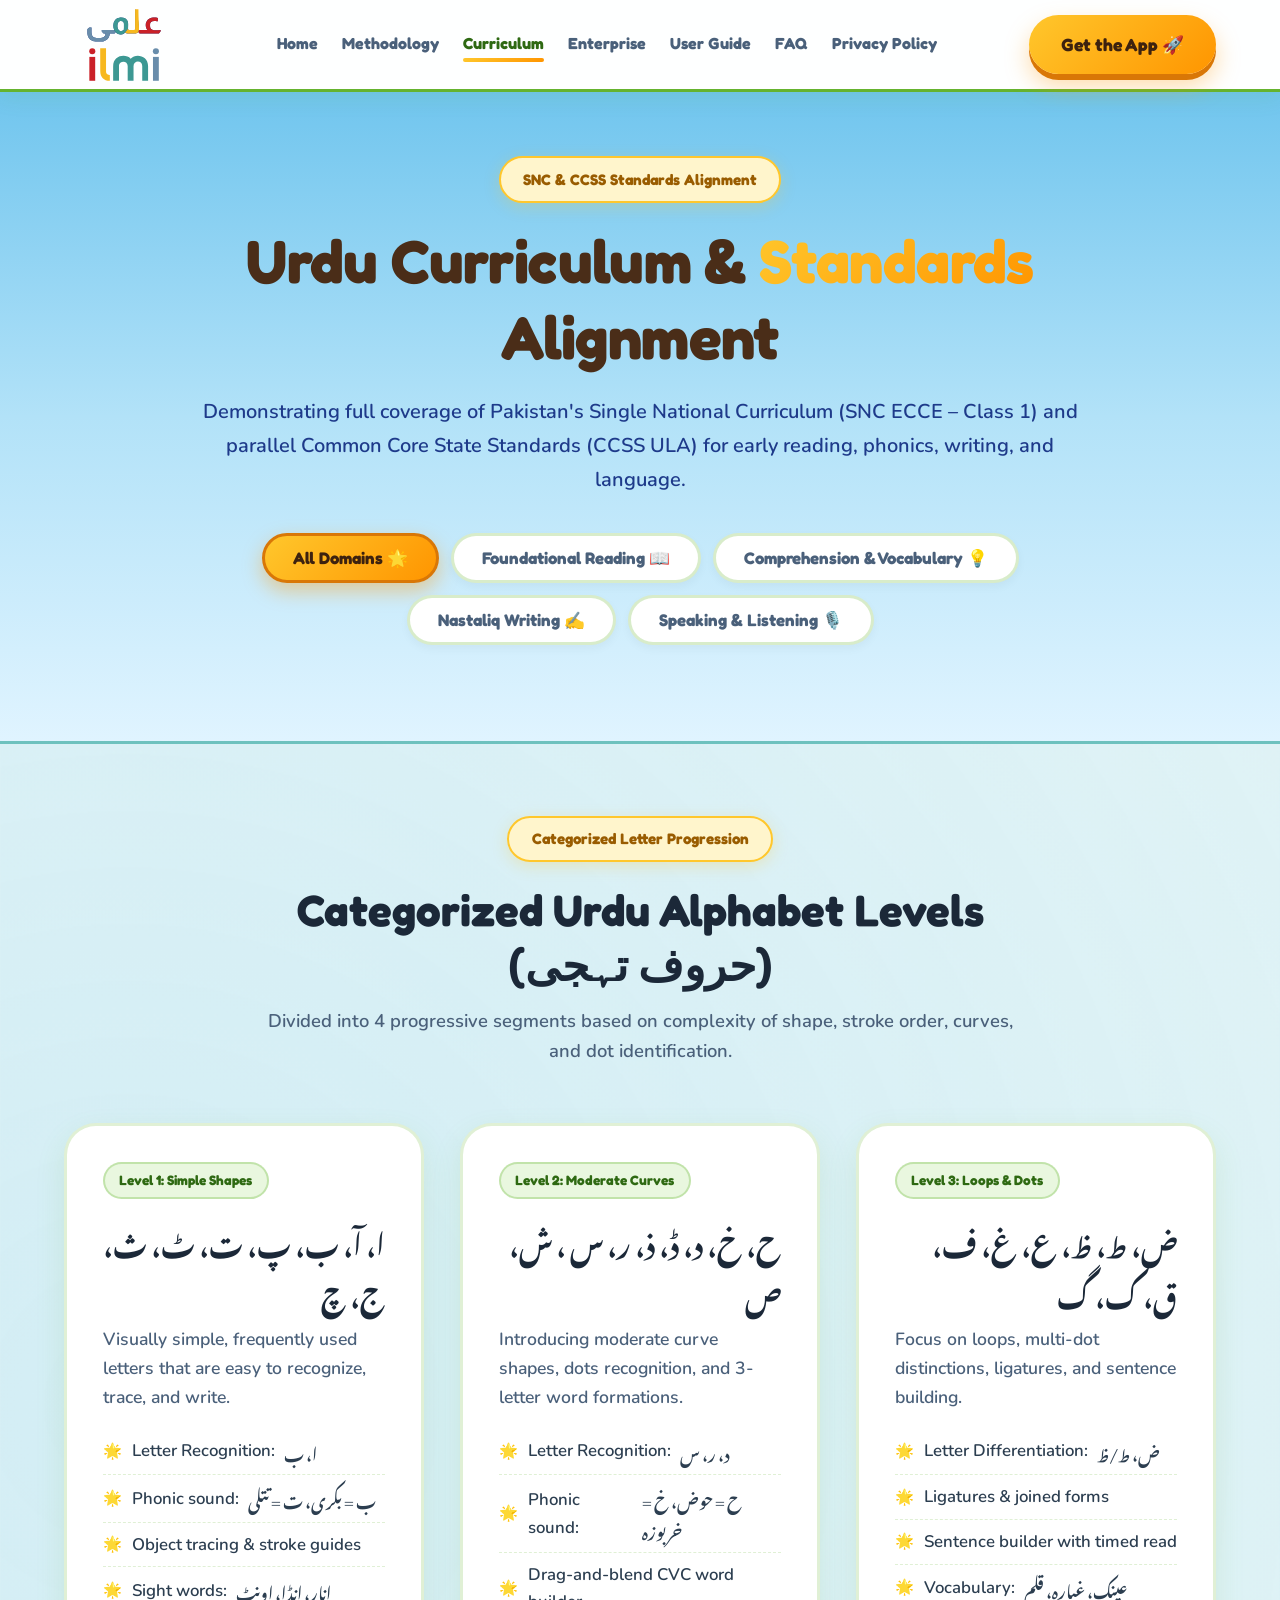
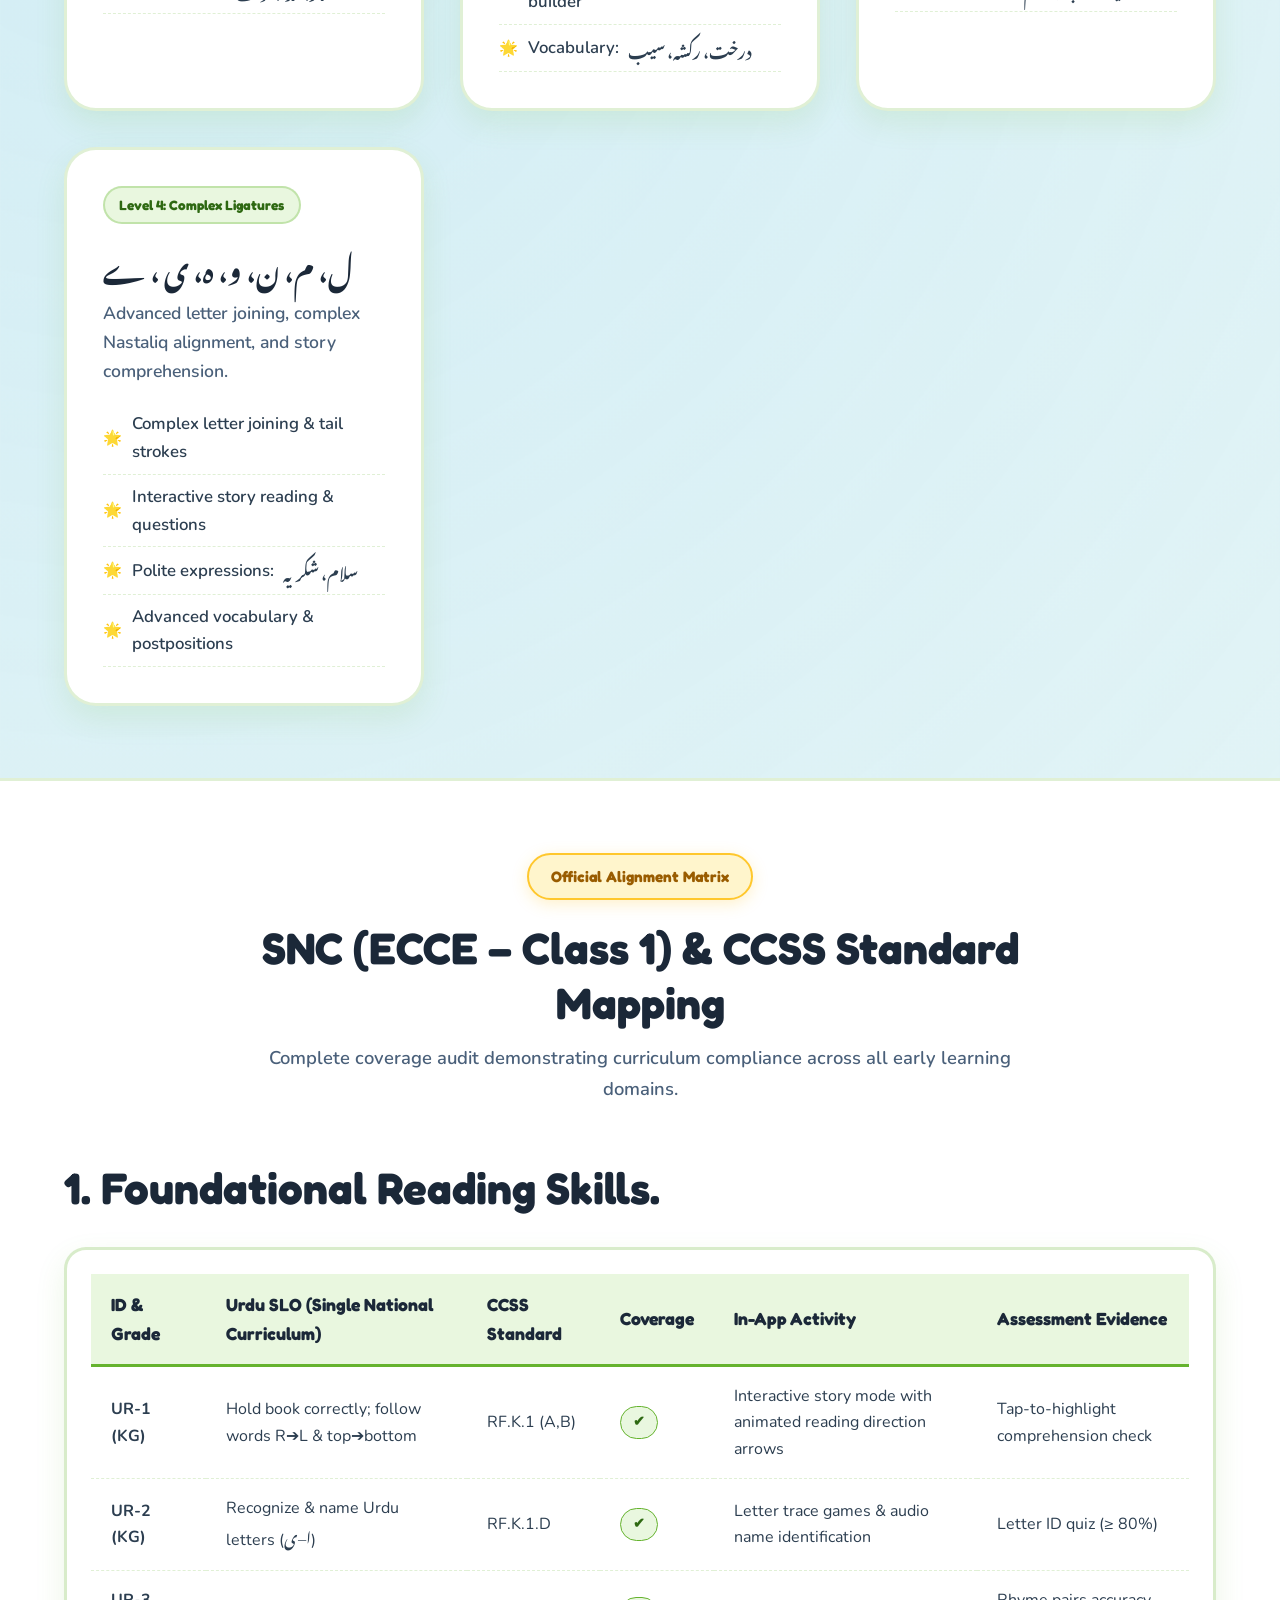
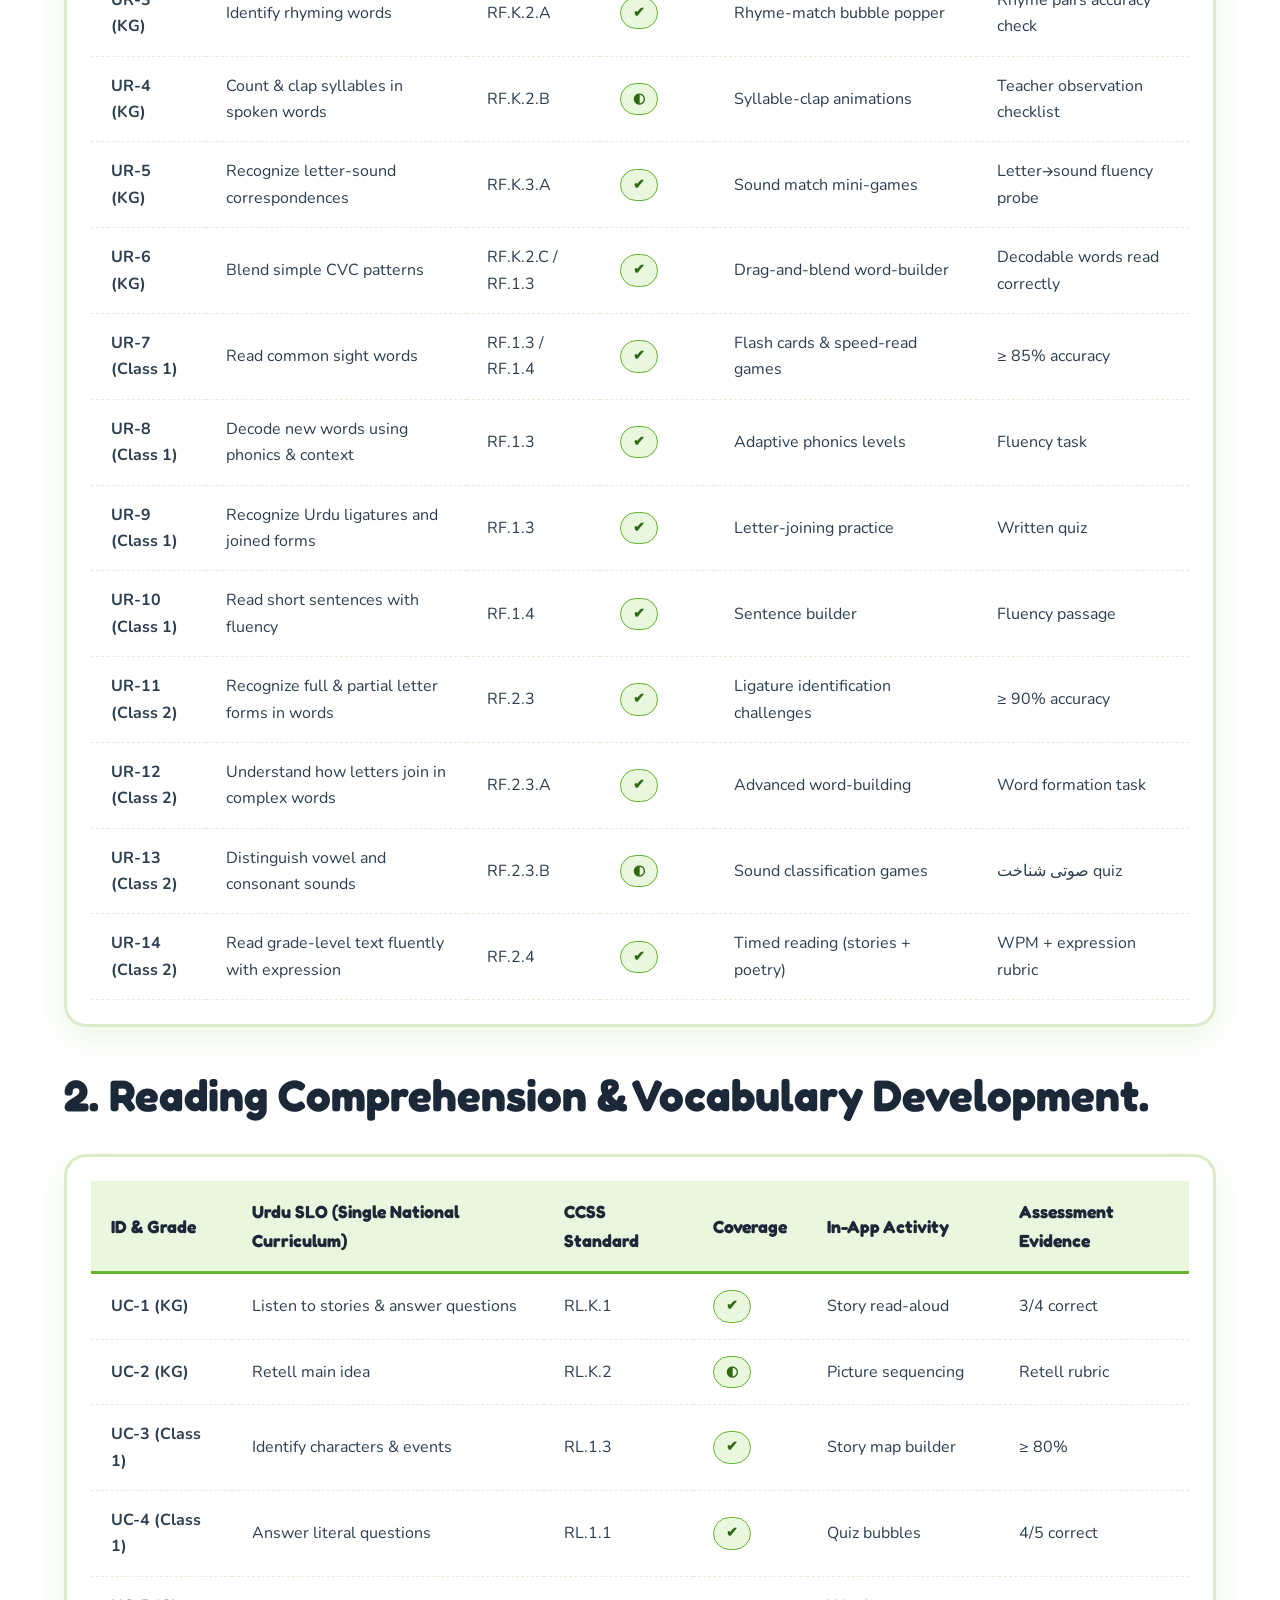
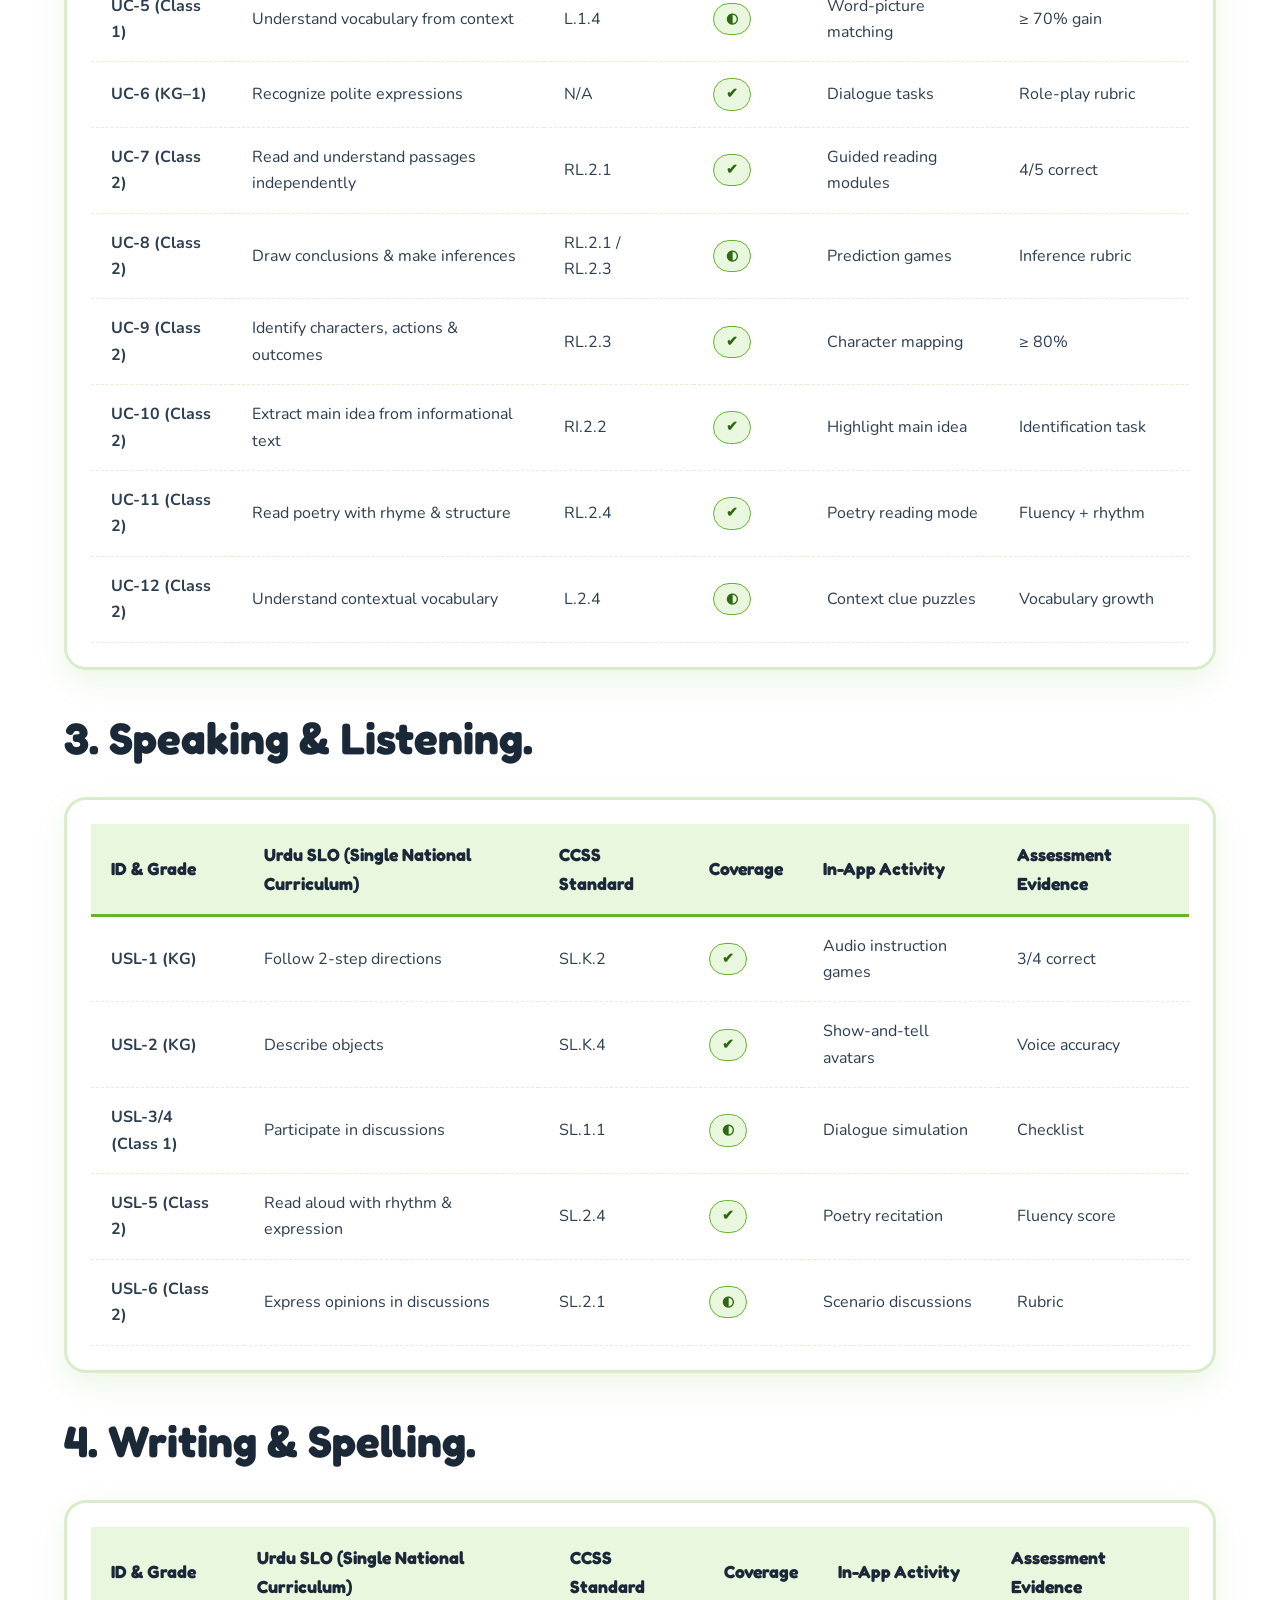
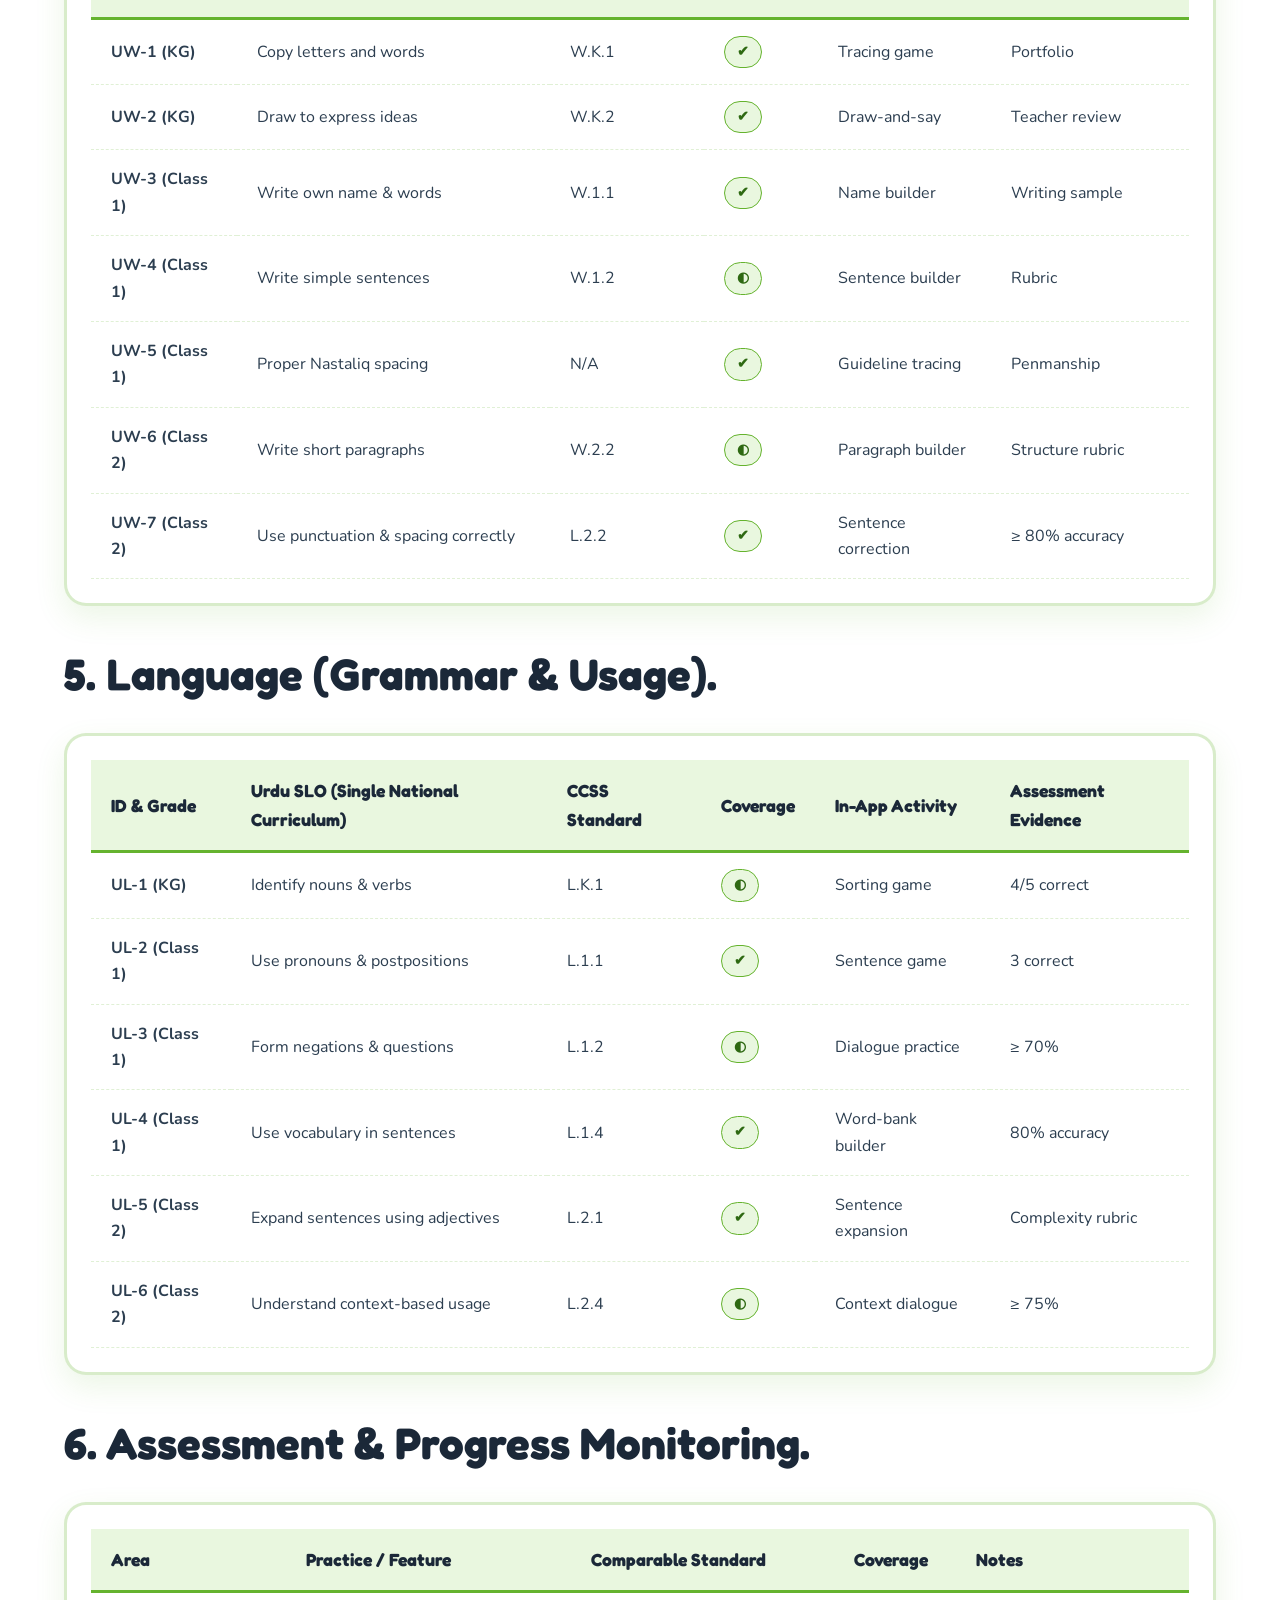
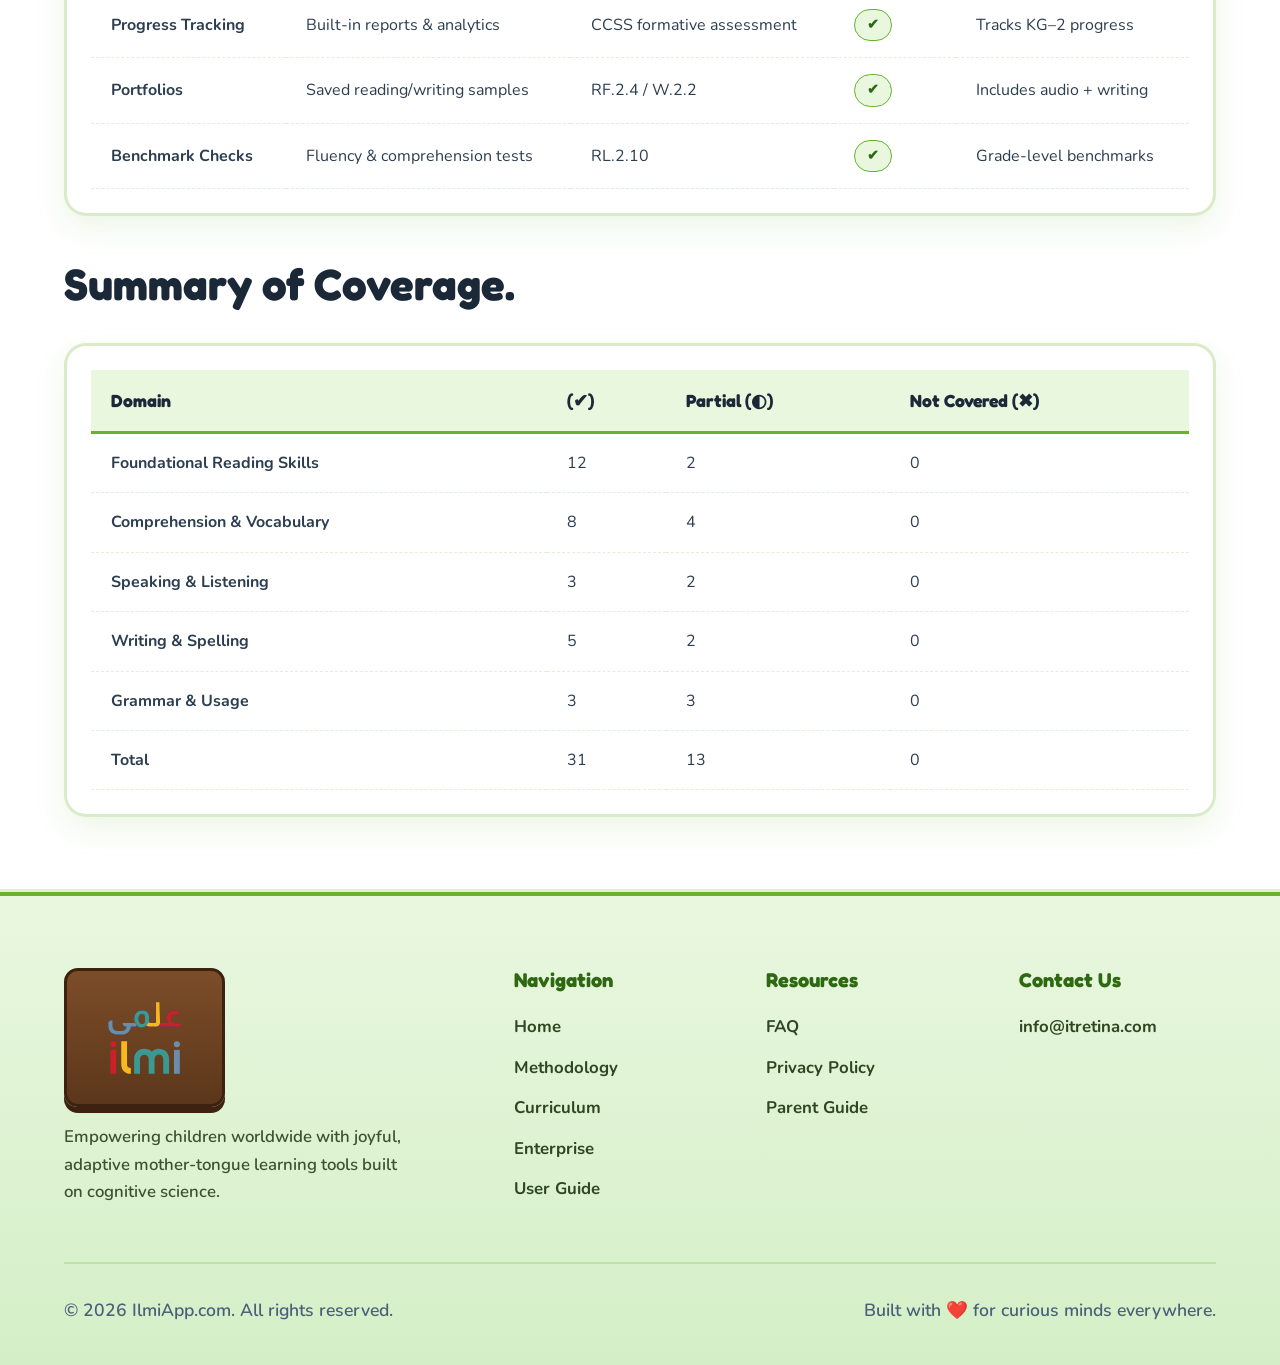
==== commit fe7d9b80: "style(ui): improve spacing and layout consistency across pages Adjusted vertical padding and margins" ====
--- a/curriculum.html
+++ b/curriculum.html
@@ -100,7 +100,7 @@
     </section>
 
     <!-- URDU ALPHABET PROGRESSION LEVELS (Doc 3) -->
-    <section class="section-padding" style="padding-top: 0">
+    <section class="section-padding" style="padding-top: 1">
       <div class="container">
         <div class="section-header">
           <div class="badge">Categorized Letter Progression</div>
@@ -399,7 +399,9 @@
         </div>
 
         <div>
-          <h2>2. Reading Comprehension & Vocabulary Development.</h2>
+          <h2 style="padding-top: 40px">
+            2. Reading Comprehension & Vocabulary Development.
+          </h2>
         </div>
 
         <div class="standards-table-wrapper">
@@ -540,7 +542,7 @@
         </div>
 
         <div>
-          <h2>3. Speaking & Listening.</h2>
+          <h2 style="padding-top: 40px">3. Speaking & Listening.</h2>
         </div>
 
         <div class="standards-table-wrapper">
@@ -611,7 +613,7 @@
         </div>
 
         <div>
-          <h2>4. Writing & Spelling.</h2>
+          <h2 style="padding-top: 40px">4. Writing & Spelling.</h2>
         </div>
 
         <div class="standards-table-wrapper">
@@ -702,7 +704,7 @@
         </div>
 
         <div>
-          <h2>5. Language (Grammar & Usage).</h2>
+          <h2 style="padding-top: 40px">5. Language (Grammar & Usage).</h2>
         </div>
 
         <div class="standards-table-wrapper">
@@ -783,7 +785,9 @@
         </div>
 
         <div>
-          <h2>6. Assessment & Progress Monitoring.</h2>
+          <h2 style="padding-top: 40px">
+            6. Assessment & Progress Monitoring.
+          </h2>
         </div>
 
         <div class="standards-table-wrapper">
@@ -830,7 +834,7 @@
         </div>
 
         <div>
-          <h2>Summary of Coverage.</h2>
+          <h2 style="padding-top: 40px">Summary of Coverage.</h2>
         </div>
 
         <div class="standards-table-wrapper">
@@ -925,7 +929,6 @@
               <li><a href="faq.html">FAQ</a></li>
               <li><a href="privacy-policy.html">Privacy Policy</a></li>
               <li><a href="user-guide.html#parent-guide">Parent Guide</a></li>
-              
             </ul>
           </div>
 
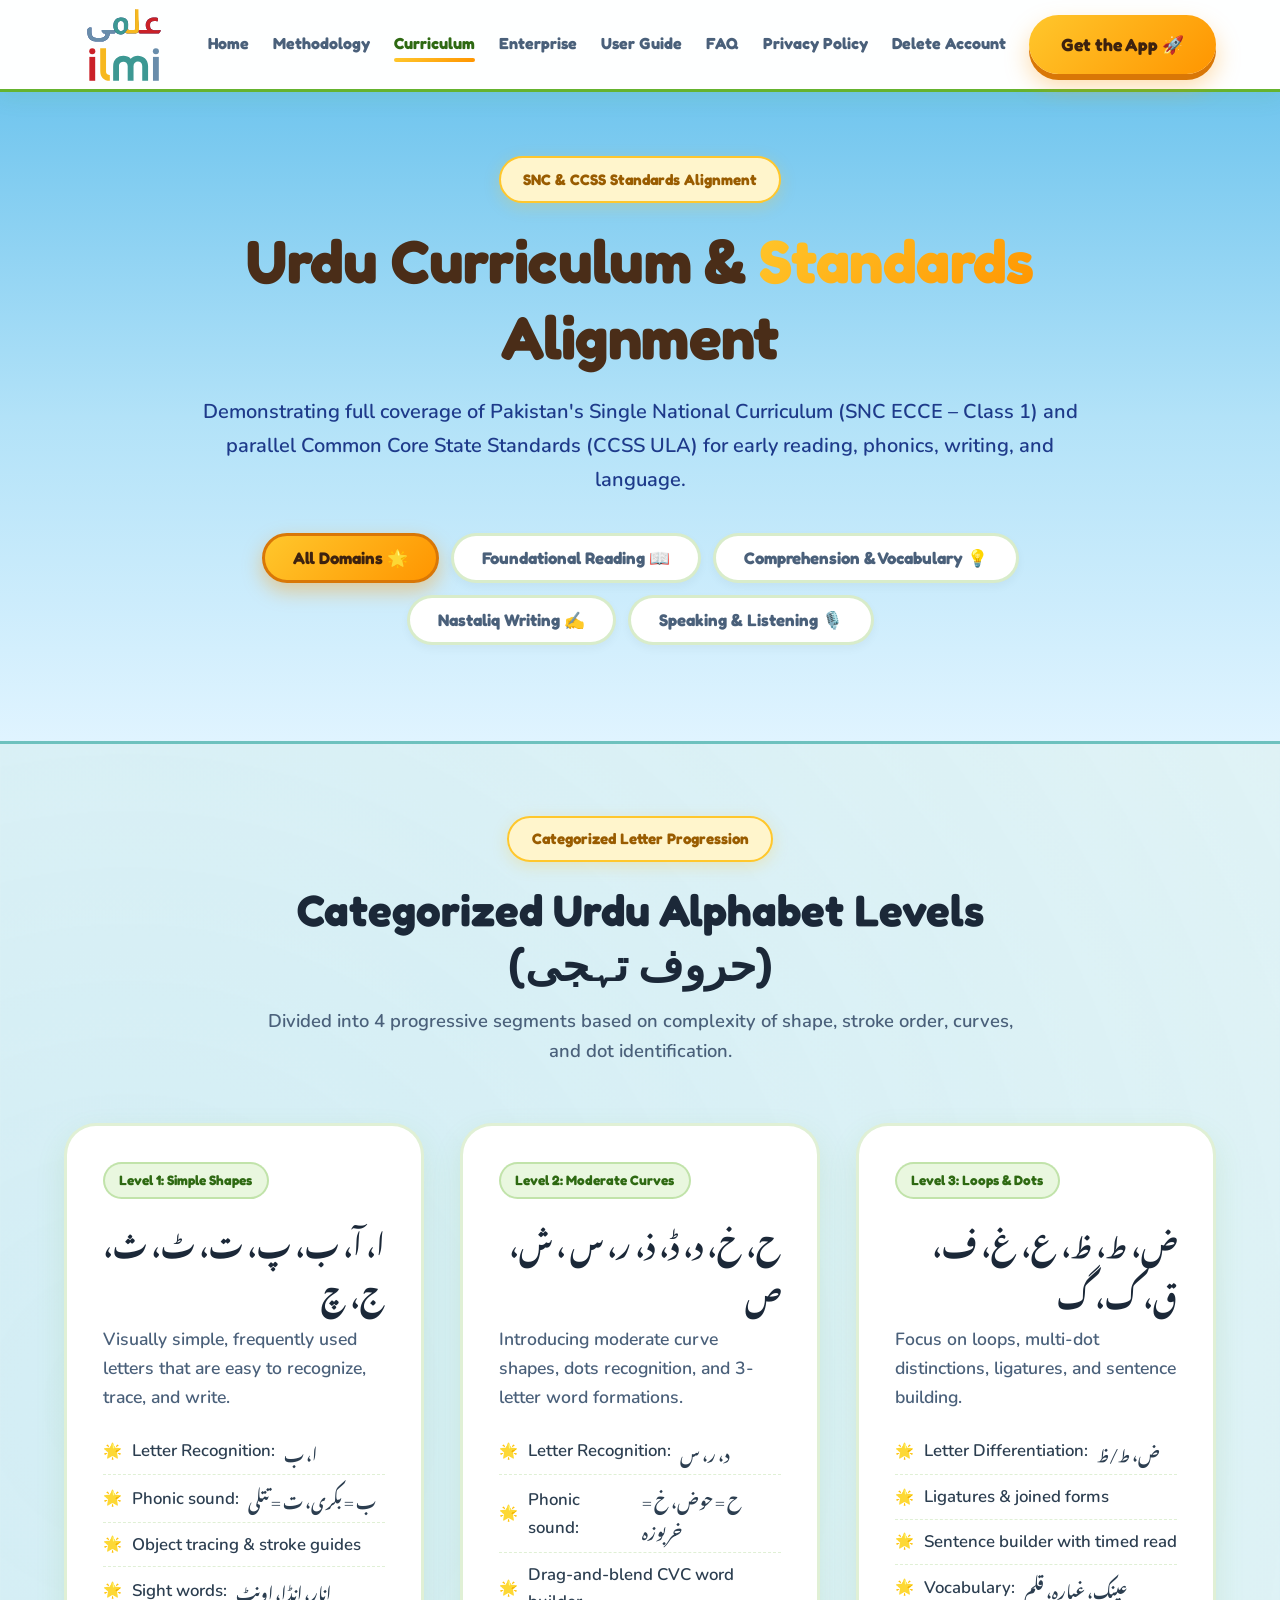
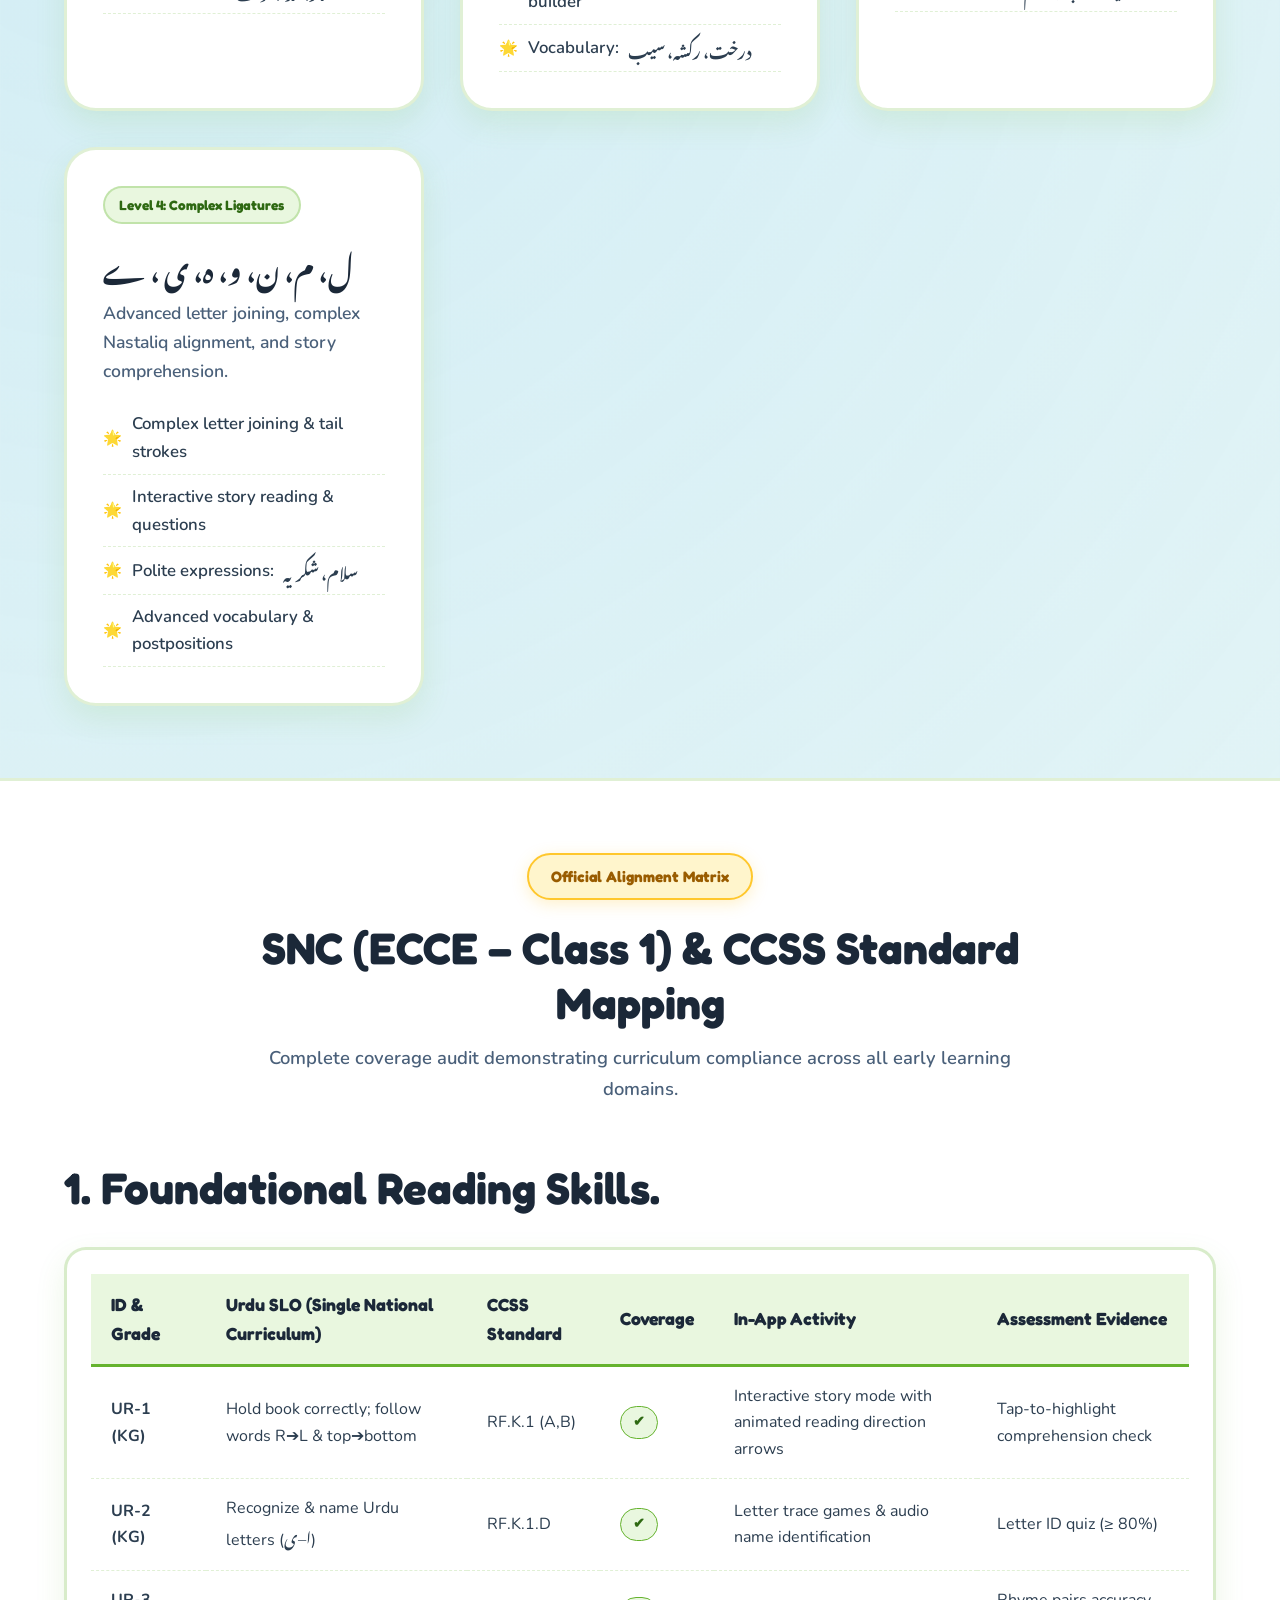
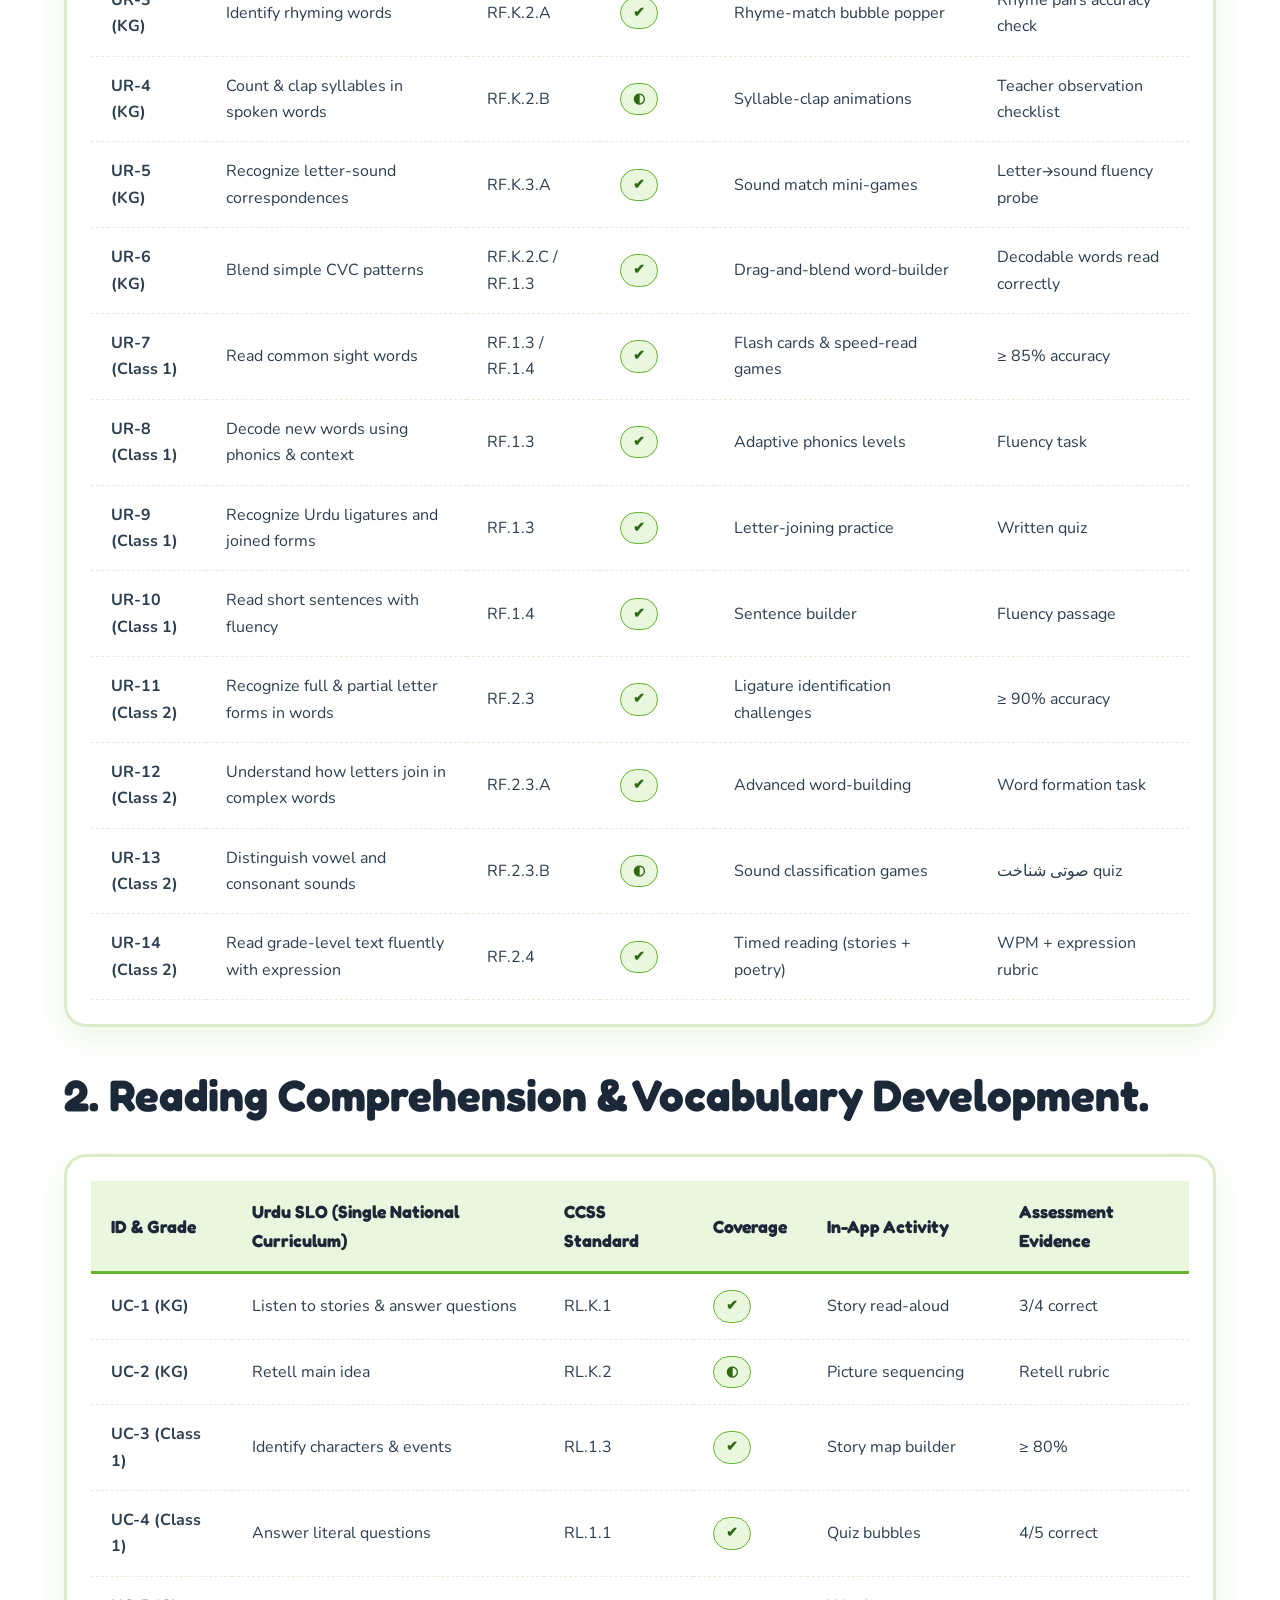
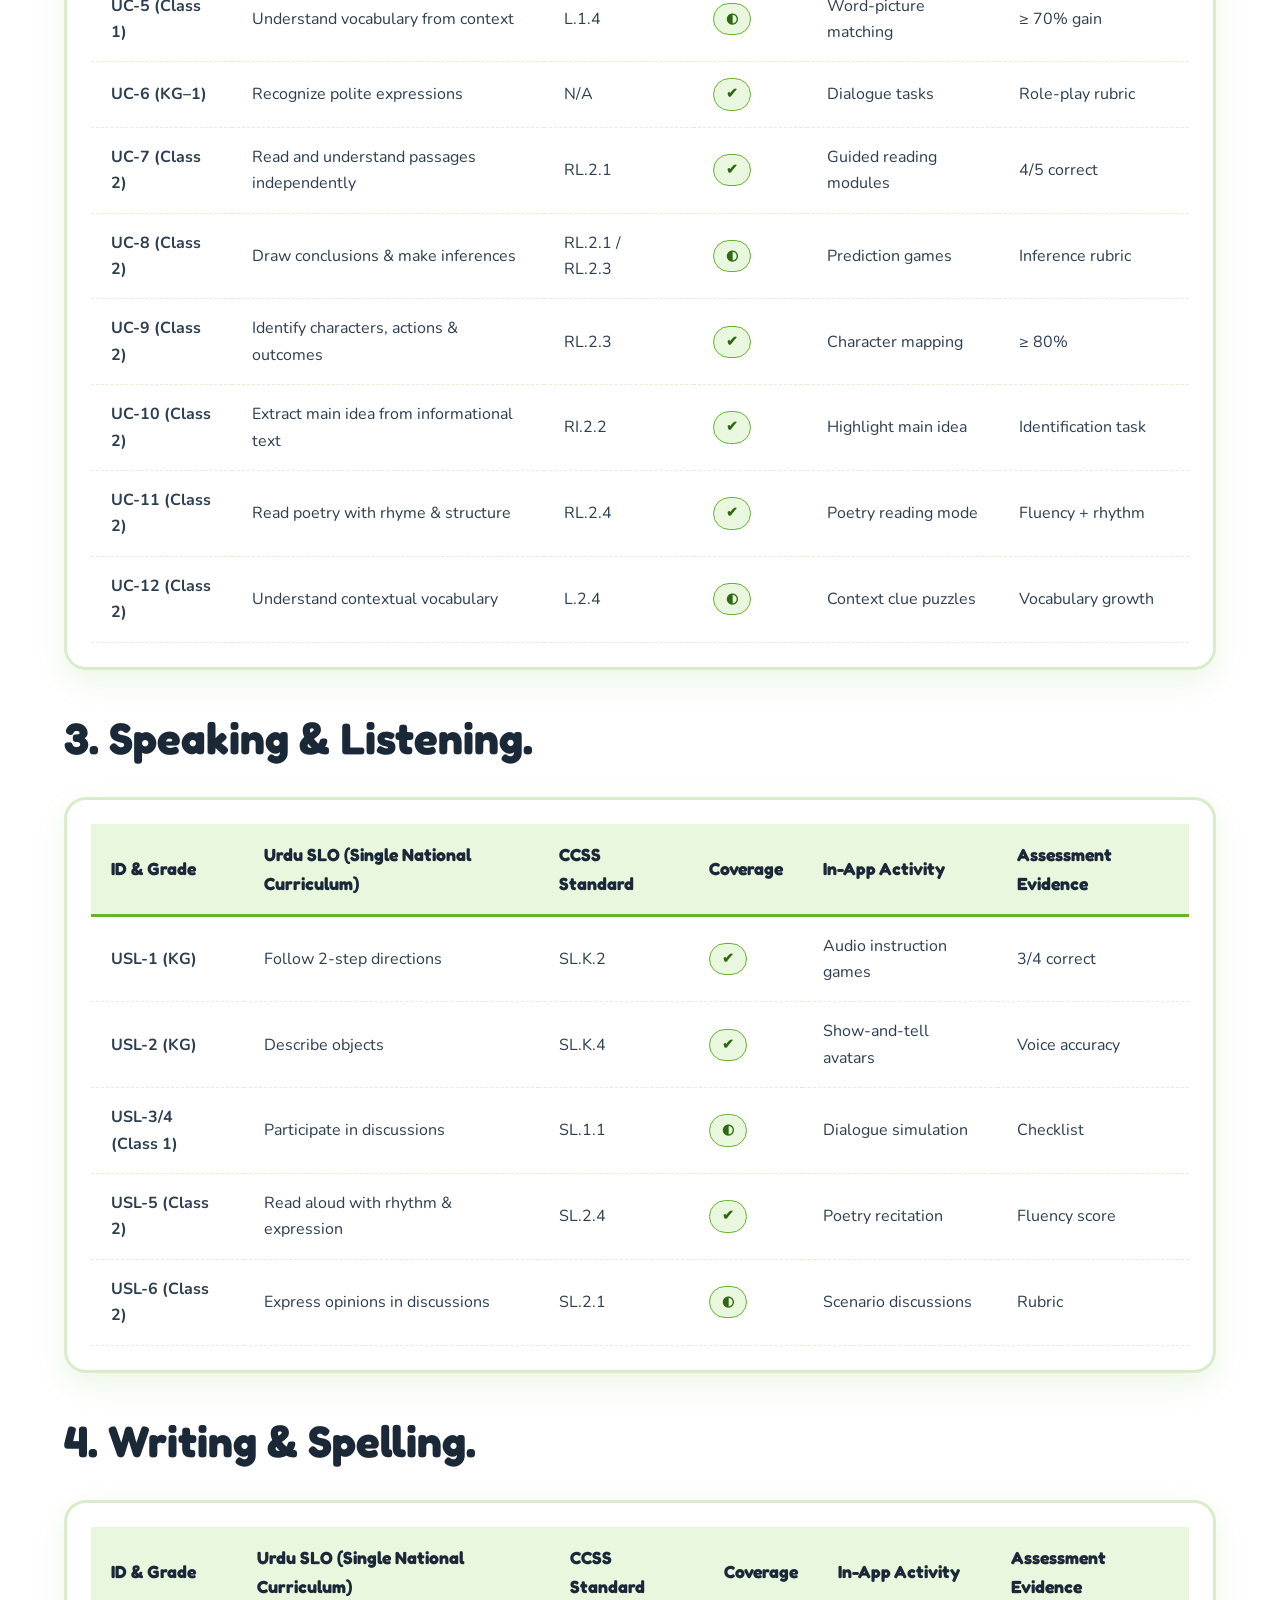
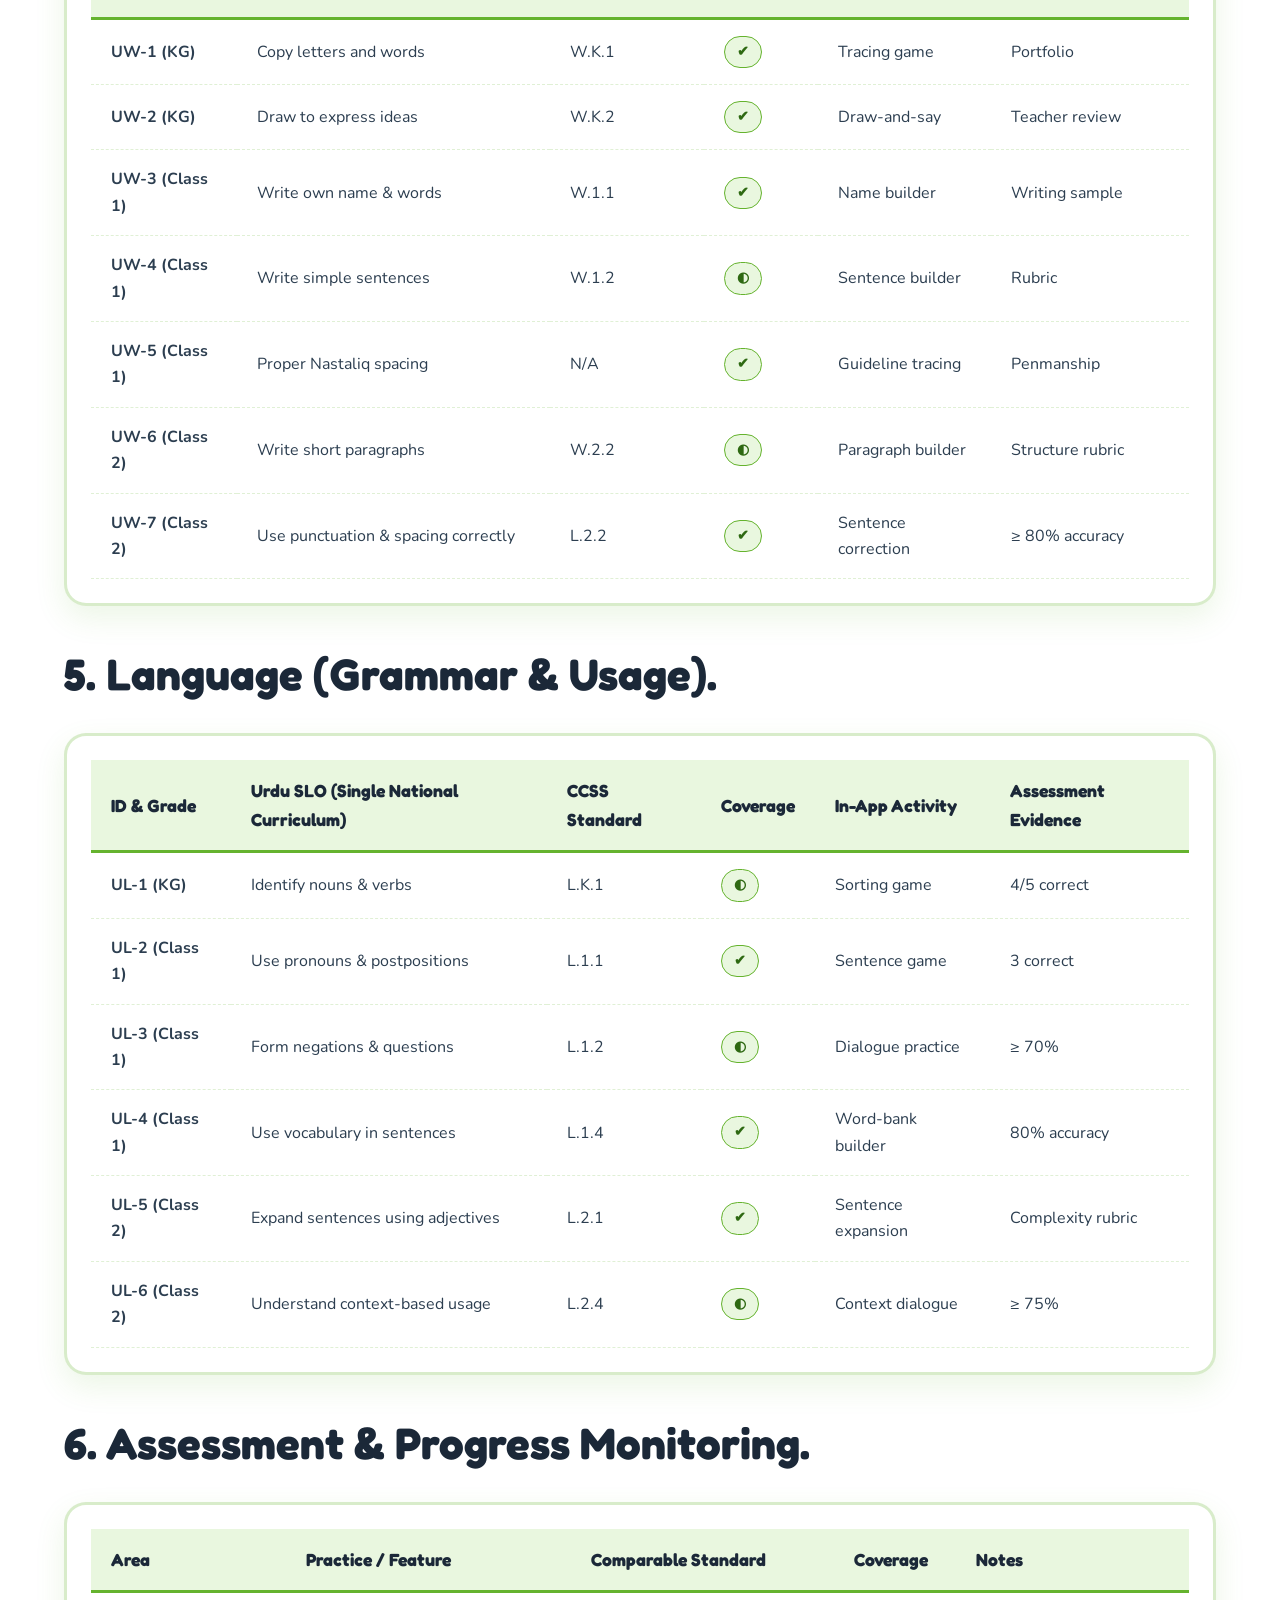
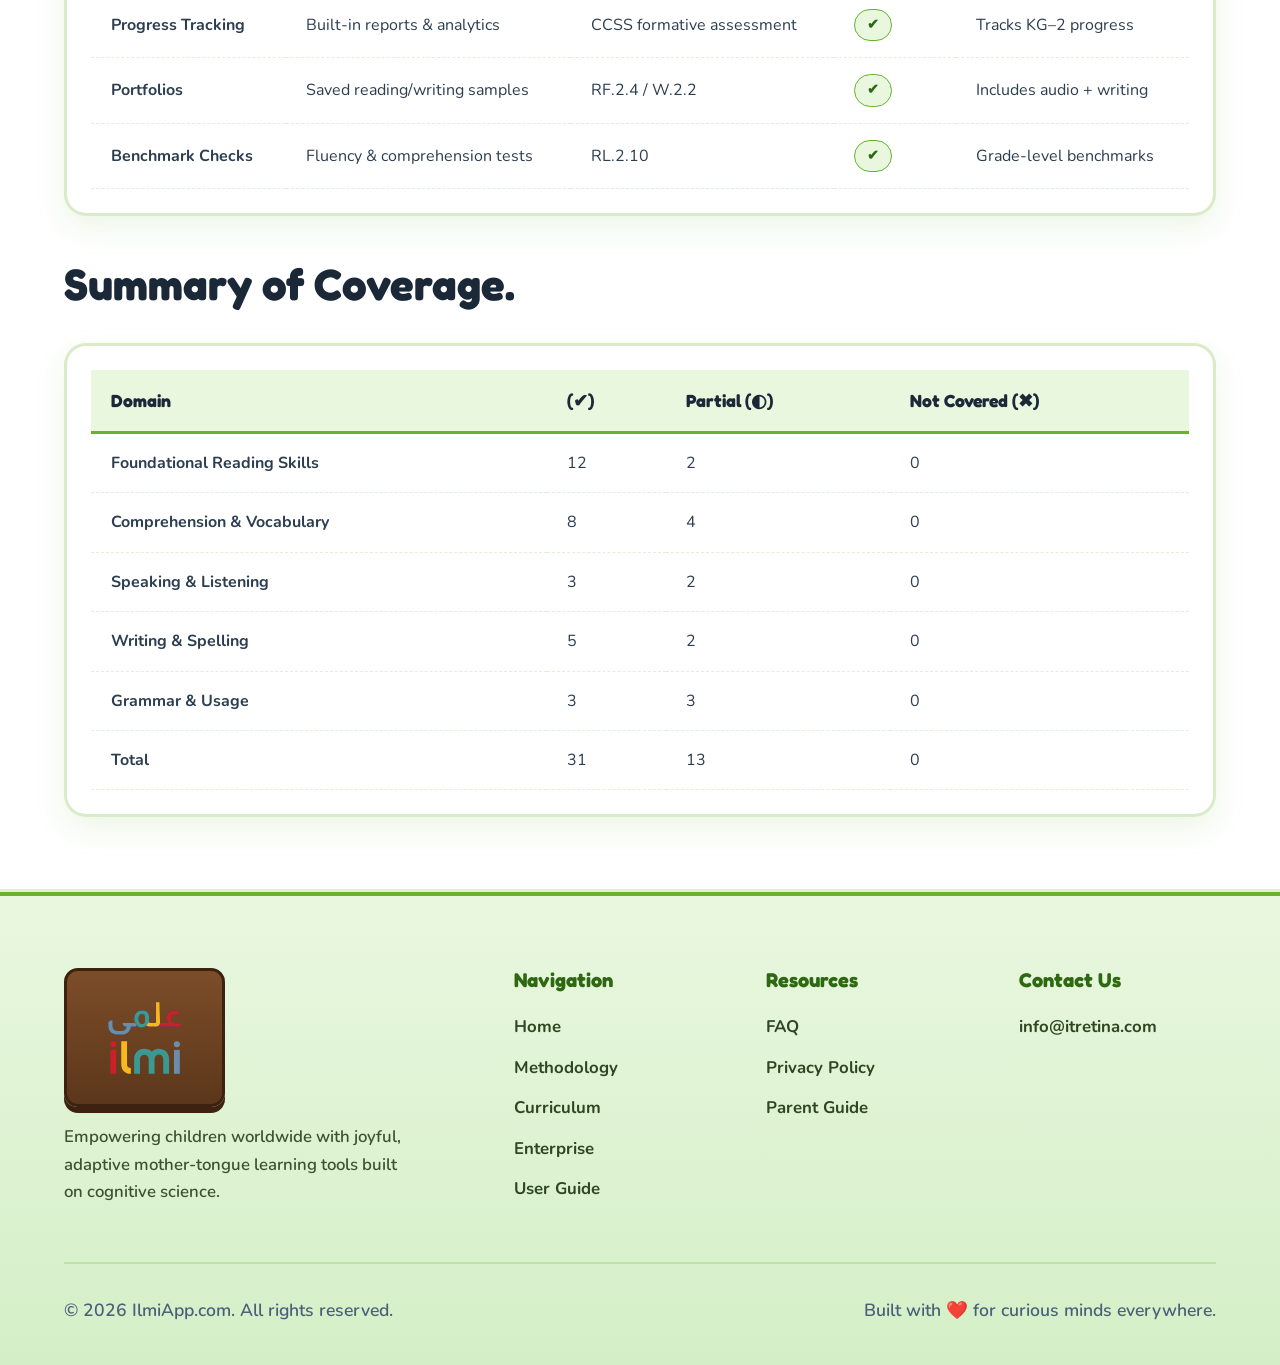
==== commit 81799660: "OP#1841 Add delete account page to the Ilmi website Add a new "Delete Account" page that allows user" ====
--- a/curriculum.html
+++ b/curriculum.html
@@ -39,6 +39,7 @@
             <li><a href="user-guide.html">User Guide</a></li>
             <li><a href="faq.html">FAQ</a></li>
             <li><a href="privacy-policy.html">Privacy Policy</a></li>
+            <li><a href="delete-account.html">Delete Account</a></li>
             <li class="nav-mobile-cta">
               <a href="index.html#download" class="btn btn-primary"
                 >Get the App 🚀</a
